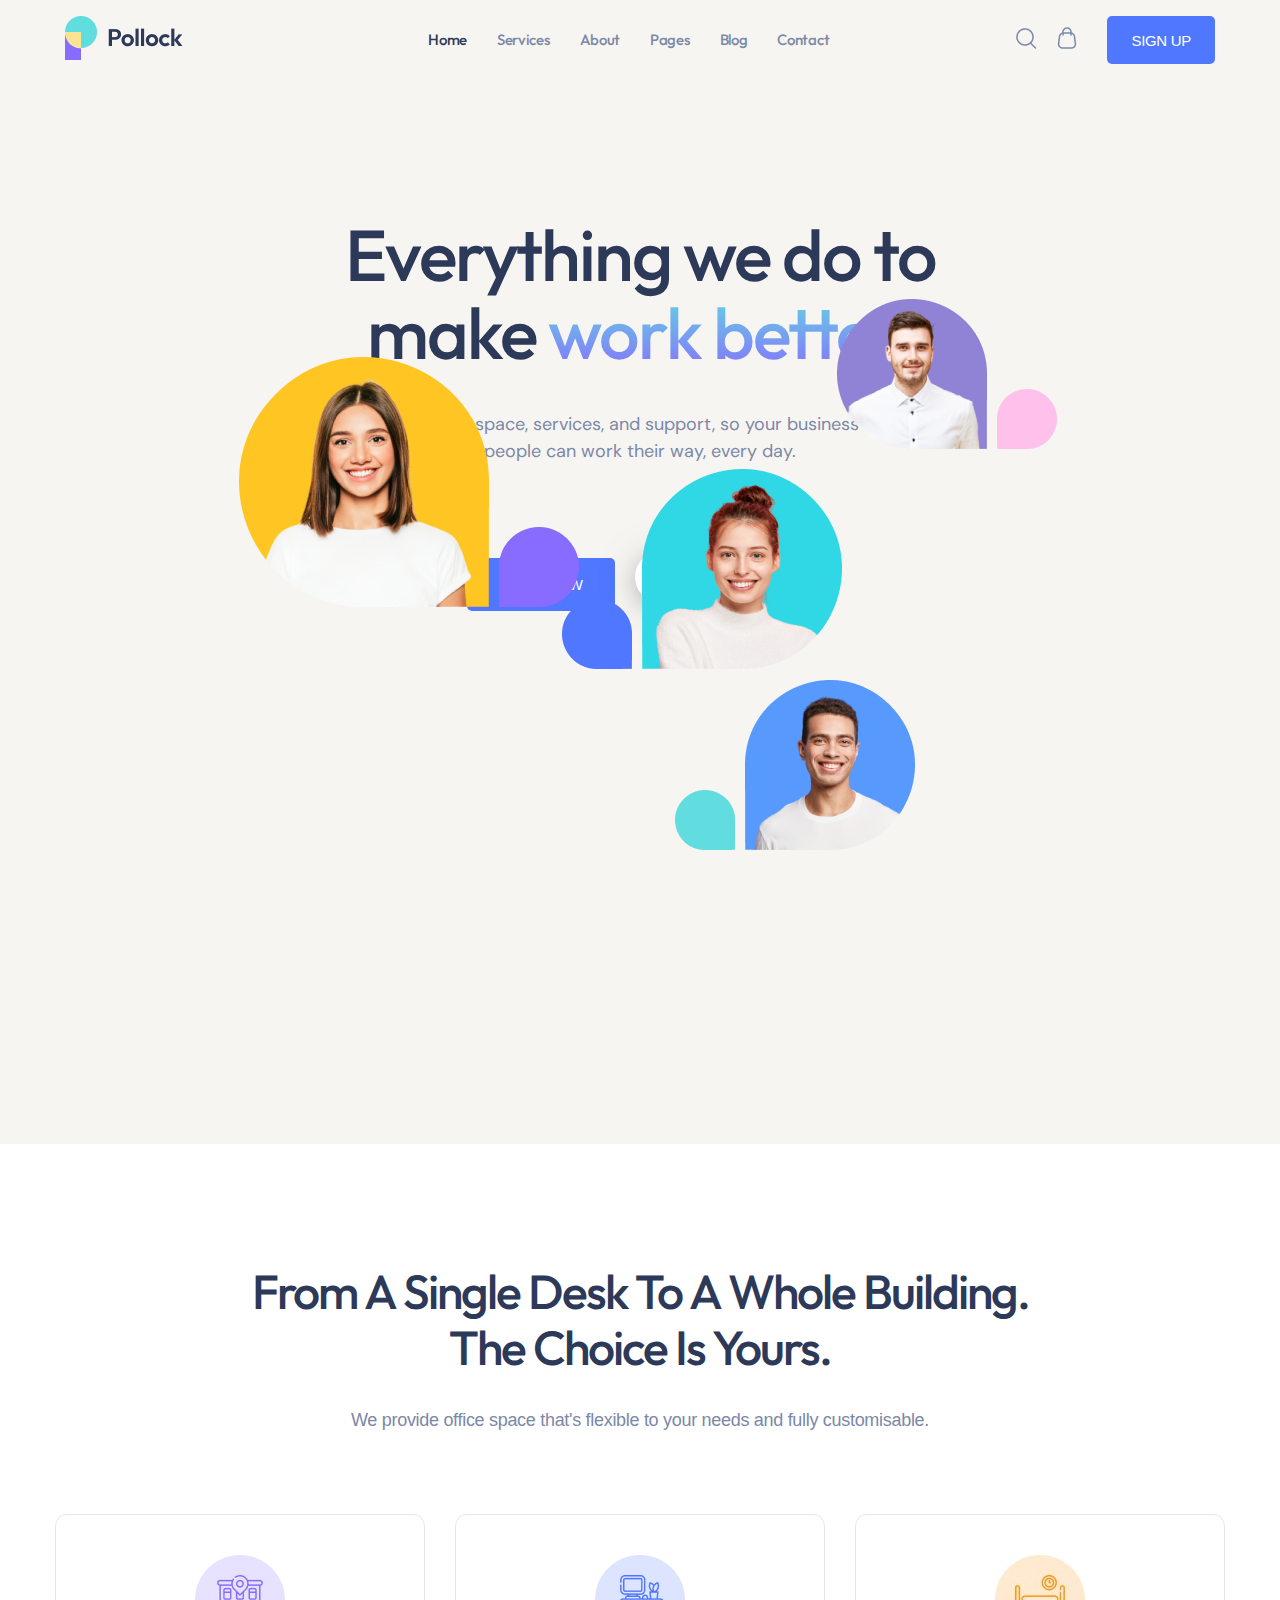
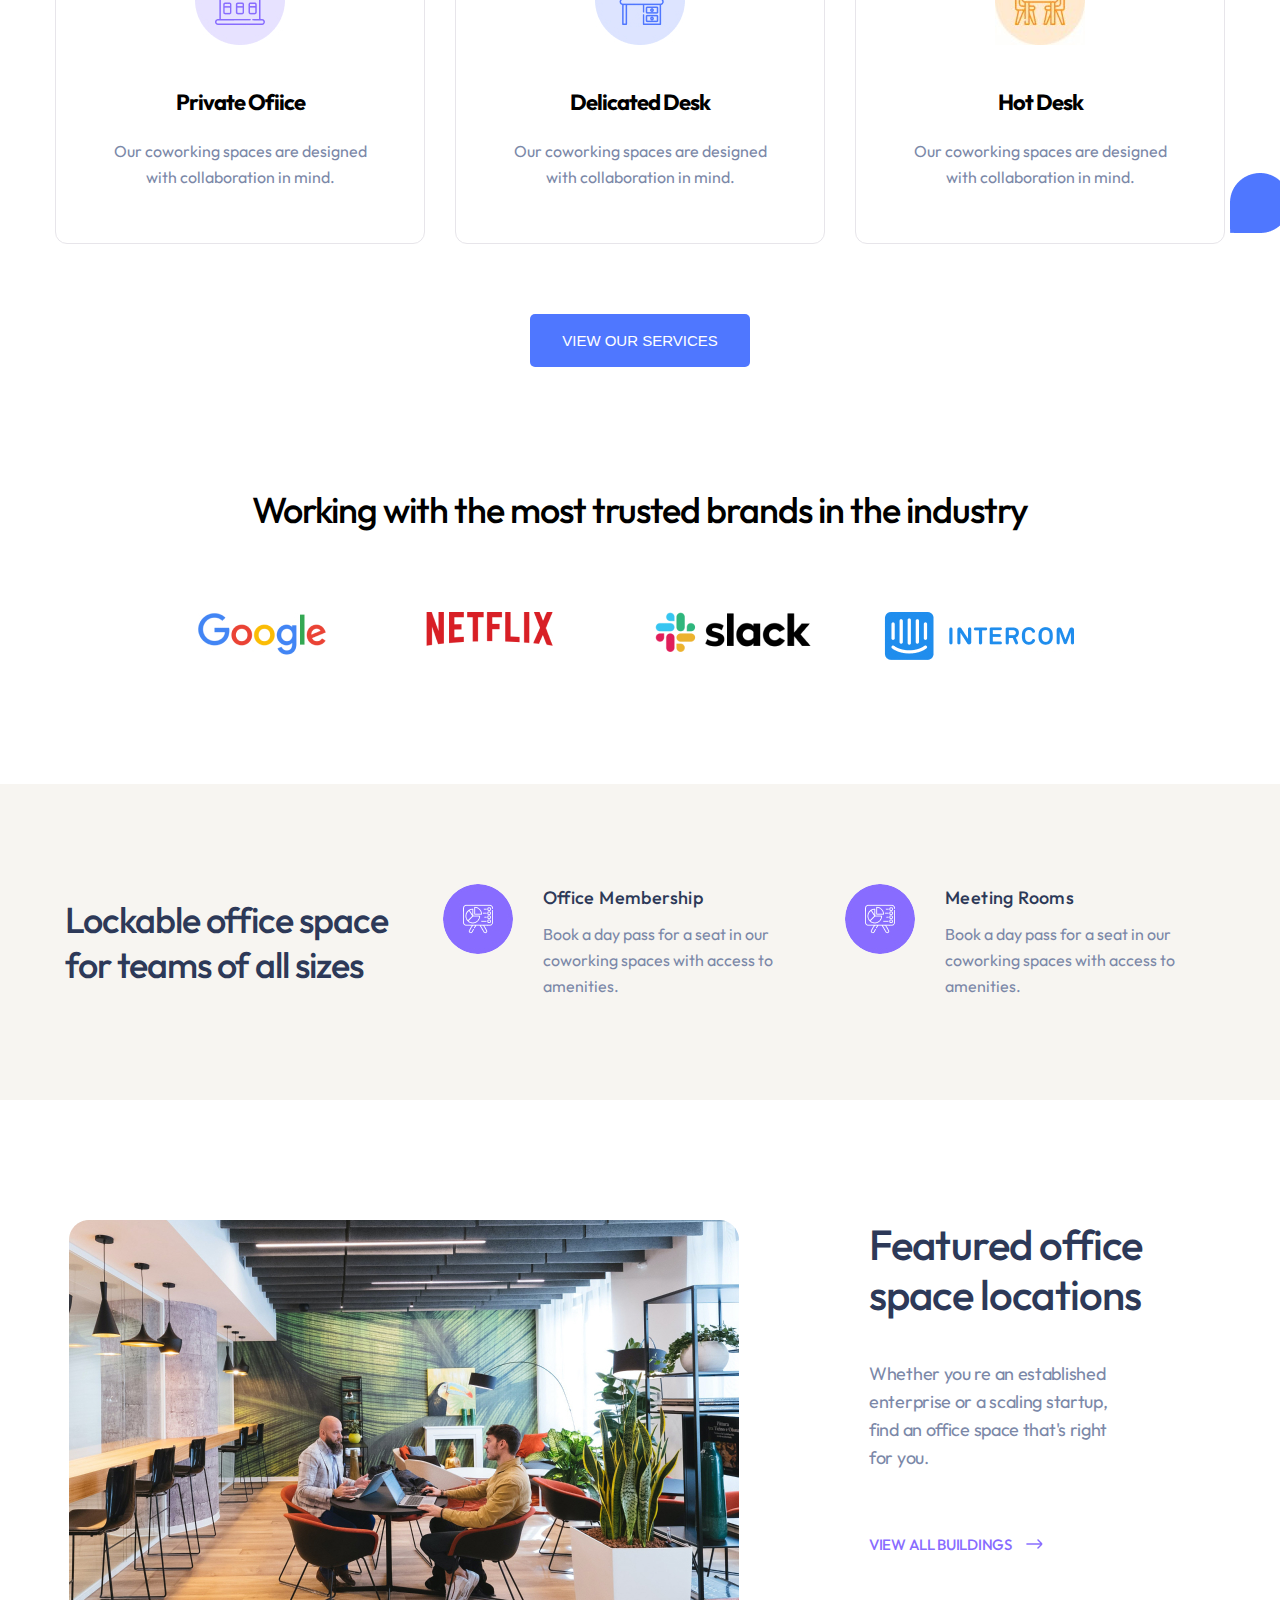
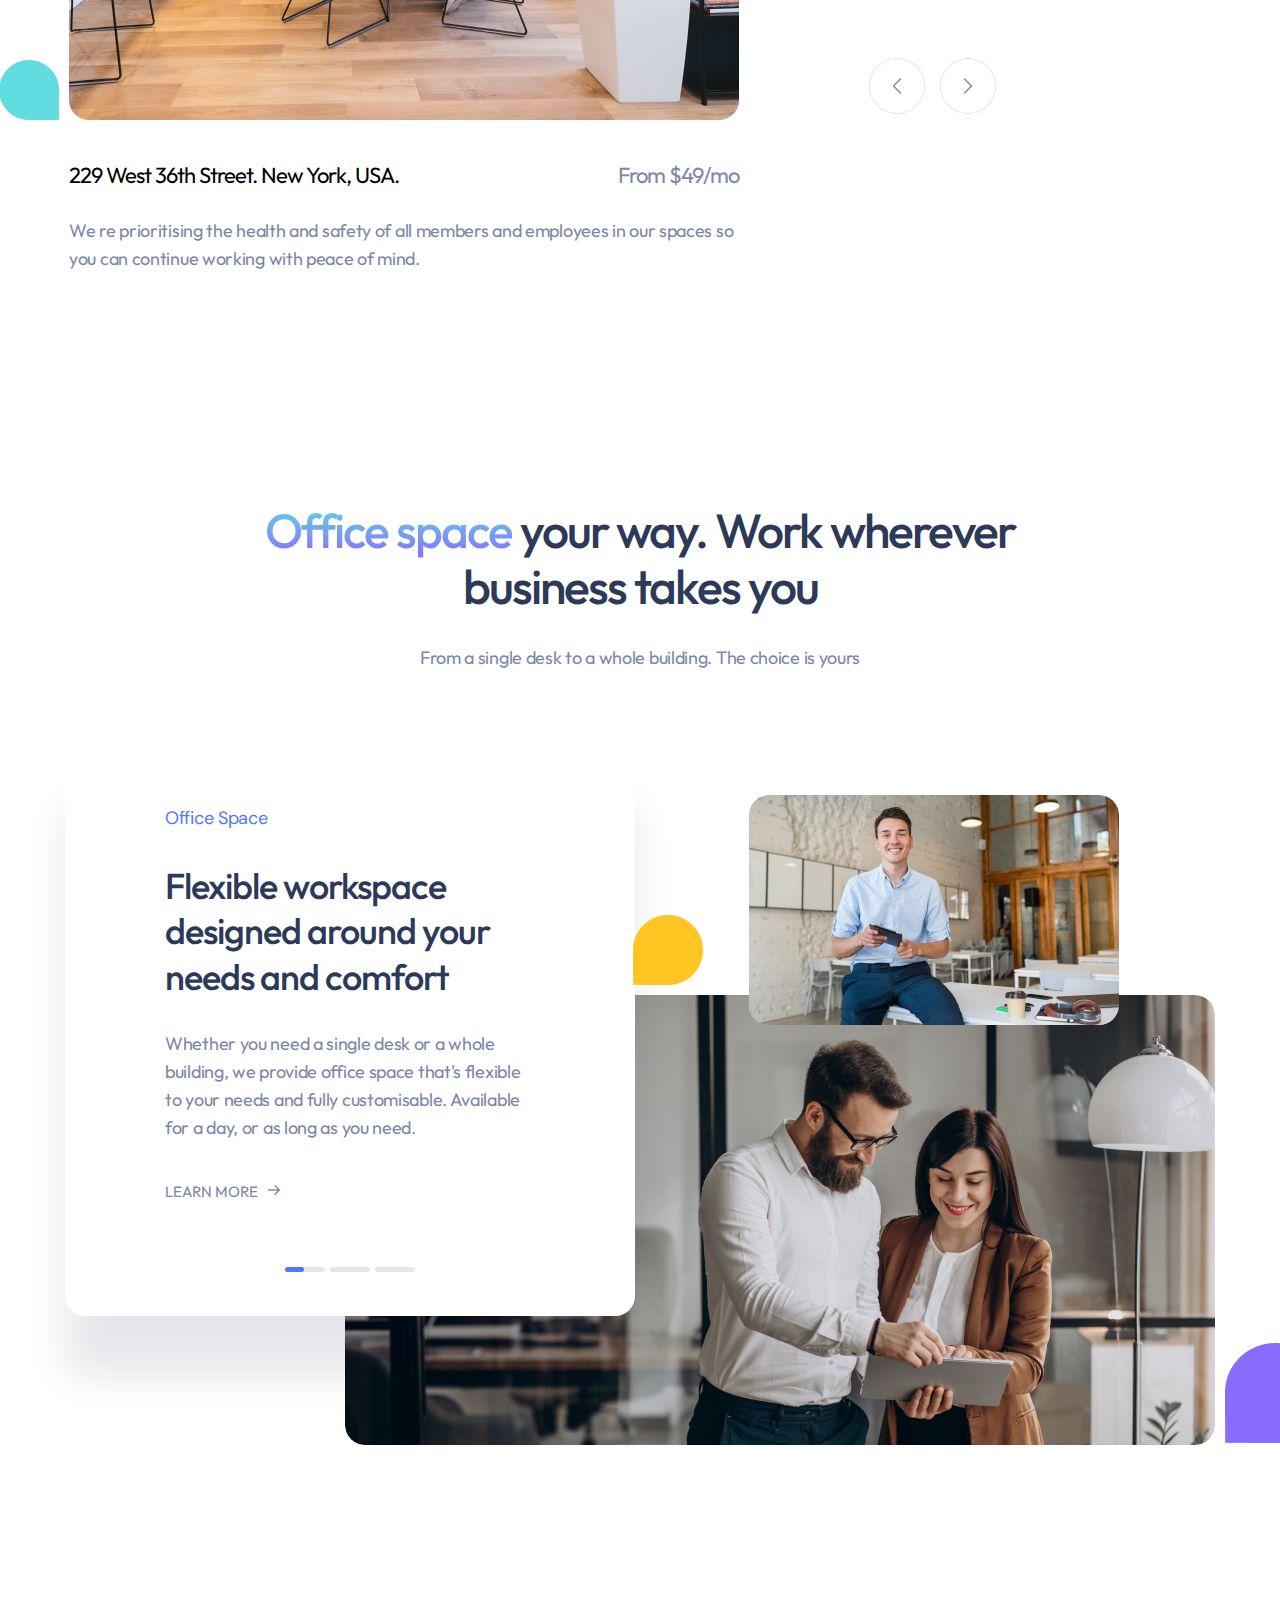
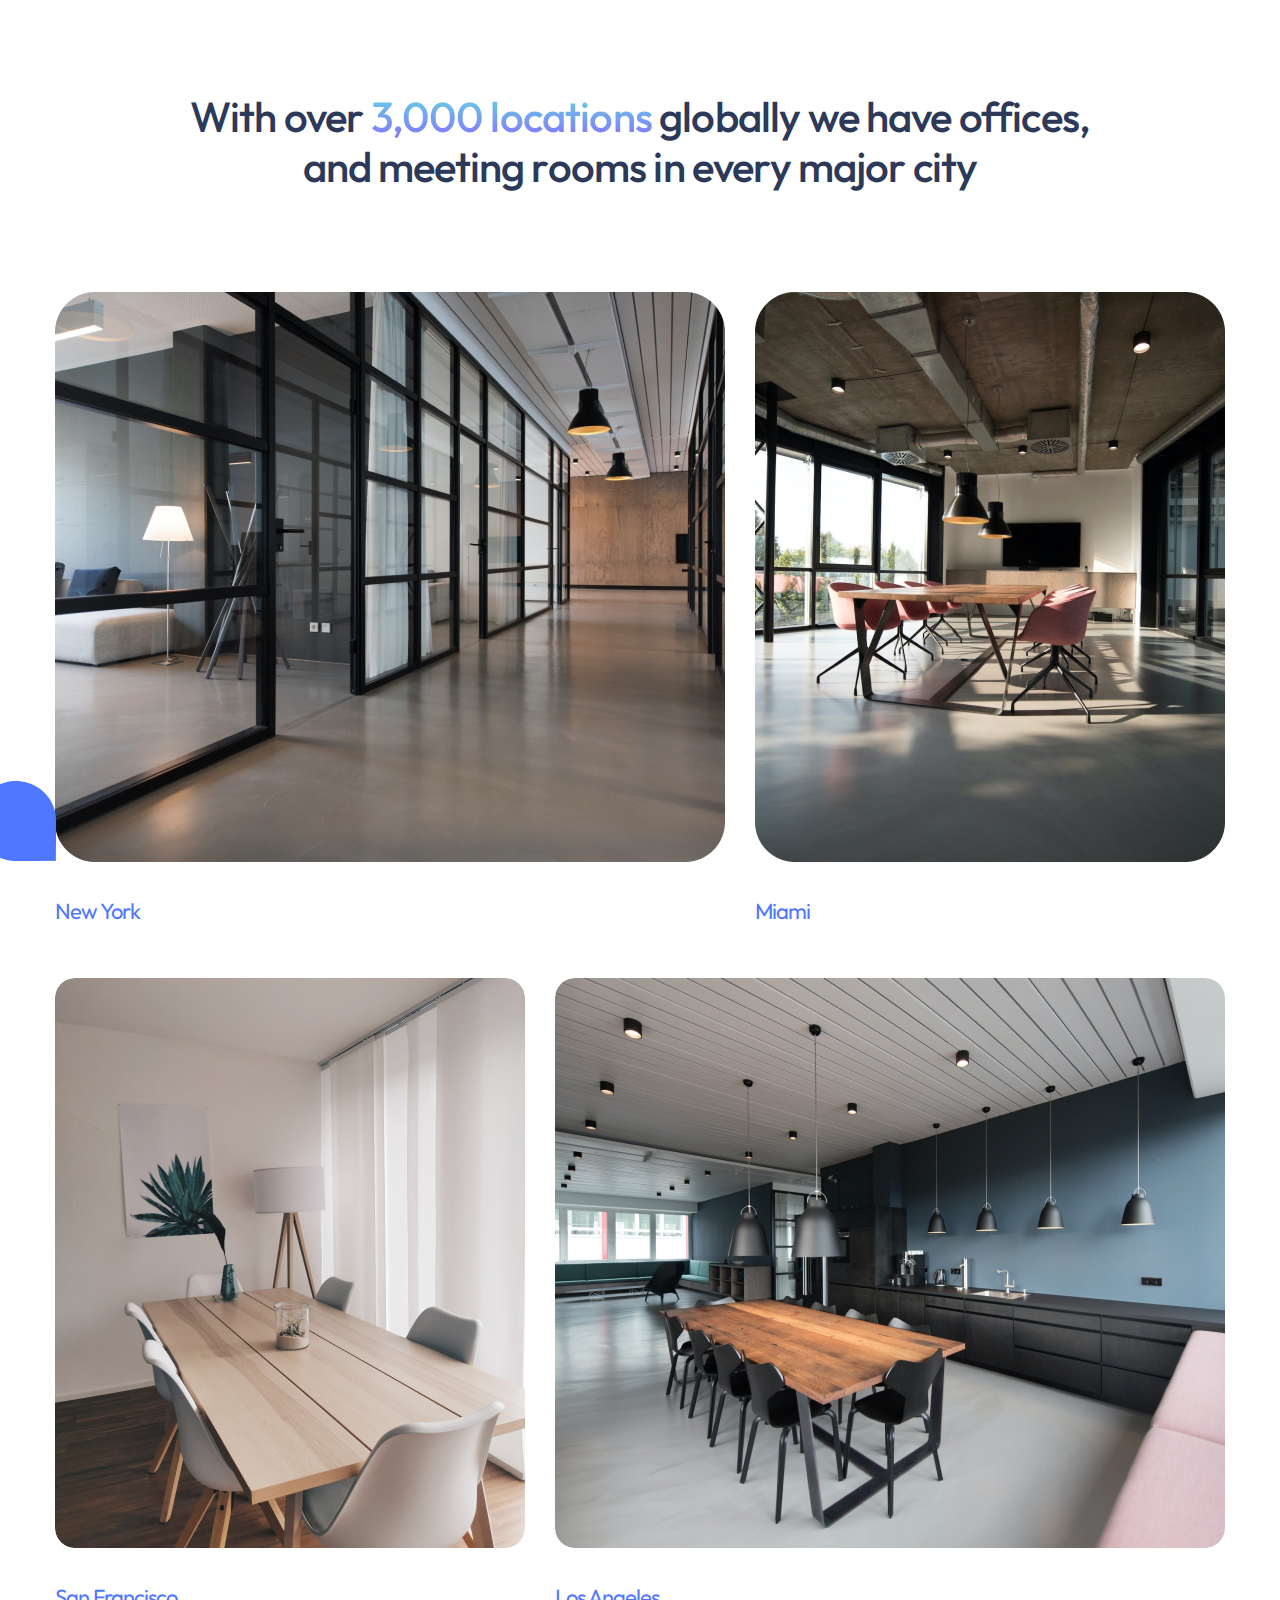
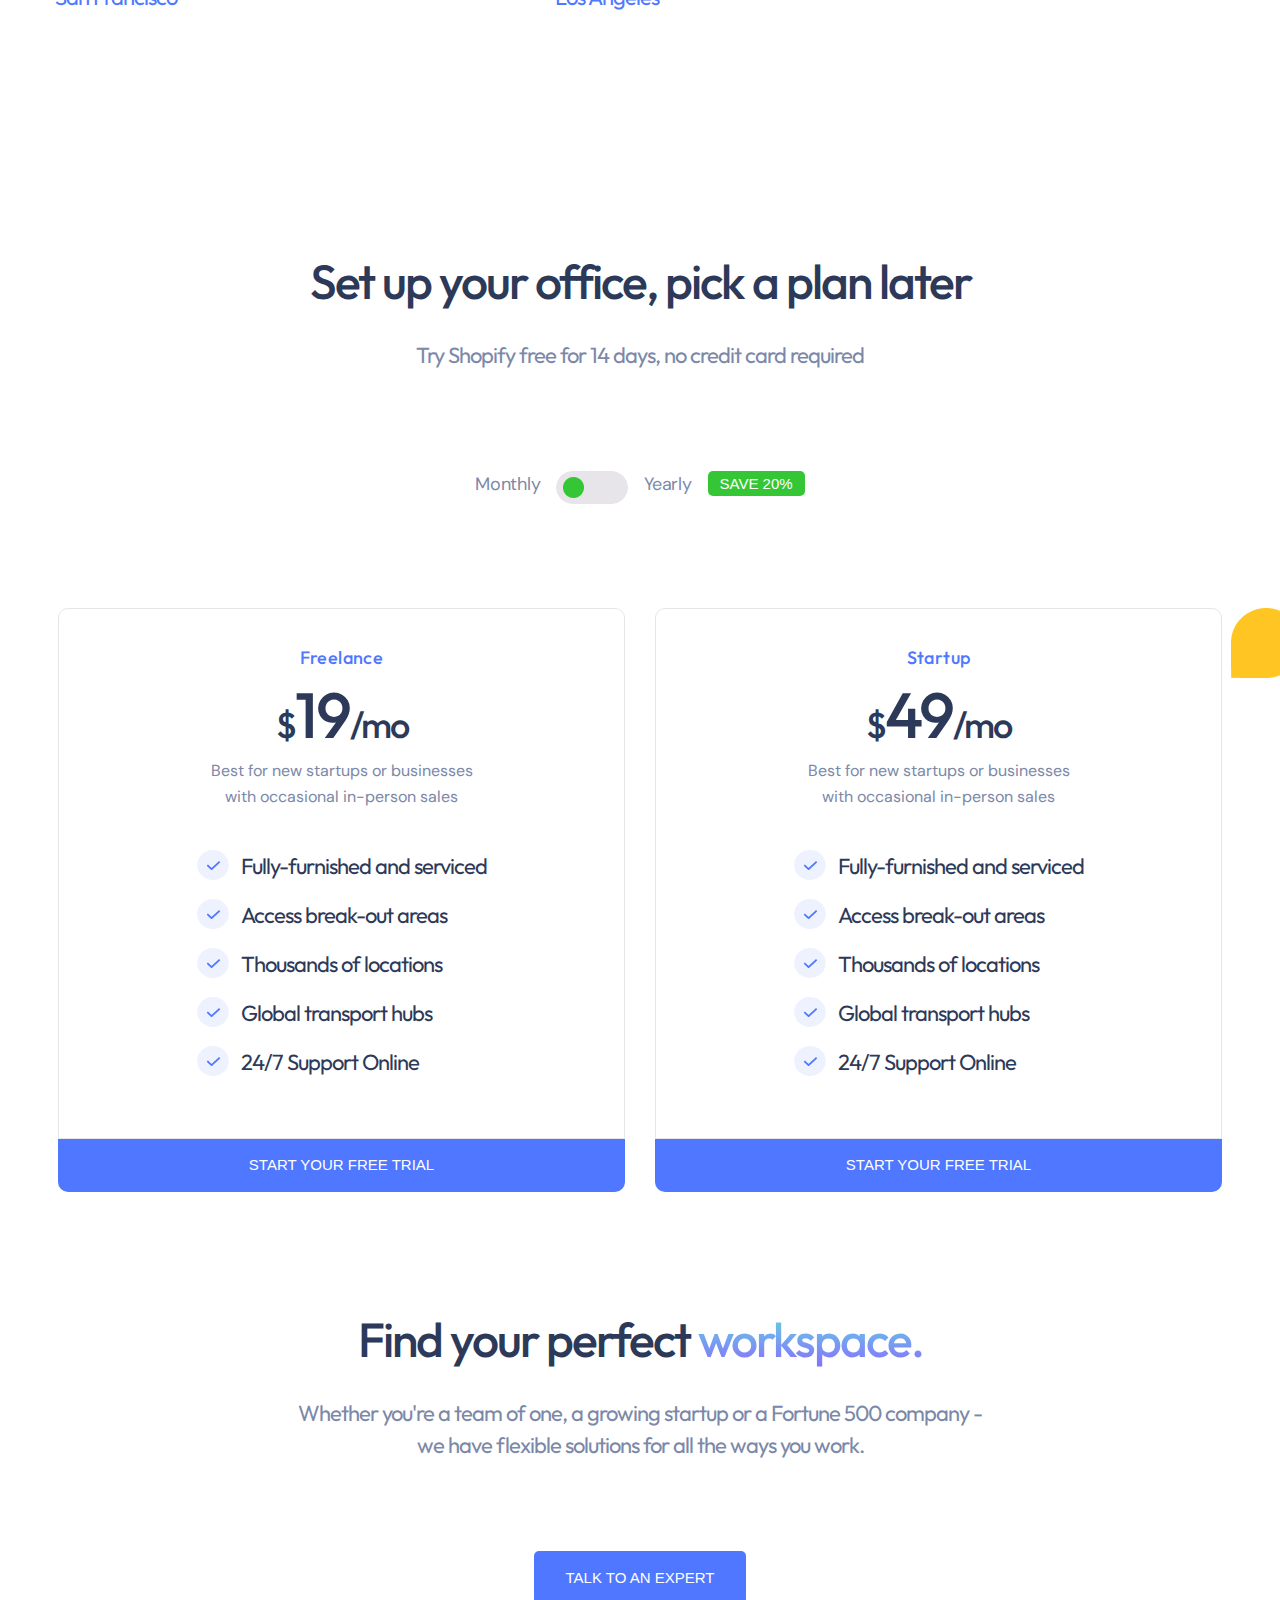
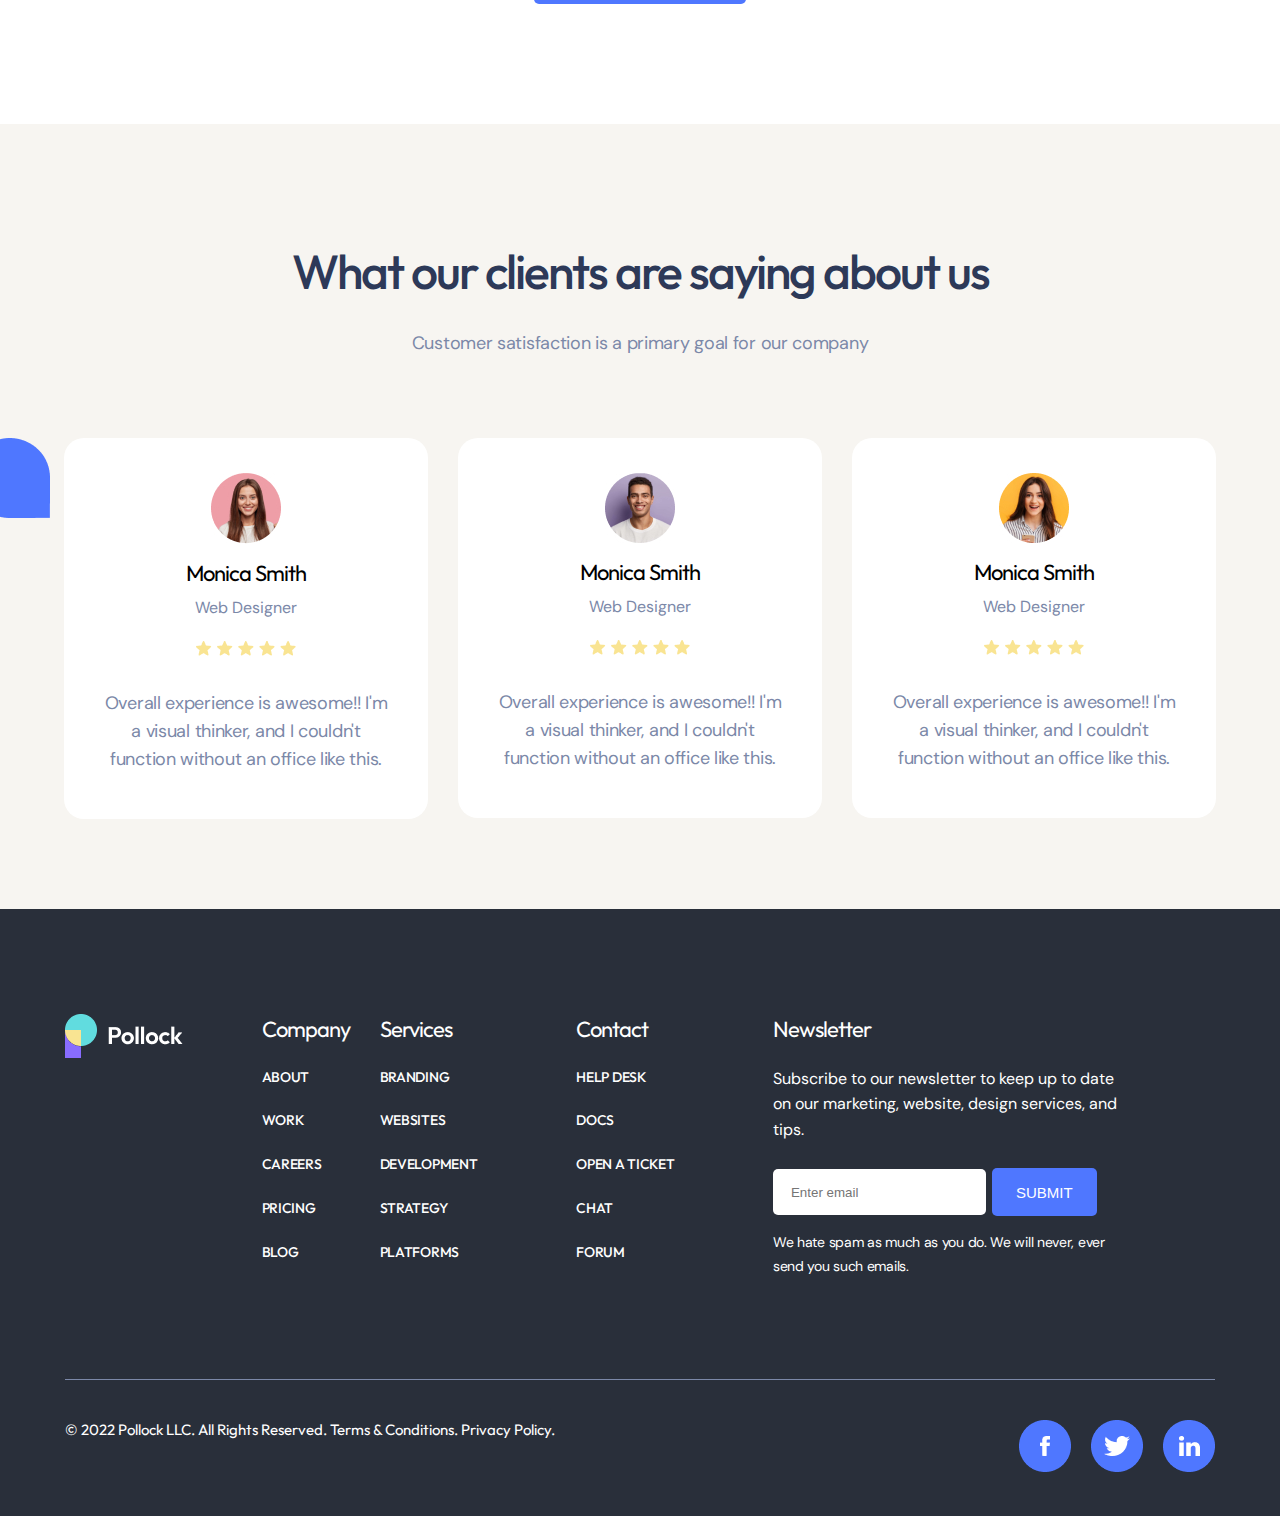
==== public/index.html @ 74d2a335 "complete page" ====
<!DOCTYPE html>
<html lang="en">
  <head>
    <meta charset="UTF-8" />
    <meta name="viewport" content="width=device-width, initial-scale=1.0" />
    <link rel="stylesheet" href="../styles.css" />
    <link rel="preconnect" href="https://fonts.googleapis.com" />
    <link rel="preconnect" href="https://fonts.gstatic.com" crossorigin />
    <link rel="preconnect" href="https://fonts.googleapis.com" />
    <link rel="preconnect" href="https://fonts.gstatic.com" crossorigin />
    <link
      href="https://fonts.googleapis.com/css2?family=DM+Sans:opsz@9..40&family=Outfit&display=swap"
      rel="stylesheet"
    />
    <title>Document</title>
  </head>
  <body>
    <div class="app">
      <div class="app-container">
        <header class="header">
          <div class="header__container container">
            <div class="header__logo">
              <div class="header__logo-img">
                <img src="../images/Logo1.png" alt="logo" />
              </div>
            </div>

            <div class="navbar">
              <ul class="navbar__list-items">
                <li class="navbar__list-item"><a href="#">Home</a></li>
                <li class="navbar__list-item"><a href="#">Services</a></li>
                <li class="navbar__list-item"><a href="#">About</a></li>
                <li class="navbar__list-item"><a href="#">Pages</a></li>
                <li class="navbar__list-item"><a href="#">Blog</a></li>
                <li class="navbar__list-item"><a href="#">Contact</a></li>
              </ul>
            </div>

            <div class="header__right">
              <div class="header__search-icon">
                <img
                  src="../images/Search.png
                "
                  alt="search-icon"
                />
              </div>
              <div class="header__bag-icon">
                <img src="../images/Bag.png" alt="bag-icon" />
              </div>
              <div class="header__sigup-btn">
                <button class="btn btn-md btn-primary">Sign up</button>
              </div>
            </div>
          </div>
        </header>

        <section class="hero">
          <div class="hero__container container">
            <div class="hero__content">
              <h1 class="hero__content-title">
                Everything we do to make
                <span class="text-gradient">work better.</span>
              </h1>
              <div class="hero__content-description">
                <p>
                  Find the right space, services, and support, so your business
                  and its people can work their way, every day.
                </p>
              </div>
              <div class="hero__booking">
                <div class="hero__booking-btn">
                  <button class="btn btn-lg btn-primary">book now</button>
                </div>
                <div class="hero__instruct">
                  <div class="hero__instruct-playicon">
                    <svg
                      width="92"
                      height="92"
                      viewBox="0 0 92 92"
                      fill="none"
                      xmlns="http://www.w3.org/2000/svg"
                    >
                      <g filter="url(#filter0_d_363_2668)">
                        <circle cx="46" cy="41" r="26" fill="white" />
                      </g>
                      <path
                        d="M40.8535 33.1301L52.5202 40.6301L40.8535 48.1301V33.1301Z"
                        fill="#4F77FF"
                      />
                      <defs>
                        <filter
                          id="filter0_d_363_2668"
                          x="0"
                          y="0"
                          width="92"
                          height="92"
                          filterUnits="userSpaceOnUse"
                          color-interpolation-filters="sRGB"
                        >
                          <feFlood
                            flood-opacity="0"
                            result="BackgroundImageFix"
                          />
                          <feColorMatrix
                            in="SourceAlpha"
                            type="matrix"
                            values="0 0 0 0 0 0 0 0 0 0 0 0 0 0 0 0 0 0 127 0"
                            result="hardAlpha"
                          />
                          <feOffset dy="5" />
                          <feGaussianBlur stdDeviation="10" />
                          <feColorMatrix
                            type="matrix"
                            values="0 0 0 0 0.0705882 0 0 0 0 0.00784314 0 0 0 0 0.184314 0 0 0 0.15 0"
                          />
                          <feBlend
                            mode="normal"
                            in2="BackgroundImageFix"
                            result="effect1_dropShadow_363_2668"
                          />
                          <feBlend
                            mode="normal"
                            in="SourceGraphic"
                            in2="effect1_dropShadow_363_2668"
                            result="shape"
                          />
                        </filter>
                      </defs>
                    </svg>
                  </div>
                  <div class="hero__instruct-description">How it Works</div>
                </div>
              </div>
            </div>

            <div class="hero__imgs">
              <div class="hero__img-1">
                <div class="hero__img-item">
                  <div class="hero__img-link">
                    <img src="../images/person1.png" alt="person-img" />
                  </div>

                  <div class="hero__img-union">
                    <img src="../images/unionpurple1.png" alt="union" />
                  </div>
                </div>
              </div>

              <div class="hero__img-2">
                <div class="hero__img-item">
                  <div class="hero__img-link">
                    <img src="../images/person2.png" alt="person-img" />
                  </div>
                  <div class="hero__img-union">
                    <img src="../images/unionpink.png" alt="union" />
                  </div>
                </div>
              </div>

              <div class="hero__img-3">
                <div class="hero__img-item">
                  <div class="hero__img-union">
                    <img src="../images/uniongreen1.png" alt="union" />
                  </div>
                  <div class="hero__img-link">
                    <img src="../images/person4.png" alt="person-img" />
                  </div>
                </div>
              </div>

              <div class="hero__img-4">
                <div class="hero__img-item">
                  <div class="hero__img-union">
                    <img src="../images/unionblue2 .png" alt="union" />
                  </div>
                  <div class="hero__img-link">
                    <img src="../images/person3.png" alt="person-img" />
                  </div>
                </div>
              </div>
            </div>
          </div>
        </section>

        <section class="services container">
          <div class="services__content">
            <h2 class="services__content-title heading heading--lg">
              From a single desk to a whole building. The choice is yours.
            </h2>

            <div class="services__content-description">
              <p>
                We provide office space that's flexible to your needs and fully
                customisable.
              </p>
            </div>
          </div>

          <div class="services__card row">
            <div
              class="services__card-item col"
              style="--col-xs: 4; --col-lg: 4"
            >
              <div class="services__card-content">
                <div class="services__card-img">
                  <img
                    src="../images/IconPrivateOffice.jpg"
                    alt="privite-office"
                  />
                </div>
                <div class="services__card-title">
                  <h4>Private Ofiice</h4>
                </div>
                <div class="services__card-description">
                  <p>
                    Our coworking spaces are designed with collaboration in
                    mind.
                  </p>
                </div>
              </div>
            </div>

            <div
              class="services__card-item col"
              style="--col-xs: 4; --col-lg: 4"
            >
              <div class="services__card-content">
                <div class="services__card-img">
                  <img
                    src="../images/IconDelicatedDesk.jpg"
                    alt="delicated-desk"
                  />
                </div>
                <div class="services__card-title">
                  <h4>Delicated Desk</h4>
                </div>
                <div class="services__card-description">
                  <p>
                    Our coworking spaces are designed with collaboration in
                    mind.
                  </p>
                </div>
              </div>
            </div>

            <div
              class="services__card-item col"
              style="--col-xs: 4; --col-lg: 4"
            >
              <div class="services__card-content">
                <div class="services__card-img">
                  <img src="../images/IconHotDesk.jpg" alt="hot-desk" />
                </div>
                <div class="services__card-title">
                  <h4>Hot Desk</h4>
                </div>
                <div class="services__card-description">
                  <p>
                    Our coworking spaces are designed with collaboration in
                    mind.
                  </p>
                </div>
              </div>
            </div>
          </div>

          <div class="services__btn-view">
            <button class="btn btn-lg btn-primary">view our services</button>
          </div>
          <div class="services__uinion">
            <img src="../images/unionblue1.png" alt="union-blue" />
          </div>
        </section>

        <section class="cooperate container">
          <h2 class="cooperate__title">
            Working with the most trusted brands in the industry
          </h2>
          <div class="cooperate__items row">
            <div class="cooperate__item col" style="--col-lg: 3">
              <div class="cooperate__item-logo">
                <img src="../images/google.jpg" alt="google" />
              </div>
            </div>
            <div class="cooperate__item col" style="--col-lg: 3">
              <div class="cooperate__item-logo">
                <img src="../images/netflix.jpg" alt="netfilx" />
              </div>
            </div>
            <div class="cooperate__item col" style="--col-lg: 3">
              <div class="cooperate__item-logo">
                <img src="../images/slack.jpg" alt="slack" />
              </div>
            </div>
            <div class="cooperate__item col" style="--col-lg: 3">
              <div class="cooperate__item-logo">
                <img src="../images/intercom.jpg" alt="intercom" />
              </div>
            </div>
          </div>
        </section>

        <section class="office-options">
          <div class="office-options__container container">
            <h2 class="office-options__title">
              Lockable office space for teams of all sizes
            </h2>
            <div class="office-options__item">
              <div class="office-options__img">
                <img
                  src="../images/IconOfficeMembership.jpg"
                  alt="office-membership"
                />
              </div>
              <div class="office-options__content">
                <h3 class="office-options__content-title">Office Membership</h3>
                <div class="office-options__content-description">
                  <p>
                    Book a day pass for a seat in our coworking spaces with
                    access to amenities.
                  </p>
                </div>
              </div>
            </div>
            <div class="office-options__item">
              <div class="office-options__img">
                <img
                  src="../images/IconOfficeMembership.jpg"
                  alt="office-membership"
                />
              </div>
              <div class="office-options__content">
                <h3 class="office-options__content-title">Meeting Rooms</h3>
                <div class="office-options__content-description">
                  <p>
                    Book a day pass for a seat in our coworking spaces with
                    access to amenities.
                  </p>
                </div>
              </div>
            </div>
          </div>
        </section>

        <section class="office-feature container">
          <div class="office-feature__container">
            <div class="office-feature__right">
              <div class="office-feature__img">
                <img src="../images/ImgBg1.jpg" alt="img-bg" />
              </div>
              <div class="office-feature__info">
                <h3 class="office-feature__address">
                  229 West 36th Street. New York, USA.
                </h3>
                <div class="office-feature__price"><p>From $49/mo</p></div>
              </div>
              <div class="office-feature__description">
                <p>
                  We re prioritising the health and safety of all members and
                  employees in our spaces so you can continue working with peace
                  of mind.
                </p>
              </div>
            </div>

            <div class="office-feature__left">
              <h2 class="office-feature__title heading heading--md">
                Featured office space locations
              </h2>
              <div class="office-feature__description-2">
                <p>
                  Whether you re an established enterprise or a scaling startup,
                  find an office space that's right for you.
                </p>
              </div>
              <div class="office-feature__view-all">
                <div class="office-feature__view-title">View All Buildings</div>
                <div class="office-feature__icon">
                  <img src="../images/arrow-right.png" alt="arrow-right" />
                </div>
              </div>
              <div class="office-feature__direct-btn">
                <div class="office-feature__btn-left">
                  <img
                    src="../images/arrow-circle-left.jpg"
                    alt="arrow-cricle-left"
                  />
                </div>
                <div class="office-feature__btn-right">
                  <img
                    src="../images/arrow-circle-right.jpg"
                    alt="arrow-cricle-right"
                  />
                </div>
              </div>
            </div>

            <div class="office-feature__union">
              <img src="../images/uniongreen1.png" alt="union" />
            </div>
          </div>
        </section>

        <section class="office-space container">
          <div class="office-space__container">
            <div class="office-space__heading">
              <h2 class="office-space__title heading heading--lg">
                <span class="text-gradient">Office space</span> your way. Work
                wherever business takes you
              </h2>

              <div class="office-space__description">
                <p>
                  From a single desk to a whole building. The choice is yours
                </p>
              </div>
            </div>

            <div class="office-space__info">
              <h4 class="office-space__info-name">Office Space</h4>
              <h2 class="office-space__info-title heading">
                Flexible workspace designed around your needs and comfort
              </h2>

              <div class="office-space__info-description">
                <p>
                  Whether you need a single desk or a whole building, we provide
                  office space that's flexible to your needs and fully
                  customisable. Available for a day, or as long as you need.
                </p>
              </div>

              <div class="office-space__info-more-info">
                <div class="office-space__info-learn">Learn more</div>
                <div class="office-space__info-arrow">
                  <img src="../images/arrow-right2.png" alt="arrow-right" />
                </div>
              </div>
              <div class="office-space__info-indicator">
                <img src="../images/Indicator.jpg" alt="Indicator" />
              </div>
            </div>

            <div class="office-space__img-1">
              <img src="../images/office-space1.jpg" alt="office-space" />
            </div>

            <div class="office-space__img-2">
              <img src="../images/office-space2.png" alt="office-space" />
            </div>

            <div class="office-space__union-1">
              <img src="../images/unionyellow1.png" alt="union" />
            </div>
            <div class="office-space__union-2">
              <img src="../images/unionpurple2.png" alt="union" />
            </div>
          </div>
        </section>

        <section class="office-sample container">
          <h2 class="office-sample__title heading heading--md">
            With over
            <span class="text-gradient">3,000 locations</span> globally we have
            offices, and meeting rooms in every major city
          </h2>
          <div class="office-sample__item">
            <div class="office-sample__item-detail">
              <div class="office-sample__item-img">
                <img src="../images/newyork.png" alt="newyork" />
              </div>
              <div class="office-sample__item-place">new york</div>
            </div>
            <div class="office-sample__item-detail">
              <div class="office-sample__item-img">
                <img src="../images/miami.jpg" alt="miami" />
              </div>
              <div class="office-sample__item-place">miami</div>
            </div>
          </div>
          <div class="office-sample__item">
            <div class="office-sample__item-detail">
              <div class="office-sample__item-img">
                <img src="../images/sanfrancisco.jpg" alt="sanfrancisco" />
              </div>
              <div class="office-sample__item-place">san francisco</div>
            </div>
            <div class="office-sample__item-detail">
              <div class="office-sample__item-img">
                <img src="../images/losangeles.jpg" alt="losangeles" />
              </div>
              <div class="office-sample__item-place">los angeles</div>
            </div>
          </div>

          <div class="office-sample__union">
            <img src="../images/unionblue3.png" alt="union" />
          </div>
        </section>

        <section class="office-price container">
          <div class="office-price__heading">
            <h2 class="office-pirce__heading-title heading heading--lg">
              Set up your office, pick a plan later
            </h2>
            <div class="office-pirce__heading-description">
              <p>Try Shopify free for 14 days, no credit card required</p>
            </div>
          </div>

          <div class="office-price__btns">
            <div class="office-price__btn-item">
              <div class="office-price__btn-tag">Monthly</div>
              <div class="office-price__btn-img">
                <img src="../images/Toggle.png" alt="toggle-btn" />
              </div>
            </div>
            <div class="office-price__btn-item">
              <div class="office-price__btn-tag">Yearly</div>
              <div class="office-price__btn">
                <button class="btn-save btn btn-secondary btn-sm">
                  Save 20%
                </button>
              </div>
            </div>
          </div>

          <div class="office-price__option row">
            <div class="office-price__option-item col" style="--col-lg: 6">
              <div class="office-price__option-detail">
                <div class="office-price__option-name">Freelance</div>
                <div class="office-price__option-price">
                  $<span>19</span>/mo
                </div>
                <div class="office-price__option-description">
                  Best for new startups or businesses with occasional in-person
                  sales
                </div>
                <div class="office-price__option-info">
                  <div class="office-price__option-info-item">
                    <div class="office-price__option-info-icon">
                      <img src="../images/tickicon.png" alt="tick-icon" />
                    </div>
                    <div class="office-price__option-info-content">
                      Fully-furnished and serviced
                    </div>
                  </div>
                  <div class="office-price__option-info-item">
                    <div class="office-price__option-info-icon">
                      <img src="../images/tickicon.png" alt="tick-icon" />
                    </div>
                    <div class="office-price__option-info-content">
                      Access break-out areas
                    </div>
                  </div>
                  <div class="office-price__option-info-item">
                    <div class="office-price__option-info-icon">
                      <img src="../images/tickicon.png" alt="tick-icon" />
                    </div>
                    <div class="office-price__option-info-content">
                      Thousands of locations
                    </div>
                  </div>
                  <div class="office-price__option-info-item">
                    <div class="office-price__option-info-icon">
                      <img src="../images/tickicon.png" alt="tick-icon" />
                    </div>
                    <div class="office-price__option-info-content">
                      Global transport hubs
                    </div>
                  </div>
                  <div class="office-price__option-info-item">
                    <div class="office-price__option-info-icon">
                      <img src="../images/tickicon.png" alt="tick-icon" />
                    </div>
                    <div class="office-price__option-info-content">
                      24/7 Support Online
                    </div>
                  </div>
                </div>
              </div>
              <div class="office-price__option-btn">
                <button class="btn btn-primary">Start your free trial</button>
              </div>
            </div>

            <div class="office-price__option-item col" style="--col-lg: 6">
              <div class="office-price__option-detail">
                <div class="office-price__option-name">Startup</div>
                <div class="office-price__option-price">
                  $<span>49</span>/mo
                </div>
                <div class="office-price__option-description">
                  Best for new startups or businesses with occasional in-person
                  sales
                </div>
                <div class="office-price__option-info">
                  <div class="office-price__option-info-item">
                    <div class="office-price__option-info-icon">
                      <img src="../images/tickicon.png" alt="tick-icon" />
                    </div>
                    <div class="office-price__option-info-content">
                      Fully-furnished and serviced
                    </div>
                  </div>
                  <div class="office-price__option-info-item">
                    <div class="office-price__option-info-icon">
                      <img src="../images/tickicon.png" alt="tick-icon" />
                    </div>
                    <div class="office-price__option-info-content">
                      Access break-out areas
                    </div>
                  </div>
                  <div class="office-price__option-info-item">
                    <div class="office-price__option-info-icon">
                      <img src="../images/tickicon.png" alt="tick-icon" />
                    </div>
                    <div class="office-price__option-info-content">
                      Thousands of locations
                    </div>
                  </div>
                  <div class="office-price__option-info-item">
                    <div class="office-price__option-info-icon">
                      <img src="../images/tickicon.png" alt="tick-icon" />
                    </div>
                    <div class="office-price__option-info-content">
                      Global transport hubs
                    </div>
                  </div>
                  <div class="office-price__option-info-item">
                    <div class="office-price__option-info-icon">
                      <img src="../images/tickicon.png" alt="tick-icon" />
                    </div>
                    <div class="office-price__option-info-content">
                      24/7 Support Online
                    </div>
                  </div>
                </div>
              </div>
              <div class="office-price__option-btn">
                <button class="btn btn-primary">Start your free trial</button>
              </div>
            </div>
            <div class="office-price__union">
              <img src="../images/unionyellow1.png" alt="union" />
            </div>
          </div>
        </section>

        <section class="office-advise container">
          <div class="office-advise__heading">
            <h2 class="office-advise__heading-title heading heading--lg">
              Find your perfect <span class="text-gradient">workspace.</span>
            </h2>
            <div class="office-advise__heading-description">
              <p>
                Whether you're a team of one, a growing startup or a Fortune 500
                company - we have flexible solutions for all the ways you work.
              </p>
            </div>
          </div>
          <div class="office-advise__btn">
            <button class="btn btn-lg btn-primary">Talk to an expert</button>
          </div>
        </section>

        <section class="client-comment">
          <div class="client-comment__container container">
            <div class="client-comment__heading">
              <h2 class="client-comment__heading-title heading heading--lg">
                What our clients are saying about us
              </h2>
              <div class="client-comment__heading-description">
                <p>Customer satisfaction is a primary goal for our company</p>
              </div>
            </div>

            <div class="client-comment__rating row">
              <div class="client-comment__rating-item col" style="--col-lg: 4">
                <div class="client-comment__rating-content">
                  <div class="client-comment__rating-img">
                    <img src="../images/Avatar1.jpg" alt="avatar" />
                  </div>
                  <div class="client-comment__rating-name">Monica Smith</div>
                  <div class="client-comment__rating-job">Web Designer</div>
                  <div class="client-comment__rating-rating">
                    <img src="../images/Stars.png" alt="star" />
                  </div>
                  <div class="client-comment__rating-description">
                    <p>
                      Overall experience is awesome!! I'm a visual thinker, and
                      I couldn't function without an office like this.
                    </p>
                  </div>
                </div>
              </div>
              <div class="client-comment__rating-item col" style="--col-lg: 4">
                <div class="client-comment__rating-content">
                  <div class="client-comment__rating-img">
                    <img src="../images/Avatar2.jpg" alt="avatar" />
                  </div>
                  <div class="client-comment__rating-name">Monica Smith</div>
                  <div class="client-comment__rating-job">Web Designer</div>
                  <div class="client-comment__rating-rating">
                    <img src="../images/Stars.png" alt="star" />
                  </div>
                  <div class="client-comment__rating-description">
                    <p>
                      Overall experience is awesome!! I'm a visual thinker, and
                      I couldn't function without an office like this.
                    </p>
                  </div>
                </div>
              </div>

              <div class="client-comment__rating-item col" style="--col-lg: 4">
                <div class="client-comment__rating-content">
                  <div class="client-comment__rating-img">
                    <img src="../images/Avatar3.jpg" alt="avatar" />
                  </div>
                  <div class="client-comment__rating-name">Monica Smith</div>
                  <div class="client-comment__rating-job">Web Designer</div>
                  <div class="client-comment__rating-rating">
                    <img src="../images/Stars.png" alt="star" />
                  </div>
                  <div class="client-comment__rating-description">
                    <p>
                      Overall experience is awesome!! I'm a visual thinker, and
                      I couldn't function without an office like this.
                    </p>
                  </div>
                </div>
              </div>
              <div class="client-comment__union">
                <img src="../images/unionblue3.png" alt="union" />
              </div>
            </div>
          </div>
        </section>

        <footer class="footer">
          <div class="footer-container container">
            <div class="footer-top row">
              <div class="footer-top__item col" style="--col-lg: 2">
                <div class="footer-top__item-logo">
                  <img src="../images/Logo.png" alt="logo" />
                </div>
              </div>

              <div class="footer-top__item col" style="-col-lg: 2">
                <div class="footer-top__detail">
                  <h4 class="footer-top__detail-title">company</h4>
                  <ul class="footer-top__detail-list">
                    <li class="footer-top__detail-item">
                      <a href="#">about</a>
                    </li>
                    <li class="footer-top__detail-item">
                      <a href="#">work</a>
                    </li>
                    <li class="footer-top__detail-item">
                      <a href="#">careers</a>
                    </li>
                    <li class="footer-top__detail-item">
                      <a href="#">pricing</a>
                    </li>
                    <li class="footer-top__detail-item">
                      <a href="#">blog</a>
                    </li>
                  </ul>
                </div>
              </div>

              <div class="footer-top__item col" style="--col-lg: 2">
                <div class="footer-top__detail">
                  <h4 class="footer-top__detail-title">Services</h4>
                  <ul class="footer-top__detail-list">
                    <li class="footer-top__detail-item">
                      <a href="#">Branding</a>
                    </li>
                    <li class="footer-top__detail-item">
                      <a href="#">Websites</a>
                    </li>
                    <li class="footer-top__detail-item">
                      <a href="#">Development</a>
                    </li>
                    <li class="footer-top__detail-item">
                      <a href="#">Strategy</a>
                    </li>
                    <li class="footer-top__detail-item">
                      <a href="#">Platforms</a>
                    </li>
                  </ul>
                </div>
              </div>

              <div class="footer-top__item col" style="--col-lg: 2">
                <div class="footer-top__detail">
                  <h4 class="footer-top__detail-title">Contact</h4>
                  <ul class="footer-top__detail-list">
                    <li class="footer-top__detail-item">
                      <a href="#">Help Desk</a>
                    </li>
                    <li class="footer-top__detail-item">
                      <a href="#">Docs</a>
                    </li>
                    <li class="footer-top__detail-item">
                      <a href="#">Open a Ticket</a>
                    </li>
                    <li class="footer-top__detail-item">
                      <a href="#">Chat</a>
                    </li>
                    <li class="footer-top__detail-item">
                      <a href="#">Forum</a>
                    </li>
                  </ul>
                </div>
              </div>

              <div class="footer-top__item col" style="--col-lg: 4">
                <div class="footer-top__detail">
                  <h4 class="footer-top__detail-title">Newsletter</h4>
                  <div class="footer-top__detail-description">
                    <p>
                      Subscribe to our newsletter to keep up to date on our
                      marketing, website, design services, and tips.
                    </p>
                  </div>
                  <div class="footer-top__detail-submit">
                    <div class="footer-top__detail-submit-input">
                      <input type="text" placeholder="Enter email" />
                    </div>
                    <div class="footer-top__detail-submit-btn">
                      <button class="btn btn-md btn-primary">Submit</button>
                    </div>
                  </div>
                  <div class="footer-top__detail-description-2">
                    <p>
                      We hate spam as much as you do. We will never, ever send
                      you such emails.
                    </p>
                  </div>
                </div>
              </div>
            </div>

            <div class="footer-bottom">
              <div class="footer-bottom__copy-right">
                <p>
                  © 2022 Pollock LLC. All Rights Reserved. Terms & Conditions.
                  Privacy Policy.
                </p>
              </div>
              <div class="footer-bottom__social">
                <div>
                  <img src="../images/Social.png" alt="social" />
                </div>
              </div>
            </div>
          </div>
        </footer>
      </div>
    </div>
  </body>
</html>
---- styles.css ----
* {
  padding: 0;
  margin: 0;
  box-sizing: border-box;
}

:root {
  --grid: 12;
  --grid-container-width: 1300px;
  --grid-container-gap: 15px;
  --grid-col-gap-vertical: 30px;
  --grid-col-gap-horizontal: 30px;
  --primary-color: #4f77ff;
  --text-color: #2d3958;
  --sub-text-color: #7b88a8;
  --lines-gray-line: #e7e5ea;
  --bgbg-light-alt: #f7f5f1;
  --text-color-purple: #886cff;
  --action-green: #34c635;
  --bgbg-gray: #292f3a;
  --line-color: #7b88a8;
}

body {
  font-size: 15px;
  font-family: "Outfit", sans-serif;
}

.container {
  max-width: var(--grid-container-width);
  margin: auto;
  padding-left: var(--grid-container-gap);
  padding-right: var(--grid-container-gap);
}

.row {
  display: flex;
  flex-wrap: wrap;
  margin-left: calc(var(--grid-col-gap-horizontal) / -2);
  margin-right: calc(var(--grid-col-gap-horizontal) / -2);
  margin-top: calc(var(--grid-col-gap-vertical) * -1);
}

.col {
  width: calc(var(--col-xs) / var(--grid) * 100%);
  padding-left: calc(var(--grid-col-gap-horizontal) / 2);
  padding-right: calc(var(--grid-col-gap-horizontal) / 2);
  padding-top: var(--grid-col-gap-vertical);
}

@media (max-width: 768px) {
  .col {
    width: calc(var(--col-sm) / var(--grid) * 100%);
  }
}
@media (min-width: 769px) and (max-width: 992px) {
  .col {
    width: calc(var(--col-md) / var(--grid) * 100%);
  }
}
@media (min-width: 1100px) {
  .col {
    width: calc(var(--col-lg) / var(--grid) * 100%);
  }
}
.header {
  background-color: var(--bgbg-light-alt);
  padding-top: 16px;
}

.header__container {
  display: flex;
  justify-content: space-between;
}

.header__logo {
  display: flex;
  align-items: center;
  gap: 10px;
  margin-left: 50px;
}

.navbar {
  display: flex;
  align-items: center;
}

.navbar__list-items {
  display: flex;
  list-style: none;
  gap: 30px;
}

.navbar__list-item a {
  color: var(--sub-text-color);
  text-decoration: none;
  font-weight: 500;
  line-height: 160%;
  letter-spacing: -0.3px;
}
.navbar__list-item:first-child a {
  color: var(--text-color);
}

.header__right {
  display: flex;
  align-items: center;
  margin-right: 50px;
}

.header__bag-icon {
  margin: 0 30px 0 20px;
}

.header__sigup-btn button {
  letter-spacing: -0.3px;
}

.hero {
  padding-top: 152px;
  padding-bottom: 512px;
  background-color: var(--bgbg-light-alt);
}

.hero__content {
  display: flex;
  flex-direction: column;
  align-items: center;
}

.hero__content-title {
  max-width: 60%;
  font-size: 72px;
  font-style: normal;
  font-weight: 500;
  line-height: 108.333%; /* 108.333% */
  letter-spacing: -2px;
  text-align: center;
  color: var(--text-color);
}

.hero__content-description {
  margin-top: 39px;
  max-width: 48%;
}
.hero__content-description p {
  font-size: 18px;
  font-weight: 400;
  line-height: 155.556%;
  letter-spacing: -0.3;
  font-family: "DM Sans", sans-serif;
  color: var(--sub-text-color);
  text-align: center;
}

.hero__booking {
  margin-top: 70px;
  display: flex;
  align-items: center;
}

.hero__instruct {
  display: flex;
  align-items: center;
}

.hero__instruct-playicon {
  fill: var(--bgbg-white, #fff);
  filter: drop-shadow(0px 5px 20px rgba(18, 2, 47, 0.15));
}

.hero__instruct-description {
  text-transform: uppercase;
  font-size: 15px;
  font-style: normal;
  font-weight: 500;
  line-height: 160%;
  letter-spacing: -0.3px;
}

.hero__imgs .hero__img-1 {
  position: absolute;
  top: 357px;
  left: 239px;
}
.hero__imgs .hero__img-2 {
  position: absolute;
  top: 299px;
  right: 223px;
}
.hero__imgs .hero__img-3 {
  position: absolute;
  top: 680px;
  left: 675px;
}
.hero__imgs .hero__img-4 {
  position: absolute;
  top: 469px;
  right: 438px;
}
.hero__imgs .hero__img-item {
  position: relative;
  display: flex;
  align-items: flex-end;
  gap: 10px;
}
.services {
  padding-top: 120px;
  position: relative;
}

.services__content {
  display: flex;
  flex-direction: column;
  align-items: center;
  justify-content: center;
  text-align: center;
  gap: 30px;
}

.services__content-title {
  max-width: 66%;
  text-transform: capitalize;
}

.services__content-description {
  color: var(--sub-text-color);
  font-family: " DM Sans", sans-serif;
  font-size: 18px;
  font-style: normal;
  font-weight: 400;
  line-height: 28px; /* 155.556% */
  letter-spacing: -0.3px;
}

.services__card {
  margin-top: 80px;
  justify-content: center;
  gap: 30px;
}

.services__card-item {
  border: 1px solid var(--lines-gray-line);
  width: 370px;
  height: 330px;
  border-radius: 12px;
}
.services__card-item:hover {
  box-shadow: 0px 20px 50px 0px rgba(79, 119, 255, 0.2);
  cursor: pointer;
}
.services__card-item .services__card-content {
  display: flex;
  flex-direction: column;
  justify-content: center;
  align-items: center;
  text-align: center;
}
.services__card-item .services__card-content .services__card-img {
  padding-top: 10px;
}
.services__card-item .services__card-content .services__card-title {
  margin: 38px 0 20px;
  font-size: 22px;
  font-style: normal;
  font-weight: 400;
  line-height: 145.455%; /* 145.455% */
  letter-spacing: -1px;
}
.services__card-item .services__card-content .services__card-description {
  font-size: 16px;
  font-style: normal;
  font-weight: 400;
  line-height: 162.5%; /* 162.5% */
  color: var(--sub-text-color);
  width: 270px;
  margin-bottom: 64px;
}

.services__btn-view {
  display: flex;
  justify-content: center;
  align-items: center;
  margin-top: 70px;
}

.services__uinion {
  position: absolute;
  top: 629px;
  right: -10px;
}

.cooperate {
  margin-top: 120px;
  display: flex;
  flex-direction: column;
  align-items: center;
}

.cooperate__title {
  margin-bottom: 80px;
  letter-spacing: -1px;
  text-align: center;
  color: #000 !important;
  font-size: 36px;
  line-height: 127.778%;
  font-style: normal;
  color: var(--text-color);
  font-weight: 500;
}

.cooperate__items {
  width: 915px;
}

.btn {
  font-size: 15px;
  text-transform: uppercase;
  color: #fff;
  border: none;
  border-radius: 5px;
  font-weight: 500;
}

.btn-primary {
  background-color: var(--primary-color);
}

.btn-secondary {
  display: flex;
  justify-content: center;
  align-items: center;
  gap: 10px;
  background-color: var(--action-green);
}

.btn-sm {
  padding: 4px 12px;
}

.btn-md {
  padding: 16px 24px 15px;
}

.btn-lg {
  padding: 18px 32px;
}

.office-options {
  margin-top: 120px;
}

.office-options__container {
  padding: 100px 65px;
  background-color: var(--bgbg-light-alt);
  display: flex;
  justify-content: space-between;
  align-items: center;
}

.office-options__title {
  width: 30%;
  font-size: 36px;
  font-style: normal;
  font-weight: 500;
  line-height: 127.778%; /* 127.778% */
  letter-spacing: -1px;
  color: var(--text-color);
}

.office-options__item {
  display: flex;
  gap: 30px;
}

.office-options__img img {
  border-radius: 50%;
}

.office-options__content {
  display: flex;
  flex-direction: column;
  gap: 10px;
}

.office-options__content-title {
  letter-spacing: 0.4px;
  font-size: 18px;
  font-style: normal;
  font-weight: 500;
  line-height: 155.556%; /* 155.556% */
  color: var(--text-color);
}

.office-options__content-description {
  font-size: 16px;
  font-style: normal;
  font-weight: 400;
  line-height: 162.5%; /* 162.5% */
  color: var(--sub-text-color);
  width: 270px;
}

.office-feature {
  padding-top: 120px;
}

.office-feature__container {
  display: flex;
  gap: 130px;
  padding: 0 54px;
  position: relative;
}

.office-feature__img {
  width: 670px;
  height: 500px;
  border-radius: 20px;
}

.office-feature__info {
  display: flex;
  justify-content: space-between;
  margin: 40px 0 25px;
}

.office-feature__address {
  letter-spacing: -1px;
  font-size: 22px;
  font-style: normal;
  font-weight: 400;
  line-height: 145.455%; /* 145.455% */
  letter-spacing: -1px;
}

.office-feature__price p {
  font-size: 22px;
  font-style: normal;
  font-weight: 400;
  line-height: 145.455%; /* 145.455% */
  letter-spacing: -1px;
  color: var(--sub-text-color);
}

.office-feature__description p {
  font-size: 18px;
  font-style: normal;
  font-weight: 400;
  line-height: 155.556%; /* 155.556% */
  letter-spacing: -0.3px;
  color: var(--sub-text-color);
}

.office-feature__title {
  width: 80%;
  letter-spacing: -0.84px;
}

.office-feature__description-2 {
  margin: 40px 0 60px;
  width: 70%;
}
.office-feature__description-2 p {
  color: var(--sub-text-color);
  font-size: 18px;
  font-style: normal;
  font-weight: 400;
  line-height: 155.556%; /* 155.556% */
  letter-spacing: -0.3px;
}

.office-feature__view-all {
  display: flex;
  gap: 10px;
}

.office-feature__view-title {
  font-size: 15px;
  font-style: normal;
  font-weight: 500;
  line-height: 171.429%; /* 160% */
  letter-spacing: -0.3px;
  text-transform: uppercase;
  color: var(--text-color-purple);
}

.office-feature__direct-btn {
  display: flex;
  gap: 15px;
  margin-top: 98px;
}
.office-feature__direct-btn .office-feature__btn-right img:hover {
  cursor: pointer;
  fill: var(#fff);
  filter: drop-shadow(0px 20px 50px rgba(79, 119, 255, 0.2));
  border-radius: 50%;
  border: 1px solid #fff;
}

.office-feature__union {
  position: absolute;
  top: 440px;
  left: -16px;
}

.office-space {
  padding-top: 120px;
}

.office-space__container {
  position: relative;
}

.office-space__heading {
  padding: 110px 0 900px;
  display: flex;
  flex-direction: column;
  gap: 30px;
  justify-content: center;
  align-items: center;
  text-align: center;
}

.office-space__title {
  color: var(--text-color);
  max-width: 70%;
}

.office-space__description {
  color: var(--sub-text-color);
  font-size: 18px;
  font-style: normal;
  font-weight: 400;
  line-height: 155.556%; /* 155.556% */
  letter-spacing: -0.3px;
}

.office-space__info {
  width: 570px;
  border-radius: 20px;
  padding: 60px 100px 40px;
  box-shadow: 0px 60px 40px 0px rgba(18, 2, 47, 0.1);
  position: absolute;
  top: 352px;
  left: 50px;
  background-color: #fff;
  z-index: 10;
}

.office-space__info-name {
  font-family: "DM Sans", sans-serif;
  font-size: 18px;
  font-style: normal;
  font-weight: 400;
  line-height: 155.556%; /* 155.556% */
  letter-spacing: -0.3px;
  color: var(--primary-color);
}

.office-space__info-title {
  font-size: 36px;
  font-style: normal;
  font-weight: 500;
  line-height: 127.778%; /* 127.778% */
  letter-spacing: -1px;
  padding: 30px 0;
}

.office-space__info-description p {
  font-size: 18px;
  font-style: normal;
  font-weight: 400;
  line-height: 155.556%; /* 155.556% */
  letter-spacing: -0.3px;
  color: var(--sub-text-color);
}

.office-space__info-more-info {
  padding-top: 40px;
  display: flex;
  align-items: center;
  gap: 10px;
}
.office-space__info-more-info .office-space__info-learn {
  color: var(--sub-text-color);
  text-transform: uppercase;
}
.office-space__info-indicator {
  padding-top: 55px;
  text-align: center;
}

.office-space__img-1 {
  position: absolute;
  top: 402px;
  right: 146px;
  z-index: 10;
}
.office-space__img-1 img {
  border-radius: 20px;
}

.office-space__img-2 {
  position: absolute;
  top: 602px;
  right: 50px;
}
.office-space__img-2 img {
  border-radius: 20px;
}

.office-space__union-1 {
  position: absolute;
  top: 522px;
  left: 50%;
  transform: translateX(-10%);
  z-index: 100;
}

.office-space__union-2 {
  position: absolute;
  top: 950px;
  right: -60px;
}

.office-sample {
  margin-top: 120px;
  margin-bottom: 120px;
  display: flex;
  flex-direction: column;
  justify-content: center;
  align-items: center;
  text-align: center;
  gap: 50px;
  position: relative;
}

.office-sample__title {
  width: 76%;
  padding-bottom: 50px;
  font-size: 42px;
  font-style: normal;
  font-weight: 500;
  line-height: 119.048%; /* 119.048% */
  letter-spacing: -0.84px;
}

.office-sample__item {
  display: flex;
  gap: 30px;
}

.office-sample__item-detail {
  display: flex;
  flex-direction: column;
  align-items: flex-start;
  gap: 30px;
}

.office-sample__item-img img {
  border-radius: 20px;
}

.office-sample__item-place {
  font-size: 22px;
  font-style: normal;
  font-weight: 400;
  line-height: 145.455%; /* 145.455% */
  letter-spacing: -1px;
  color: var(--primary-color);
  text-transform: capitalize;
}

.office-sample__union {
  position: absolute;
  top: 48%;
  transform: translateY(-50%);
  left: -24px;
}

.office-price {
  padding-top: 120px;
  display: flex;
  flex-direction: column;
  justify-content: center;
  align-items: center;
  gap: 100px;
}

.office-price__heading {
  display: flex;
  flex-direction: column;
  justify-content: center;
  align-items: center;
  text-align: center;
  gap: 30px;
}

.office-pirce__heading-title {
  color: var(--text-color);
}

.office-pirce__heading-description {
  font-size: 22px;
  font-style: normal;
  font-weight: 400;
  line-height: 145.455%; /* 145.455% */
  letter-spacing: -1px;
  color: var(--sub-text-color);
}

.office-price__btns {
  display: flex;
  gap: 16px;
}

.office-price__btn-item {
  display: flex;
  gap: 16px;
}

.office-price__btn-tag {
  font-family: "DM Sans", sans-serif;
  font-size: 18px;
  font-style: normal;
  font-weight: 400;
  line-height: 155.556%; /* 155.556% */
  letter-spacing: -0.3px;
  color: var(--sub-text-color);
}

.office-price__btn-img img {
  border-radius: 20px;
}

.office-price__option {
  position: relative;
}

.office-price__option-detail {
  padding: 0 33px;
  display: flex;
  flex-direction: column;
  justify-content: center;
  align-items: center;
  text-align: center;
  background-color: #fff;
  border: 1px solid #e7e5ea;
  border-radius: 10px 10px 0 0;
  padding-bottom: 58px;
}

.office-price__option-name {
  font-size: 18px;
  font-style: normal;
  font-weight: 500;
  line-height: 155.556%; /* 155.556% */
  letter-spacing: 0.4px;
  padding-top: 35px;
  color: var(--primary-color);
}

.office-price__option-price {
  padding: 20px 0 10px;
  font-style: normal;
  font-weight: 500;
  line-height: 127.778%;
  letter-spacing: -2px;
  color: var(--text-color);
  font-size: 36px;
}
.office-price__option-price span {
  font-size: 64px;
}

.office-price__option-description {
  font-family: "DM Sans", sans-serif;
  font-size: 16px;
  font-style: normal;
  font-weight: 400;
  line-height: 162.5%; /* 162.5% */
  color: var(--sub-text-color);
  width: 58%;
  padding-bottom: 40px;
}

.office-price__option-info {
  display: flex;
  flex-direction: column;
  gap: 15px;
}

.office-price__option-info-item {
  display: flex;
  gap: 12px;
  align-items: center;
}

.office-price__option-info-content {
  font-size: 22px;
  font-style: normal;
  font-weight: 400;
  line-height: 145.455%; /* 145.455% */
  letter-spacing: -1px;
  color: var(--text-color);
}

.office-price__option-btn {
  width: 100%;
}
.office-price__option-btn button {
  width: 100%;
  border-radius: 0px 0px 10px 10px;
  padding: 17px 0 19px;
}

.office-price__union {
  position: absolute;
  top: 30px;
  right: -64px;
}

.office-advise {
  margin-top: 120px;
  margin-bottom: 120px;
  display: flex;
  flex-direction: column;
  justify-content: center;
  align-items: center;
  gap: 90px;
}

.office-advise__heading {
  display: flex;
  flex-direction: column;
  justify-content: center;
  align-items: center;
  text-align: center;
  gap: 30px;
}

.office-advise__heading-title {
  color: var(--text-color);
}

.office-advise__heading-description {
  font-size: 22px;
  font-style: normal;
  font-weight: 400;
  line-height: 145.455%; /* 145.455% */
  letter-spacing: -1px;
  color: var(--sub-text-color);
  width: 62%;
}

.client-comment {
  padding-top: 120px;
  padding-bottom: 120px;
  background-color: var(--bgbg-light-alt);
}

.client-comment__container {
  display: flex;
  flex-direction: column;
  align-items: center;
  justify-content: center;
  gap: 80px;
}

.client-comment__heading {
  display: flex;
  flex-direction: column;
  align-items: center;
  justify-content: center;
  text-align: center;
  gap: 30px;
}

.client-comment__heading-title {
  color: var(--text-color);
}

.client-comment__heading-description {
  font-family: "DM Sans", sans-serif;
  font-size: 18px;
  font-style: normal;
  font-weight: 400;
  line-height: 155.556%; /* 155.556% */
  letter-spacing: -0.3px;
  color: var(--sub-text-color);
}

.client-comment__rating {
  padding: 0 49px;
  position: relative;
}

.client-comment__rating-content {
  background-color: #fff;
  border-radius: 20px;
  display: flex;
  flex-direction: column;
  justify-content: center;
  align-items: center;
}

.client-comment__rating-img {
  padding-top: 35px;
}

.client-comment__rating-name {
  padding: 10px 0 5px;
  font-size: 22px;
  font-style: normal;
  font-weight: 400;
  line-height: 145.455%; /* 145.455% */
  letter-spacing: -1px;
}

.client-comment__rating-job {
  font-family: "DM Sans", sans-serif;
  font-size: 16px;
  font-style: normal;
  font-weight: 400;
  line-height: 162.5%; /* 162.5% */
  color: var(--sub-text-color);
}

.client-comment__rating-rating {
  padding: 20px 0 30px;
}

.client-comment__rating-description {
  font-family: "DM Sans", sans-serif;
  font-size: 18px;
  font-style: normal;
  font-weight: 400;
  line-height: 155.556%; /* 155.556% */
  text-align: center;
  letter-spacing: -0.3px;
  color: var(--sub-text-color);
  padding: 0px 36px;
  padding-bottom: 45px;
}

.client-comment__union {
  position: absolute;
  top: 30px;
  left: -30px;
}

.heading {
  font-style: normal;
  color: var(--text-color);
  font-weight: 500;
}

.heading--md {
  font-size: 42px;
  line-height: 119.048%;
}

.heading--lg {
  font-size: 48px;
  line-height: 116.667%;
  letter-spacing: -2px;
}

.text-gradient {
  background: linear-gradient(to bottom, #61dcdf 0%, #886cff 100%);
  -webkit-background-clip: text;
  color: transparent;
  font-weight: 500;
}

.footer {
  background-color: var(--bgbg-gray);
  color: #fff;
}

.footer-container {
  justify-content: center;
  align-items: center;
  padding: 0 65px;
}

.footer-top {
  padding: 75px 0 100px;
}

.footer-top__detail-title {
  color: #fff;
  text-transform: capitalize;
  font-size: 22px;
  font-style: normal;
  font-weight: 400;
  line-height: 145.455%; /* 145.455% */
  letter-spacing: -1px;
}

.footer-top__detail-description {
  font-family: "DM Sans", sans-serif;
  font-size: 16px;
  font-style: normal;
  font-weight: 400;
  line-height: 162.5%; /* 162.5% */
  width: 98%;
  padding: 20px 0 25px;
}

.footer-top__detail-list {
  list-style: none;
}

.footer-top__detail-item {
  padding-top: 20px;
  text-transform: uppercase;
  display: flex;
  flex-direction: column;
  gap: 10px;
}
.footer-top__detail-item a {
  text-decoration: none;
  color: #fff;
  font-size: 14px;
  font-style: normal;
  font-weight: 500;
  line-height: 171.429%; /* 171.429% */
  letter-spacing: -0.3px;
}

.footer-top__detail-submit {
  display: flex;
  gap: 6px;
  align-items: center;
}

.footer-top__detail-submit-input input {
  outline: none;
  border: none;
  padding: 16px 18px 15px;
  border-radius: 5px;
}

.footer-top__detail-description-2 {
  margin-top: 15px;
  font-family: "DM Sans", sans-serif;
  font-size: 14px;
  font-style: normal;
  font-weight: 400;
  line-height: 171.429%; /* 171.429% */
  letter-spacing: -0.3px;
}

.footer-bottom {
  display: flex;
  justify-content: space-between;
  padding: 40px 0;
  border-top: 1px solid var(--line-color);
}

/*# sourceMappingURL=styles.css.map */
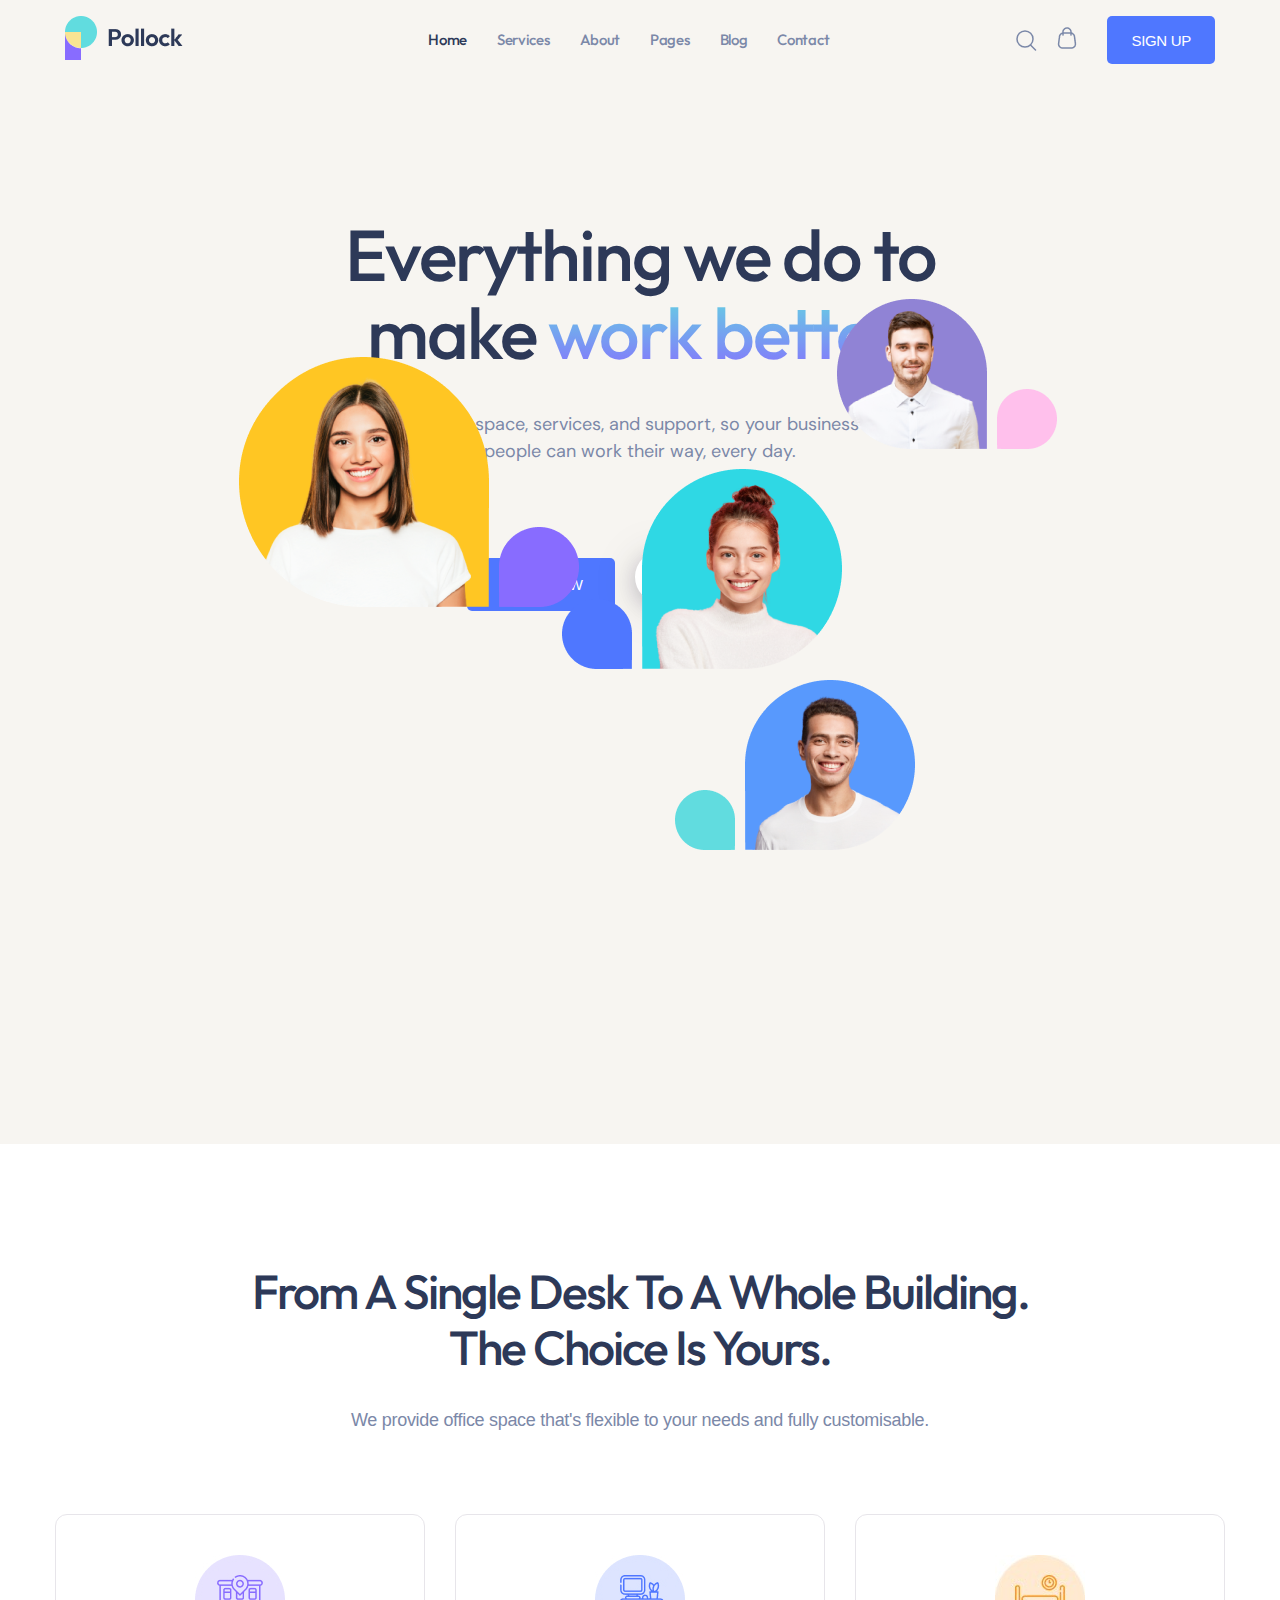
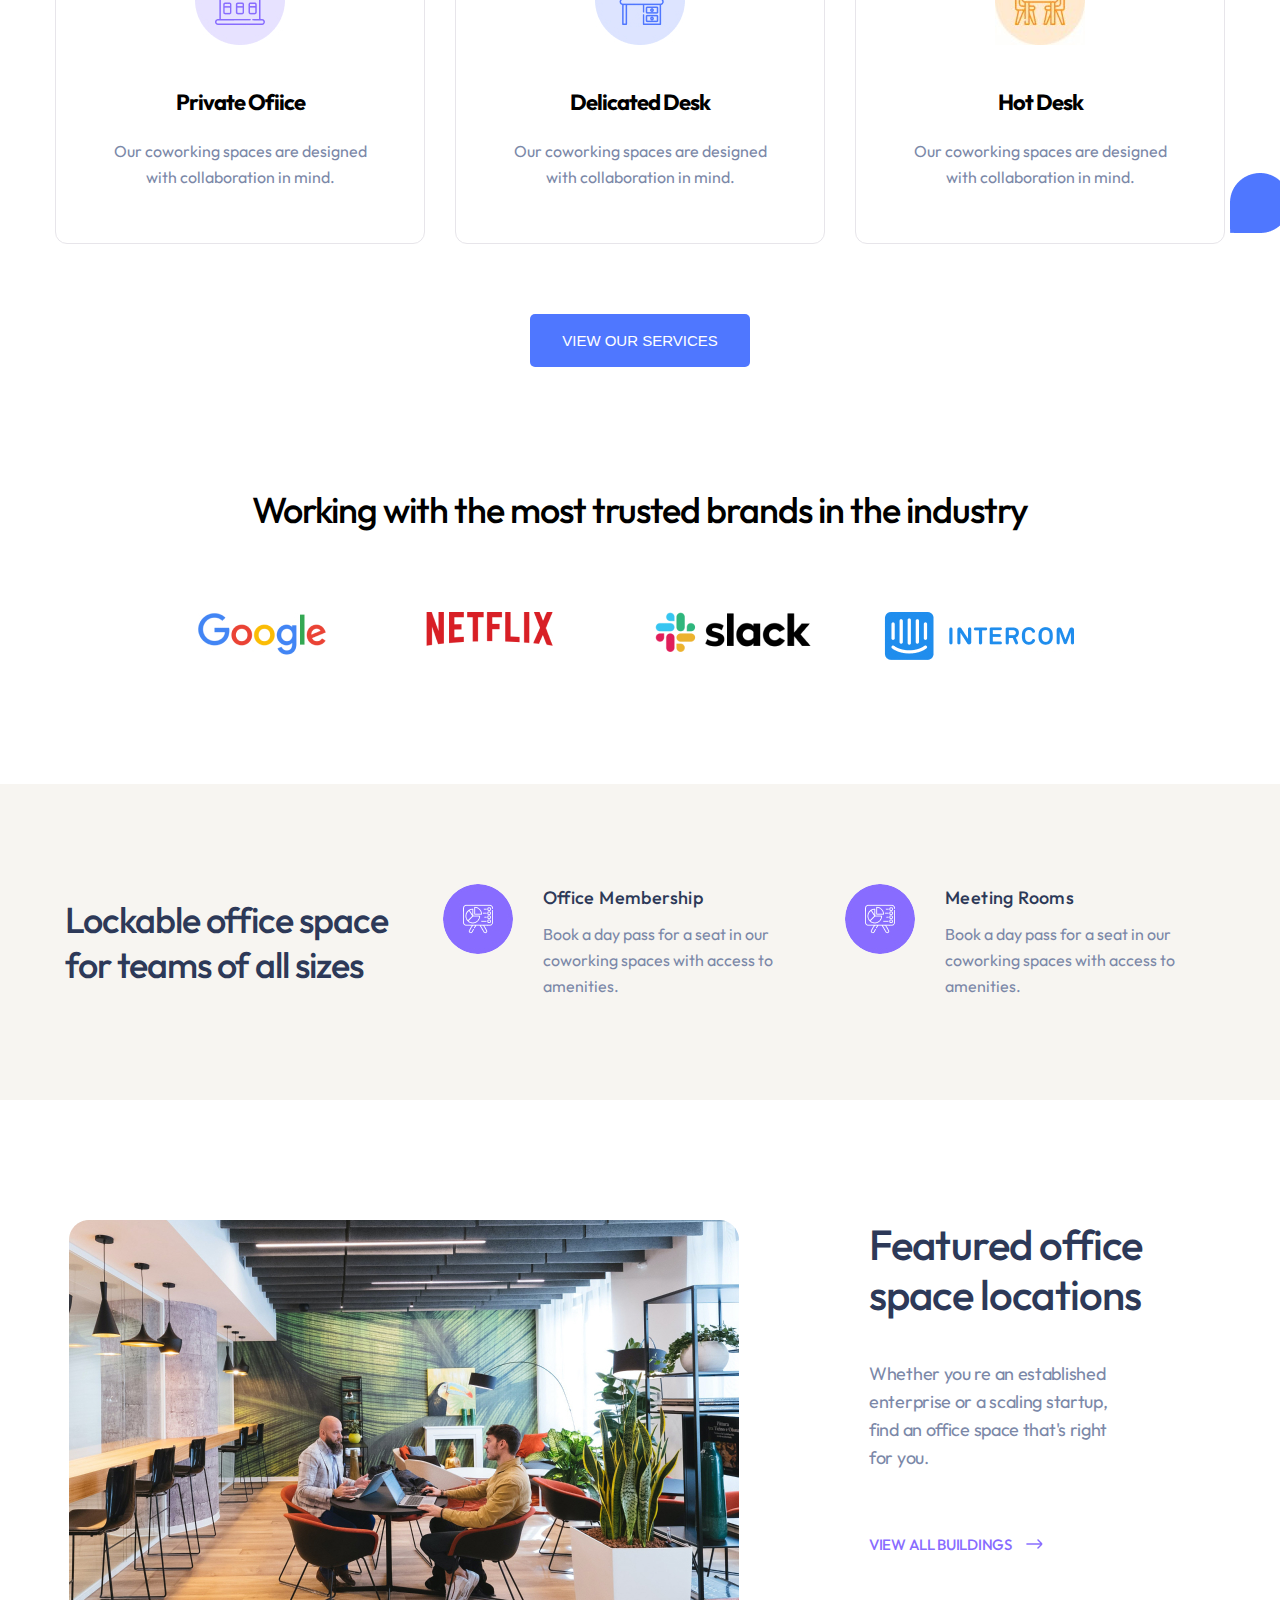
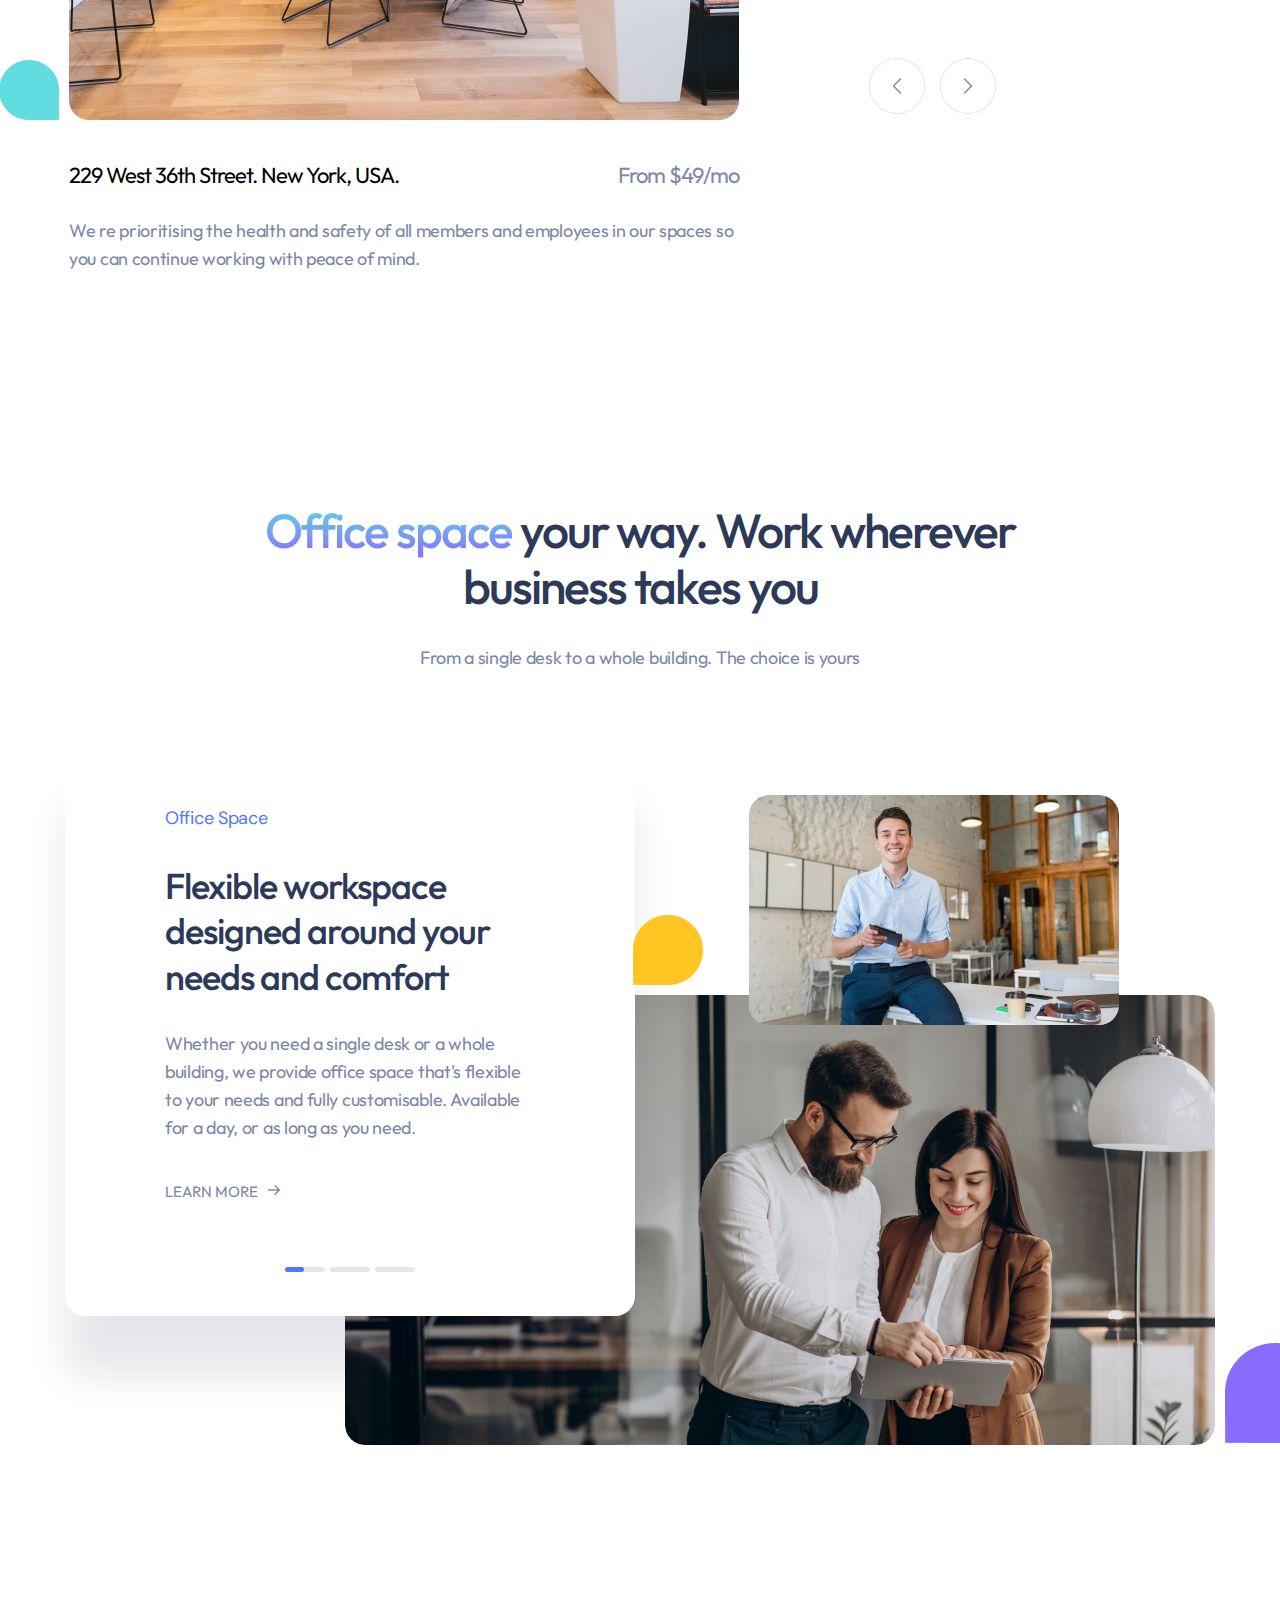
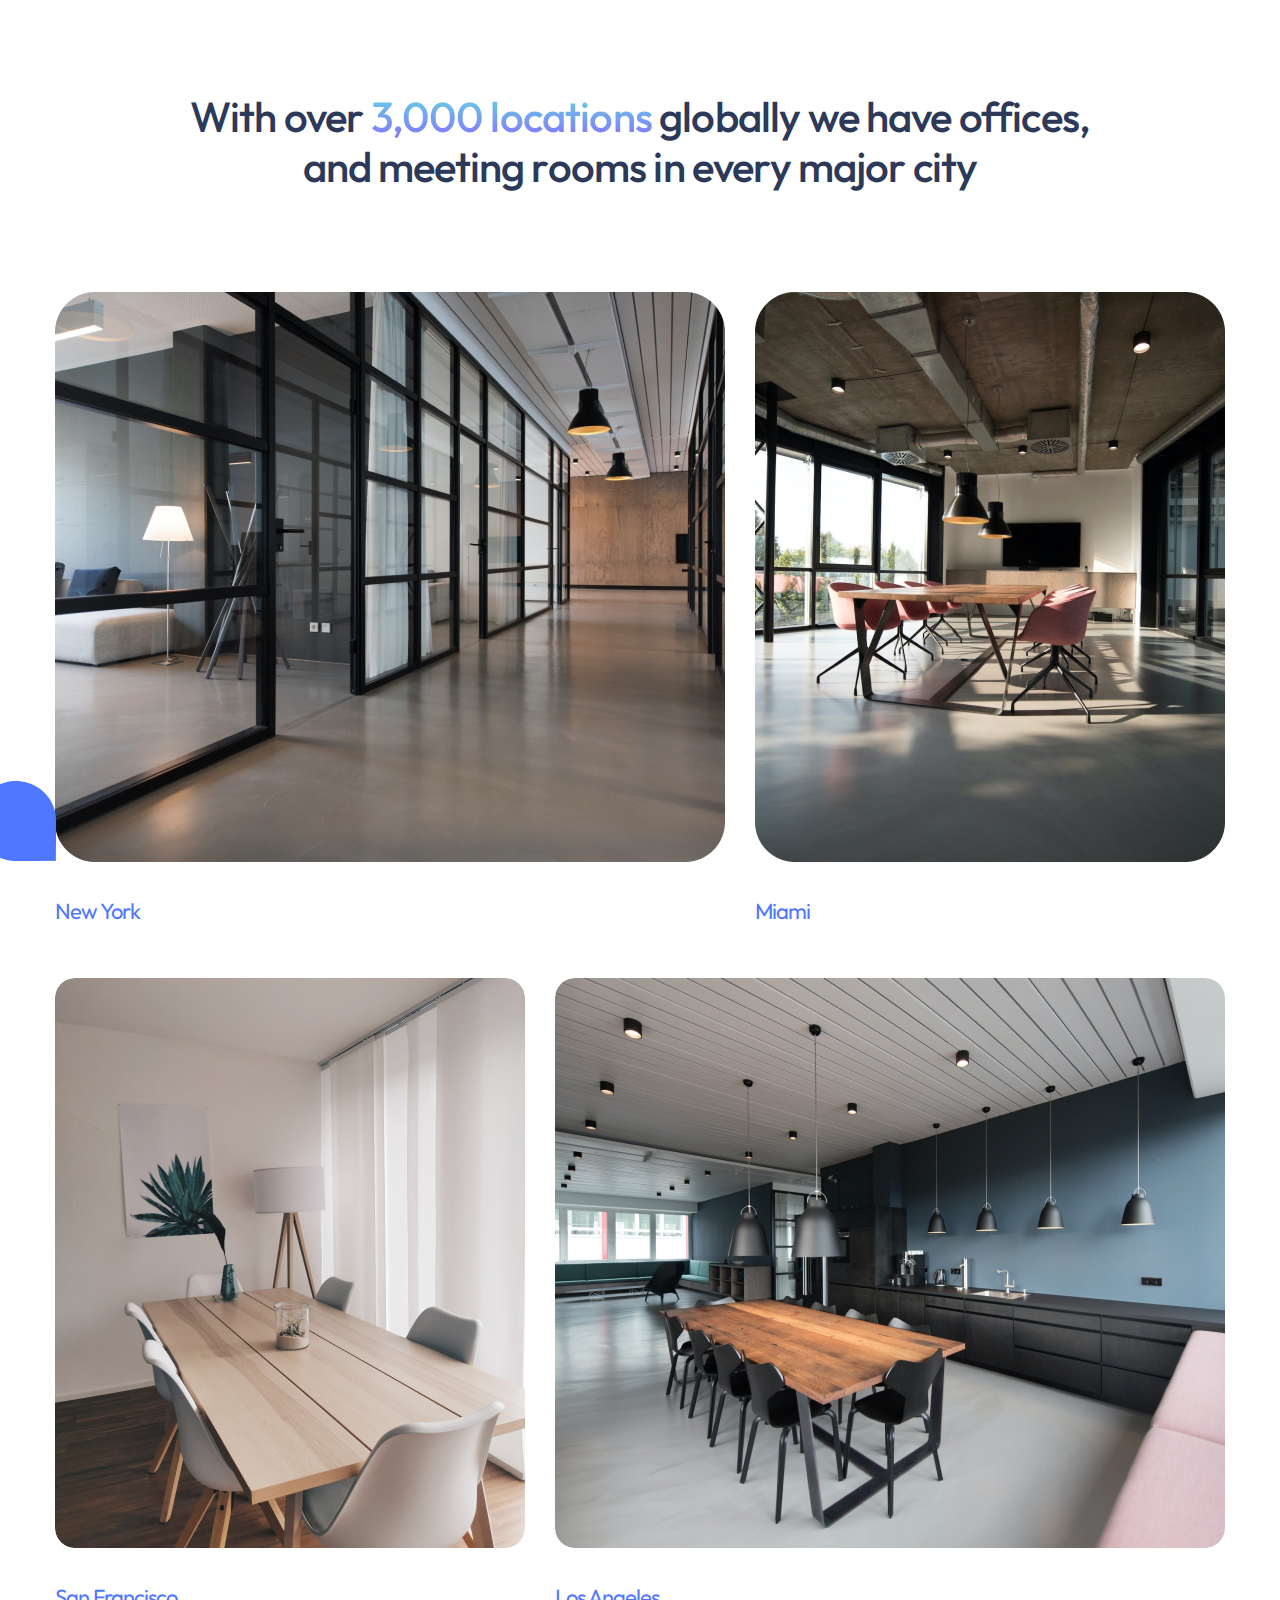
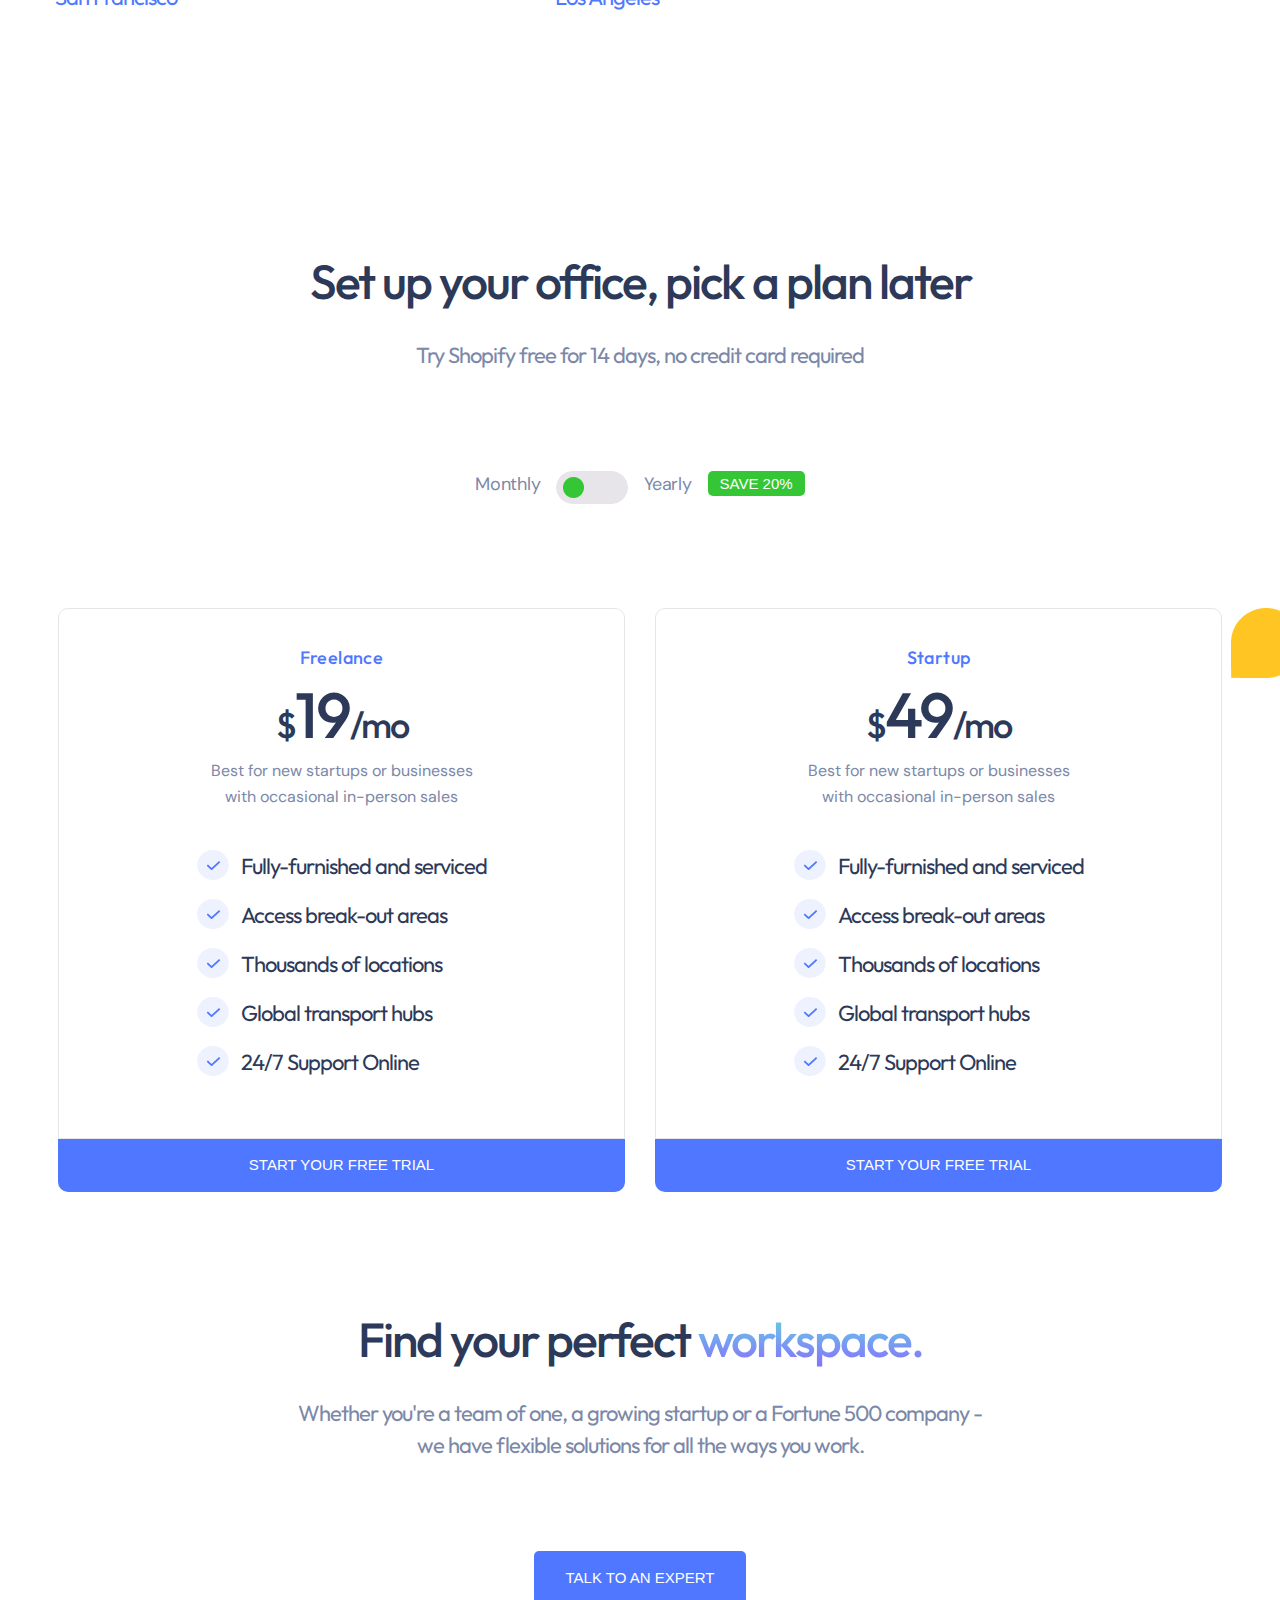
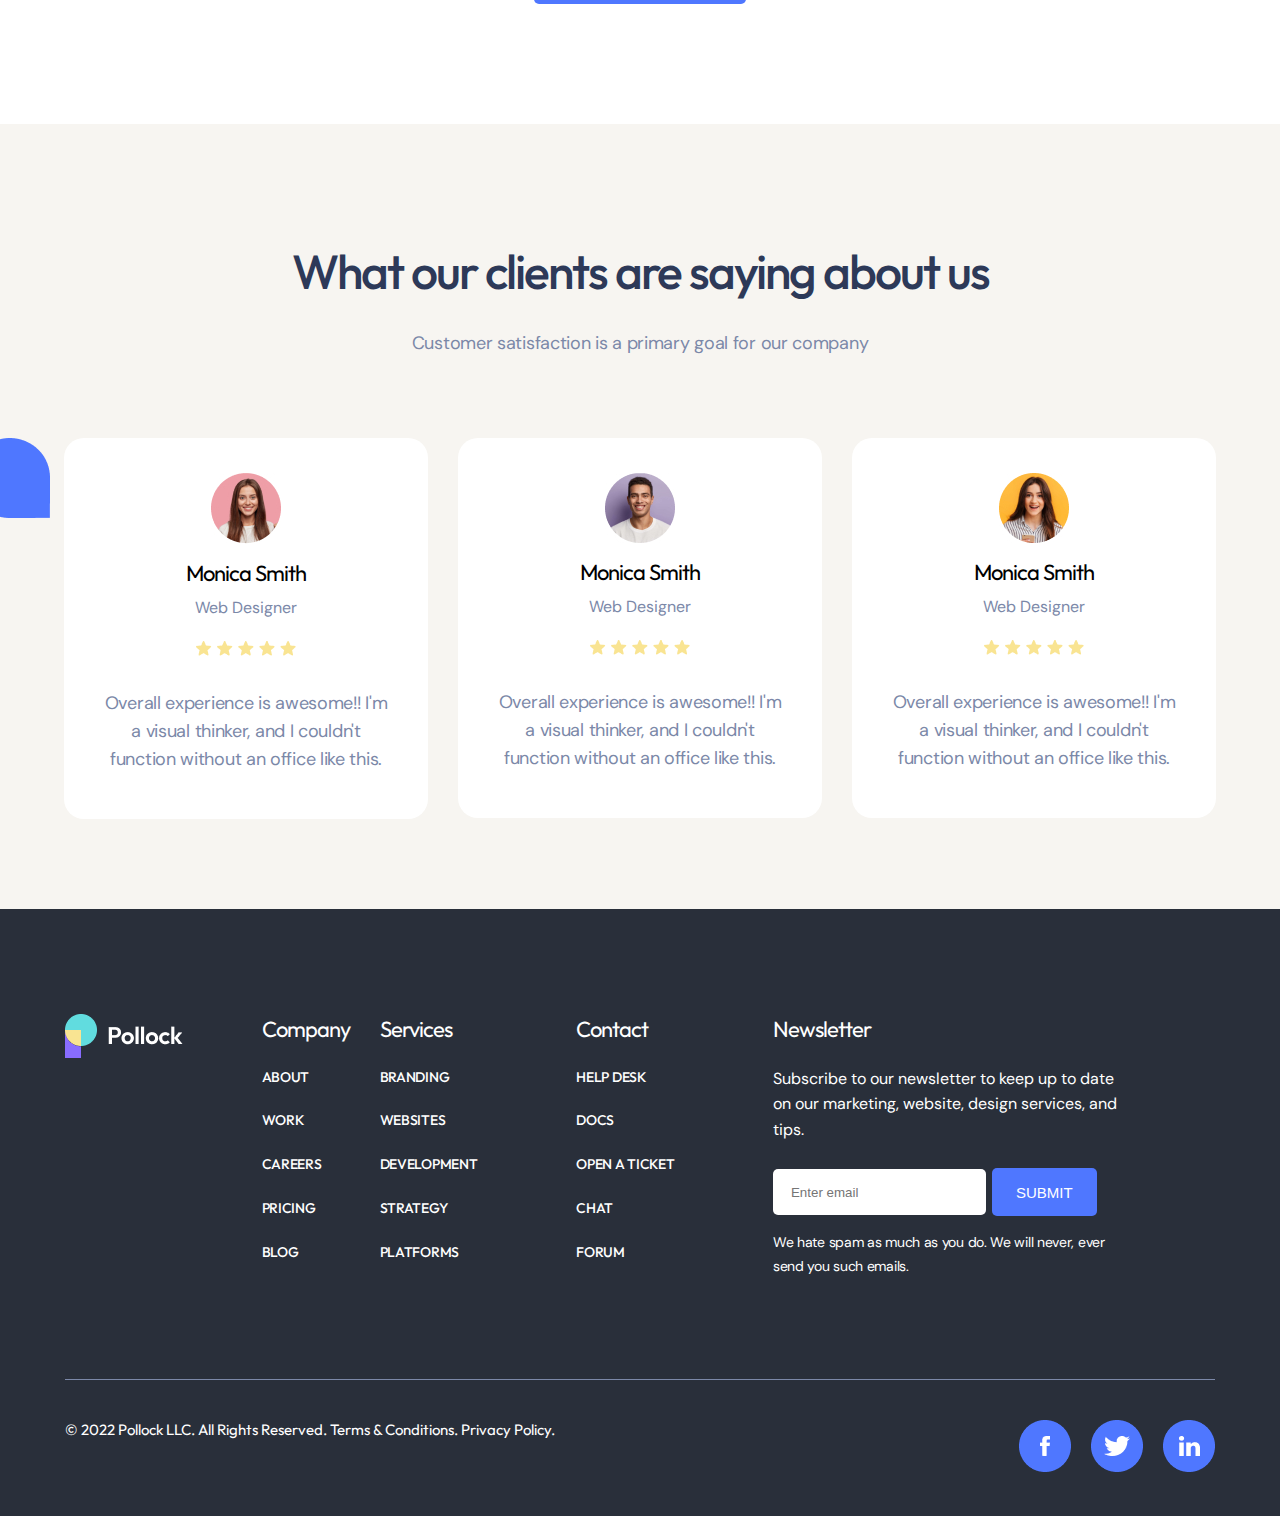
==== commit 9e3e0d71: "update home-coworker page" ====
--- a/public/index.html
+++ b/public/index.html
@@ -12,7 +12,7 @@
       href="https://fonts.googleapis.com/css2?family=DM+Sans:opsz@9..40&family=Outfit&display=swap"
       rel="stylesheet"
     />
-    <title>Document</title>
+    <title>Home Coworker</title>
   </head>
   <body>
     <div class="app">
@@ -37,13 +37,30 @@
             </div>
 
             <div class="header__right">
-              <div class="header__search-icon">
-                <img
-                  src="../images/Search.png
-                "
-                  alt="search-icon"
+              <svg
+                xmlns="http://www.w3.org/2000/svg"
+                width="21"
+                height="21"
+                viewBox="0 0 21 21"
+                fill="none"
+              >
+                <circle
+                  cx="9"
+                  cy="9"
+                  r="8"
+                  stroke="#7B88A8"
+                  stroke-width="1.5"
+                  stroke-linecap="round"
+                  stroke-linejoin="round"
                 />
-              </div>
+                <path
+                  d="M14.5 14.958L19.5 19.958"
+                  stroke="#7B88A8"
+                  stroke-width="1.5"
+                  stroke-linecap="round"
+                  stroke-linejoin="round"
+                />
+              </svg>
               <div class="header__bag-icon">
                 <img src="../images/Bag.png" alt="bag-icon" />
               </div>
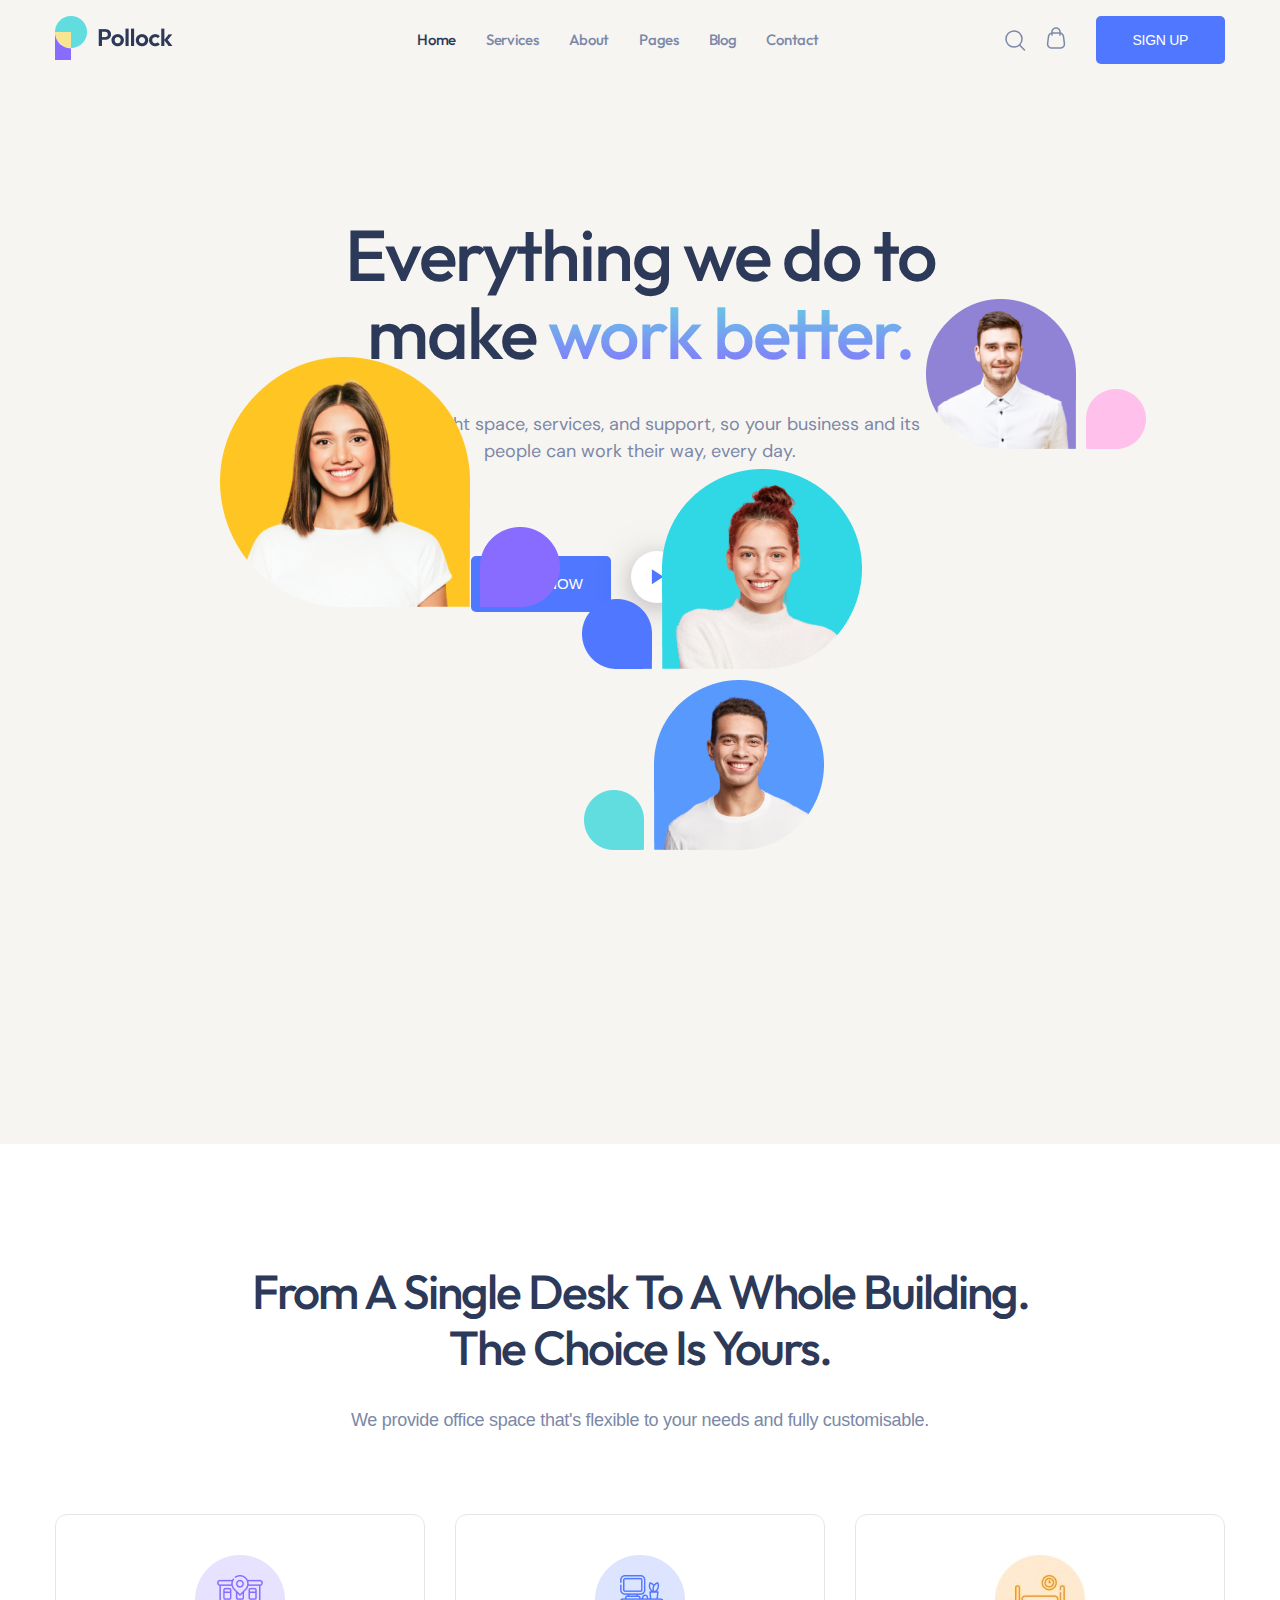
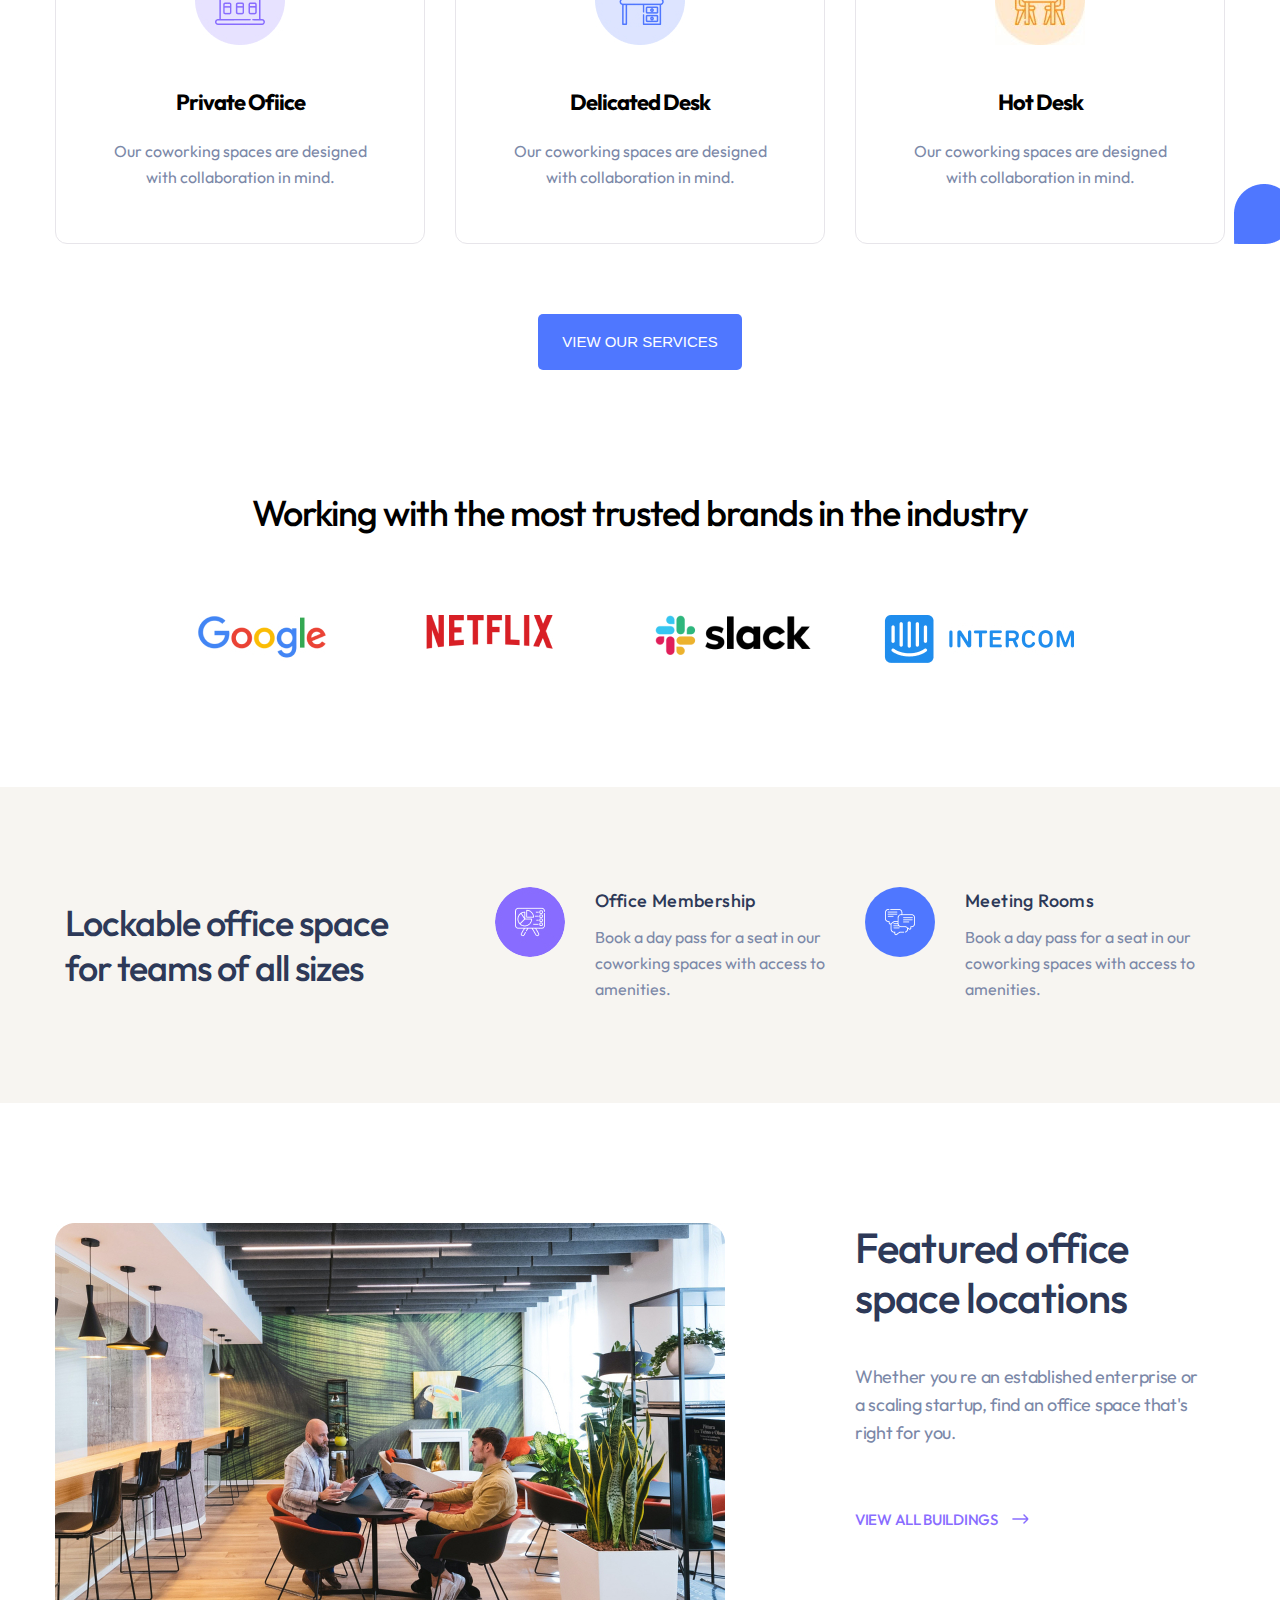
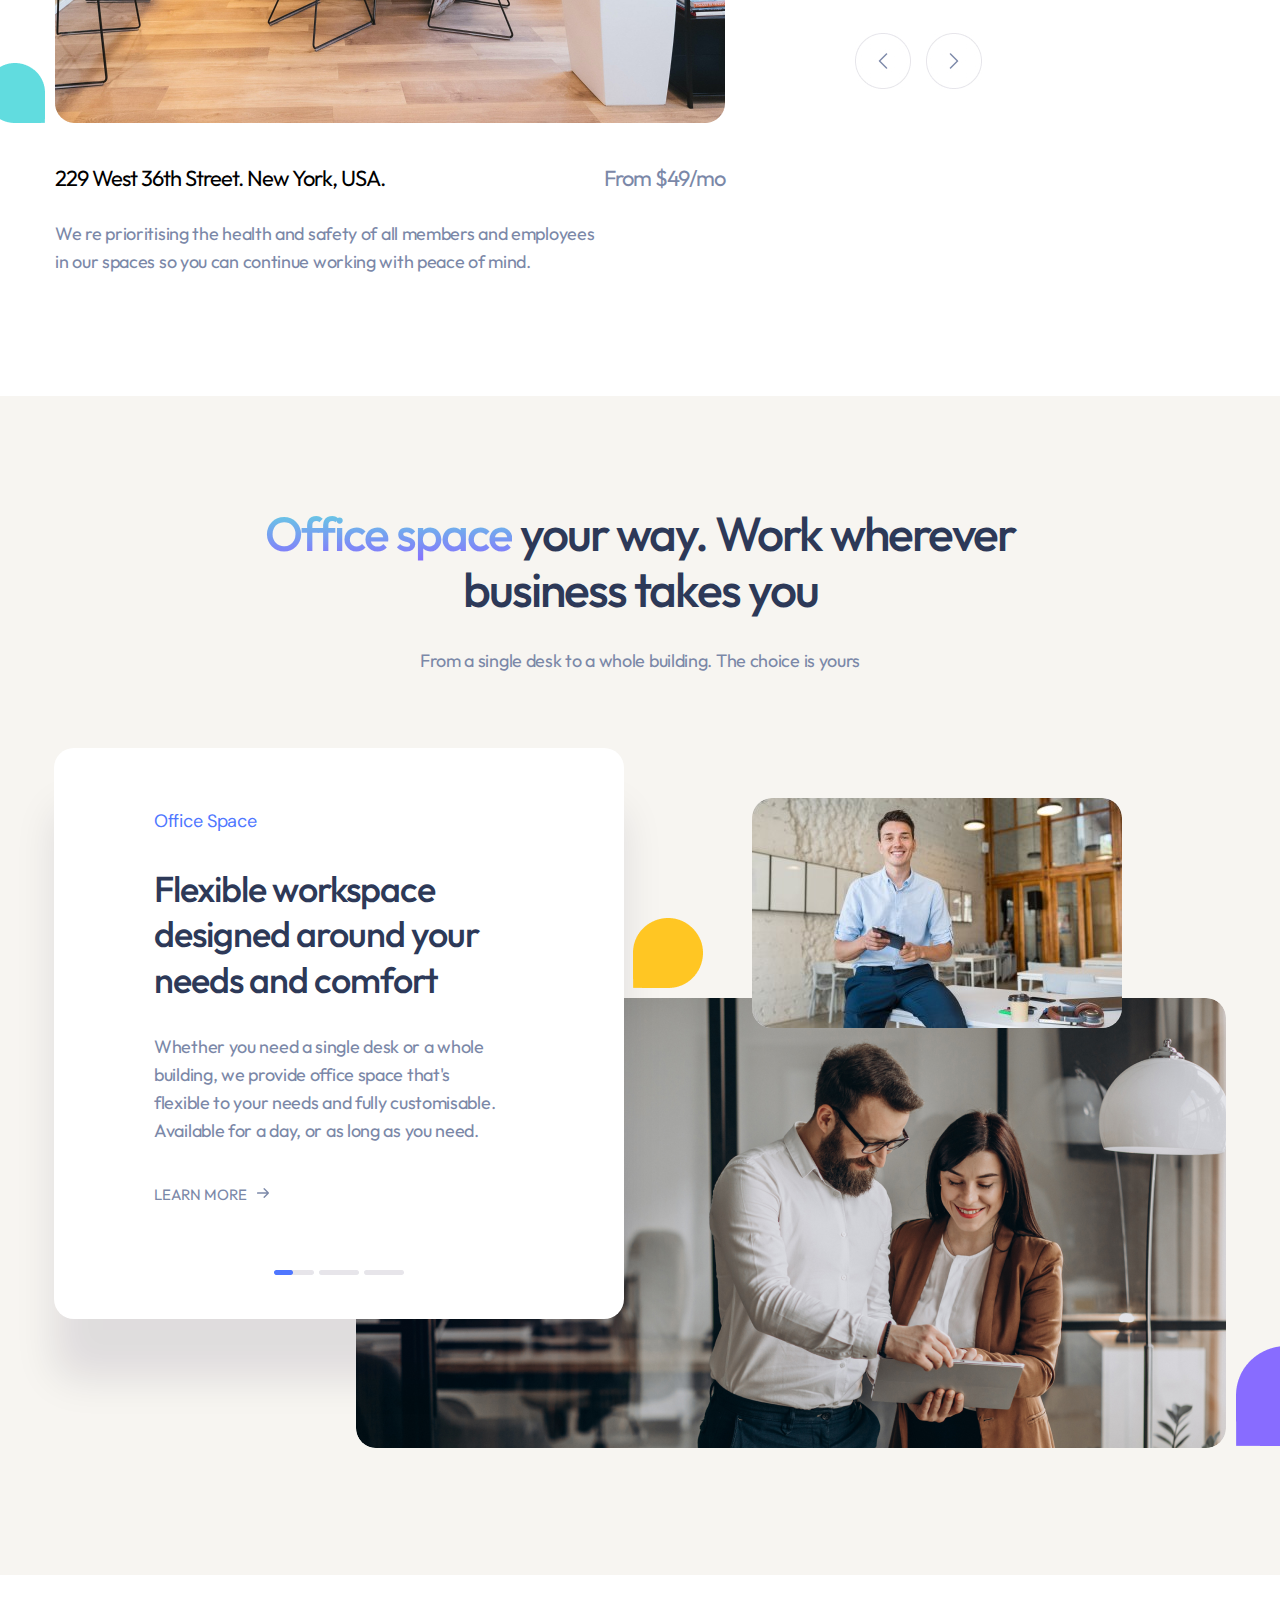
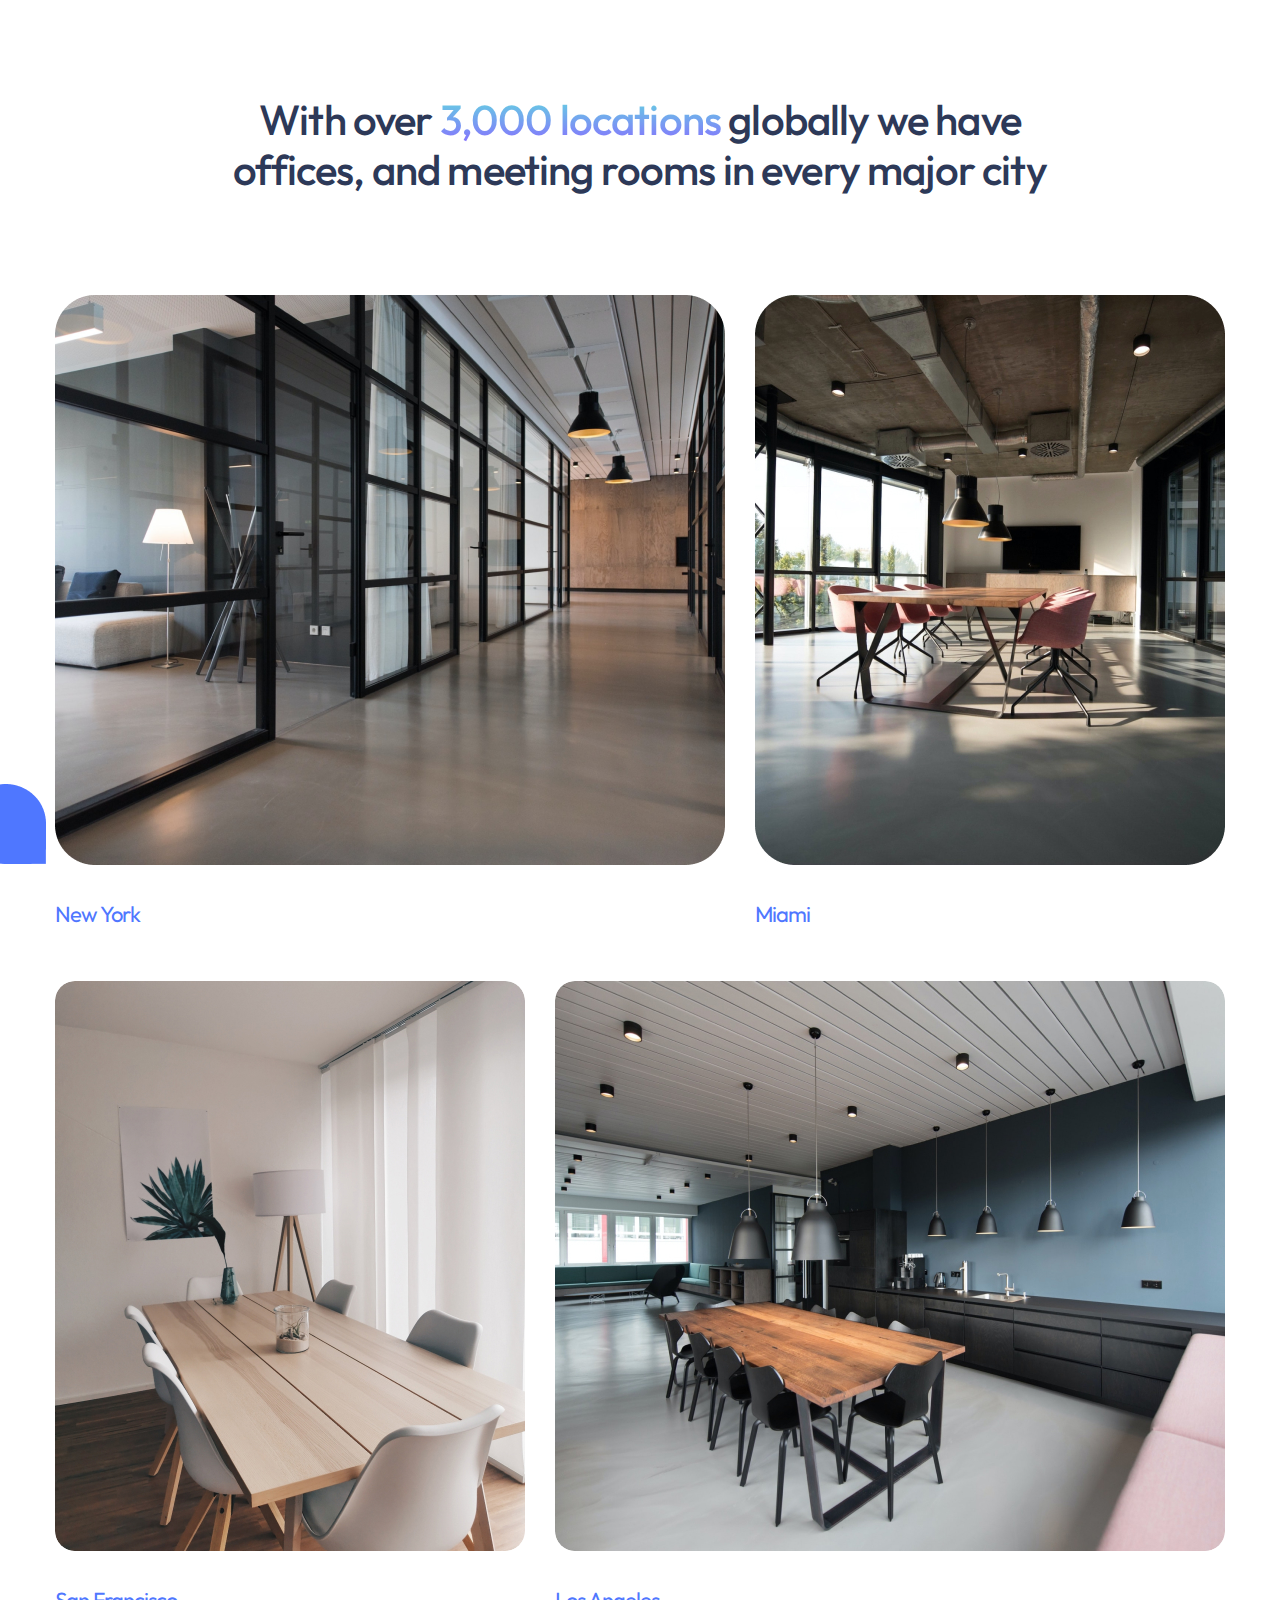
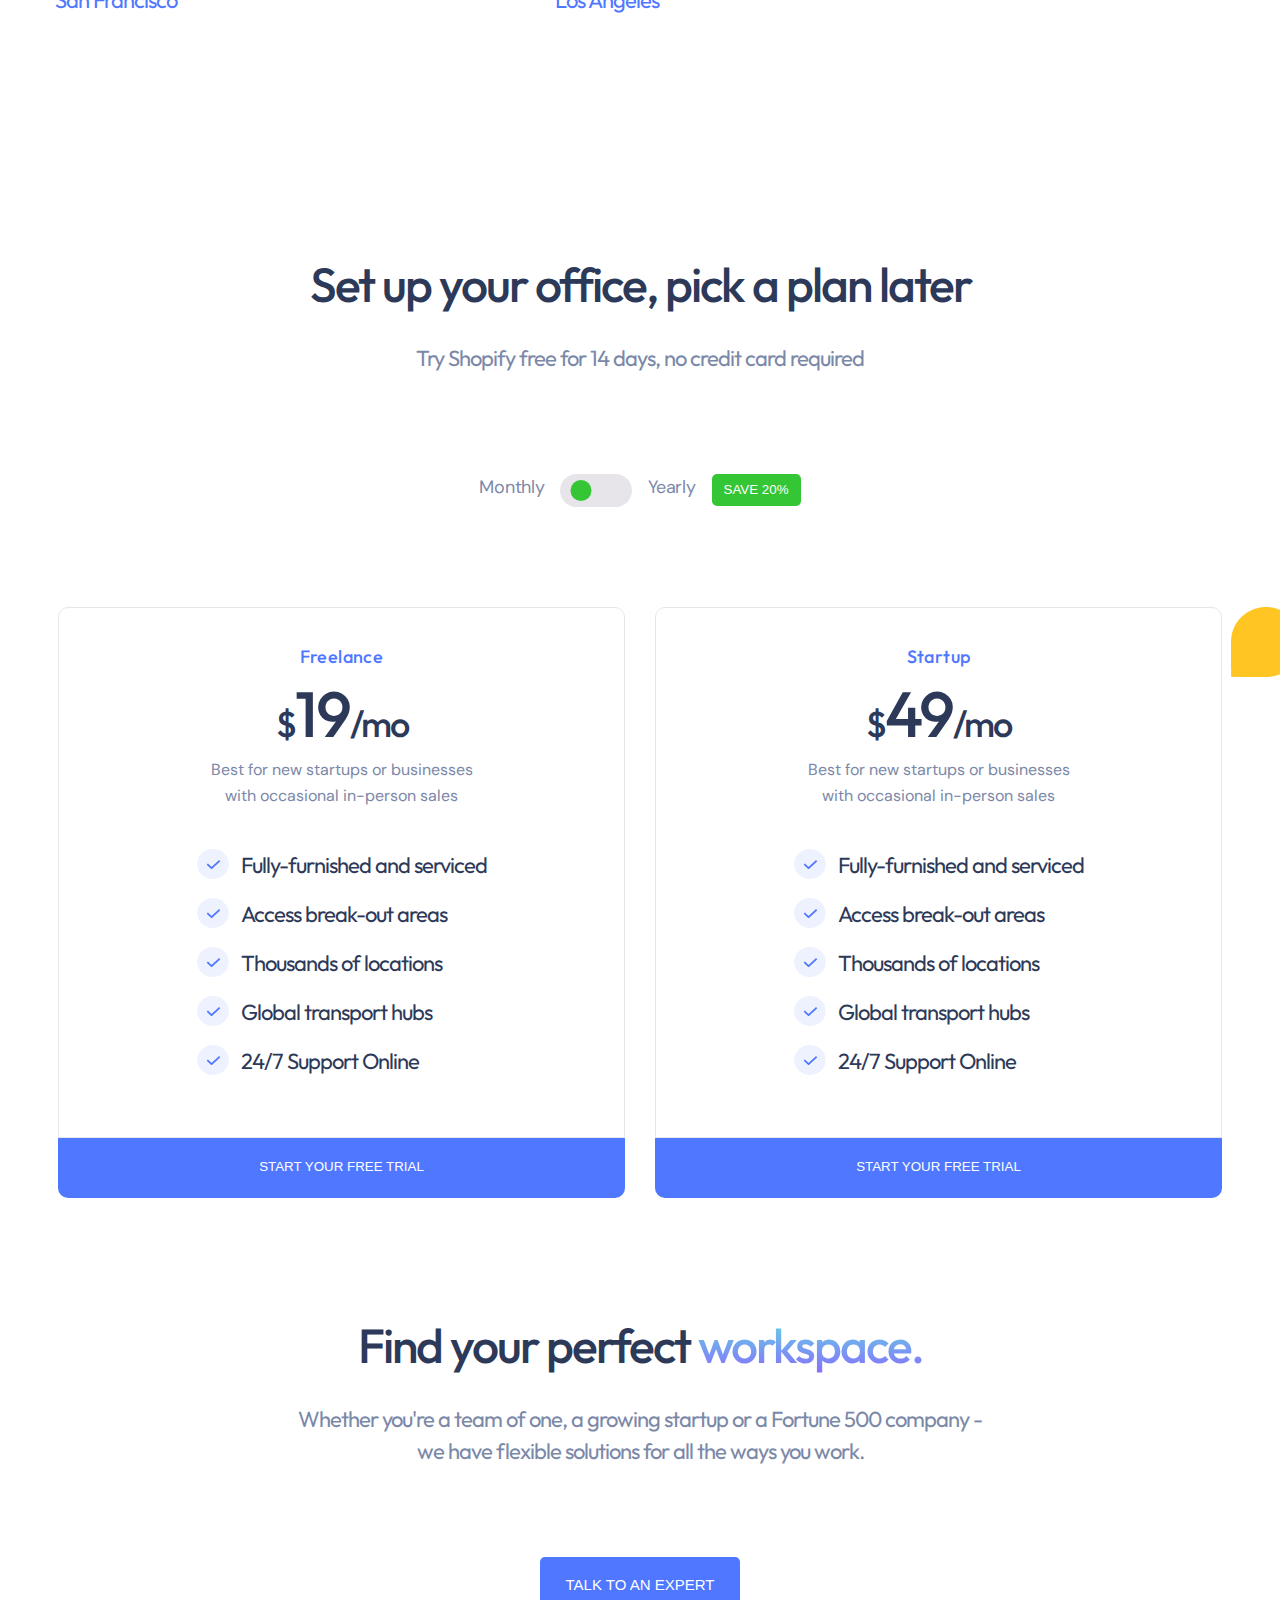
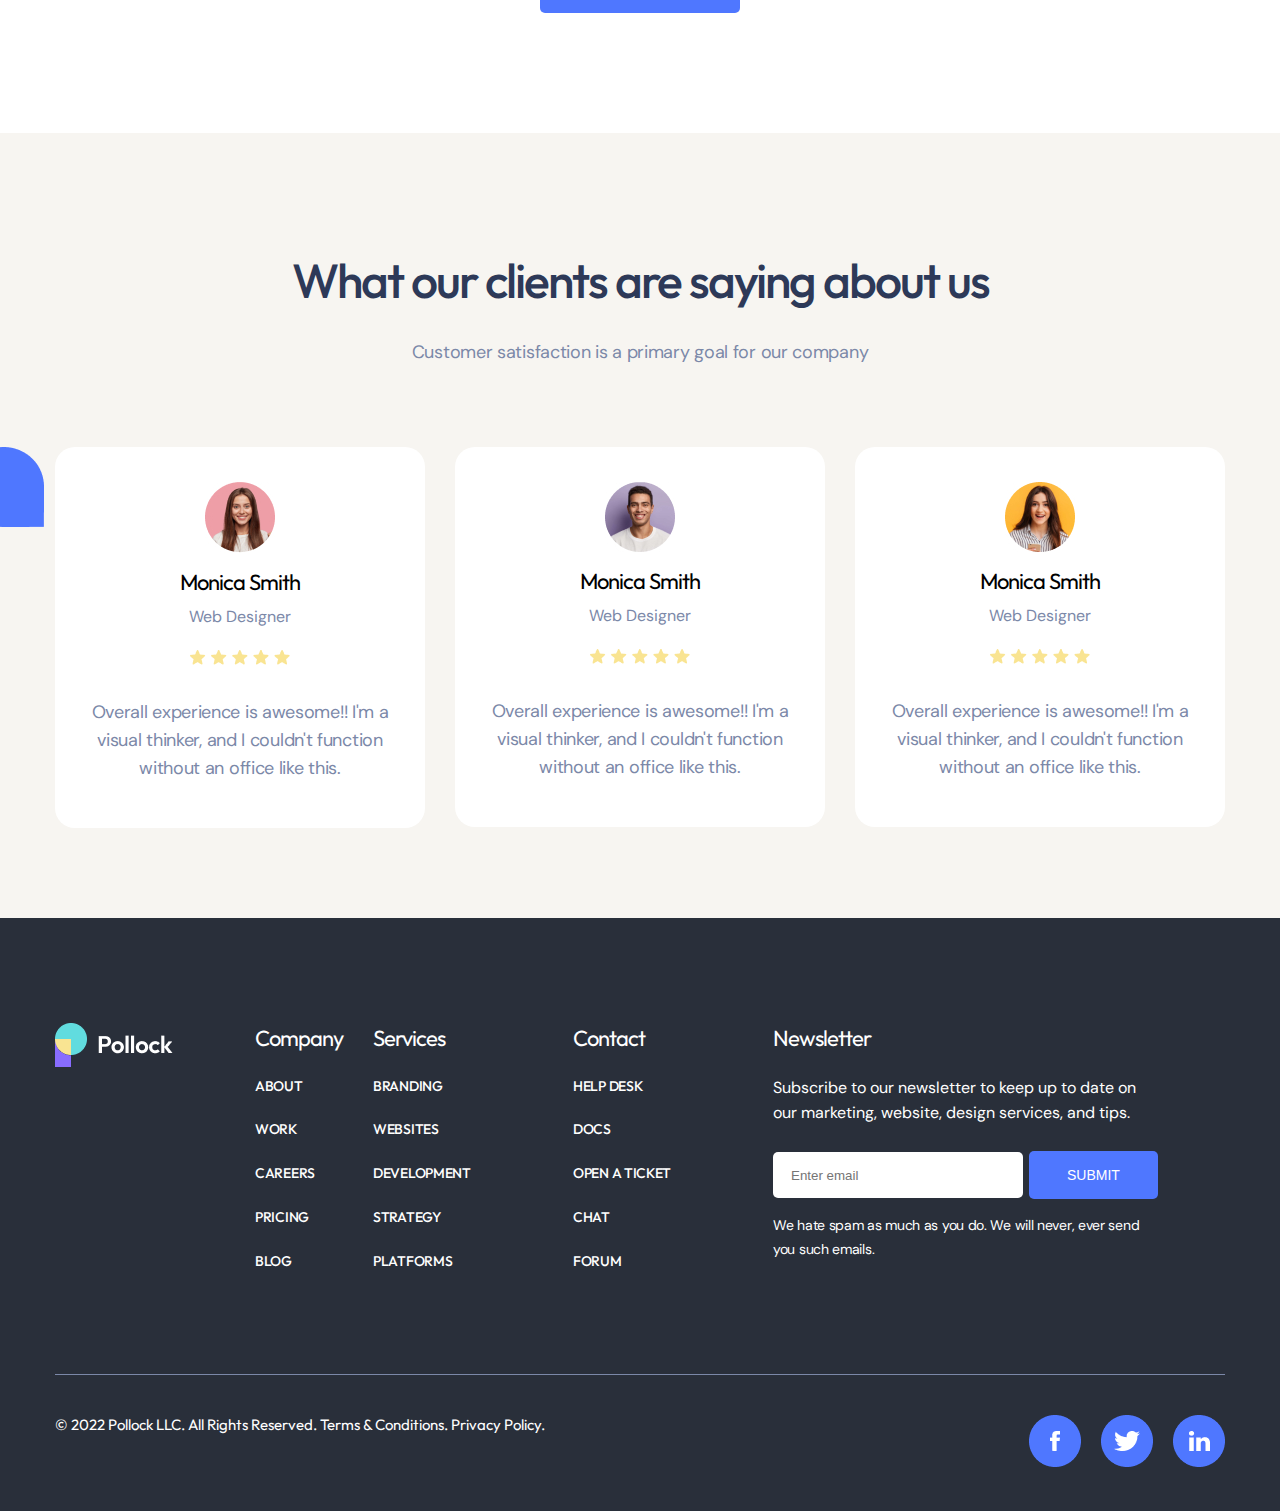
==== commit 0c89d036: "add page shopePage and blogPage" ====
--- a/public/index.html
+++ b/public/index.html
@@ -6,10 +6,8 @@
     <link rel="stylesheet" href="../styles.css" />
     <link rel="preconnect" href="https://fonts.googleapis.com" />
     <link rel="preconnect" href="https://fonts.gstatic.com" crossorigin />
-    <link rel="preconnect" href="https://fonts.googleapis.com" />
-    <link rel="preconnect" href="https://fonts.gstatic.com" crossorigin />
     <link
-      href="https://fonts.googleapis.com/css2?family=DM+Sans:opsz@9..40&family=Outfit&display=swap"
+      href="https://fonts.googleapis.com/css2?family=DM+Sans:opsz@9..40&family=Outfit:wght@400;500&display=swap"
       rel="stylesheet"
     />
     <title>Home Coworker</title>
@@ -17,187 +15,199 @@
   <body>
     <div class="app">
       <div class="app-container">
-        <header class="header">
-          <div class="header__container container">
-            <div class="header__logo">
-              <div class="header__logo-img">
-                <img src="../images/Logo1.png" alt="logo" />
-              </div>
-            </div>
-
-            <div class="navbar">
-              <ul class="navbar__list-items">
-                <li class="navbar__list-item"><a href="#">Home</a></li>
-                <li class="navbar__list-item"><a href="#">Services</a></li>
-                <li class="navbar__list-item"><a href="#">About</a></li>
-                <li class="navbar__list-item"><a href="#">Pages</a></li>
-                <li class="navbar__list-item"><a href="#">Blog</a></li>
-                <li class="navbar__list-item"><a href="#">Contact</a></li>
-              </ul>
-            </div>
-
-            <div class="header__right">
-              <svg
-                xmlns="http://www.w3.org/2000/svg"
-                width="21"
-                height="21"
-                viewBox="0 0 21 21"
-                fill="none"
-              >
-                <circle
-                  cx="9"
-                  cy="9"
-                  r="8"
-                  stroke="#7B88A8"
-                  stroke-width="1.5"
-                  stroke-linecap="round"
-                  stroke-linejoin="round"
-                />
-                <path
-                  d="M14.5 14.958L19.5 19.958"
-                  stroke="#7B88A8"
-                  stroke-width="1.5"
-                  stroke-linecap="round"
-                  stroke-linejoin="round"
-                />
-              </svg>
-              <div class="header__bag-icon">
-                <img src="../images/Bag.png" alt="bag-icon" />
-              </div>
-              <div class="header__sigup-btn">
-                <button class="btn btn-md btn-primary">Sign up</button>
-              </div>
-            </div>
-          </div>
-        </header>
-
-        <section class="hero">
-          <div class="hero__container container">
-            <div class="hero__content">
-              <h1 class="hero__content-title">
-                Everything we do to make
-                <span class="text-gradient">work better.</span>
-              </h1>
-              <div class="hero__content-description">
-                <p>
-                  Find the right space, services, and support, so your business
-                  and its people can work their way, every day.
-                </p>
-              </div>
-              <div class="hero__booking">
-                <div class="hero__booking-btn">
-                  <button class="btn btn-lg btn-primary">book now</button>
-                </div>
-                <div class="hero__instruct">
-                  <div class="hero__instruct-playicon">
-                    <svg
-                      width="92"
-                      height="92"
-                      viewBox="0 0 92 92"
-                      fill="none"
-                      xmlns="http://www.w3.org/2000/svg"
-                    >
-                      <g filter="url(#filter0_d_363_2668)">
-                        <circle cx="46" cy="41" r="26" fill="white" />
-                      </g>
-                      <path
-                        d="M40.8535 33.1301L52.5202 40.6301L40.8535 48.1301V33.1301Z"
-                        fill="#4F77FF"
-                      />
-                      <defs>
-                        <filter
-                          id="filter0_d_363_2668"
-                          x="0"
-                          y="0"
-                          width="92"
-                          height="92"
-                          filterUnits="userSpaceOnUse"
-                          color-interpolation-filters="sRGB"
-                        >
-                          <feFlood
-                            flood-opacity="0"
-                            result="BackgroundImageFix"
-                          />
-                          <feColorMatrix
-                            in="SourceAlpha"
-                            type="matrix"
-                            values="0 0 0 0 0 0 0 0 0 0 0 0 0 0 0 0 0 0 127 0"
-                            result="hardAlpha"
-                          />
-                          <feOffset dy="5" />
-                          <feGaussianBlur stdDeviation="10" />
-                          <feColorMatrix
-                            type="matrix"
-                            values="0 0 0 0 0.0705882 0 0 0 0 0.00784314 0 0 0 0 0.184314 0 0 0 0.15 0"
-                          />
-                          <feBlend
-                            mode="normal"
-                            in2="BackgroundImageFix"
-                            result="effect1_dropShadow_363_2668"
-                          />
-                          <feBlend
-                            mode="normal"
-                            in="SourceGraphic"
-                            in2="effect1_dropShadow_363_2668"
-                            result="shape"
-                          />
-                        </filter>
-                      </defs>
-                    </svg>
-                  </div>
-                  <div class="hero__instruct-description">How it Works</div>
-                </div>
-              </div>
-            </div>
-
-            <div class="hero__imgs">
-              <div class="hero__img-1">
-                <div class="hero__img-item">
-                  <div class="hero__img-link">
-                    <img src="../images/person1.png" alt="person-img" />
-                  </div>
-
-                  <div class="hero__img-union">
-                    <img src="../images/unionpurple1.png" alt="union" />
-                  </div>
-                </div>
-              </div>
-
-              <div class="hero__img-2">
-                <div class="hero__img-item">
-                  <div class="hero__img-link">
-                    <img src="../images/person2.png" alt="person-img" />
-                  </div>
-                  <div class="hero__img-union">
-                    <img src="../images/unionpink.png" alt="union" />
-                  </div>
-                </div>
-              </div>
-
-              <div class="hero__img-3">
-                <div class="hero__img-item">
-                  <div class="hero__img-union">
-                    <img src="../images/uniongreen1.png" alt="union" />
-                  </div>
-                  <div class="hero__img-link">
-                    <img src="../images/person4.png" alt="person-img" />
-                  </div>
-                </div>
-              </div>
-
-              <div class="hero__img-4">
-                <div class="hero__img-item">
-                  <div class="hero__img-union">
-                    <img src="../images/unionblue2 .png" alt="union" />
-                  </div>
-                  <div class="hero__img-link">
-                    <img src="../images/person3.png" alt="person-img" />
-                  </div>
-                </div>
-              </div>
-            </div>
-          </div>
-        </section>
+        <div style="background-color: var(--bgbg-light-alt)">
+          <header class="header">
+            <div class="header__container container">
+              <div class="header__logo">
+                <div class="header__logo-img">
+                  <img src="../images/Logo1.png" alt="logo" />
+                </div>
+              </div>
+
+              <div class="navbar">
+                <ul class="navbar__list-items">
+                  <li class="navbar__list-item navbar__list-active">
+                    <a href="#">Home</a>
+                  </li>
+                  <li class="navbar__list-item"><a href="#">Services</a></li>
+                  <li class="navbar__list-item"><a href="#">About</a></li>
+                  <li class="navbar__list-item">
+                    <a href="./shopPage.html">Pages</a>
+                  </li>
+                  <li class="navbar__list-item">
+                    <a href="./blogPage.html">Blog</a>
+                  </li>
+                  <li class="navbar__list-item"><a href="#">Contact</a></li>
+                </ul>
+              </div>
+
+              <div class="header__right">
+                <svg
+                  xmlns="http://www.w3.org/2000/svg"
+                  width="21"
+                  height="21"
+                  viewBox="0 0 21 21"
+                  fill="none"
+                >
+                  <circle
+                    cx="9"
+                    cy="9"
+                    r="8"
+                    stroke="#7B88A8"
+                    stroke-width="1.5"
+                    stroke-linecap="round"
+                    stroke-linejoin="round"
+                  />
+                  <path
+                    d="M14.5 14.958L19.5 19.958"
+                    stroke="#7B88A8"
+                    stroke-width="1.5"
+                    stroke-linecap="round"
+                    stroke-linejoin="round"
+                  />
+                </svg>
+                <div class="header__bag-icon">
+                  <img src="../images/Bag.png" alt="bag-icon" />
+                </div>
+                <div class="header__sigup-btn">
+                  <button class="btn btn-md btn-primary">
+                    <span>Sign up</span>
+                  </button>
+                </div>
+              </div>
+            </div>
+          </header>
+
+          <section class="hero">
+            <div class="hero__container container">
+              <div class="hero__content">
+                <h1 class="hero__content-title">
+                  Everything we do to make
+                  <span class="text-gradient">work better.</span>
+                </h1>
+                <div class="hero__content-description">
+                  <p>
+                    Find the right space, services, and support, so your
+                    business and its people can work their way, every day.
+                  </p>
+                </div>
+                <div class="hero__booking">
+                  <div class="hero__booking-btn">
+                    <button class="btn btn-lg btn-primary">
+                      <span>book now</span>
+                    </button>
+                  </div>
+                  <div class="hero__instruct">
+                    <div class="hero__instruct-playicon">
+                      <svg
+                        width="92"
+                        height="92"
+                        viewBox="0 0 92 92"
+                        fill="none"
+                        xmlns="http://www.w3.org/2000/svg"
+                      >
+                        <g filter="url(#filter0_d_363_2668)">
+                          <circle cx="46" cy="41" r="26" fill="white" />
+                        </g>
+                        <path
+                          d="M40.8535 33.1301L52.5202 40.6301L40.8535 48.1301V33.1301Z"
+                          fill="#4F77FF"
+                        />
+                        <defs>
+                          <filter
+                            id="filter0_d_363_2668"
+                            x="0"
+                            y="0"
+                            width="92"
+                            height="92"
+                            filterUnits="userSpaceOnUse"
+                            color-interpolation-filters="sRGB"
+                          >
+                            <feFlood
+                              flood-opacity="0"
+                              result="BackgroundImageFix"
+                            />
+                            <feColorMatrix
+                              in="SourceAlpha"
+                              type="matrix"
+                              values="0 0 0 0 0 0 0 0 0 0 0 0 0 0 0 0 0 0 127 0"
+                              result="hardAlpha"
+                            />
+                            <feOffset dy="5" />
+                            <feGaussianBlur stdDeviation="10" />
+                            <feColorMatrix
+                              type="matrix"
+                              values="0 0 0 0 0.0705882 0 0 0 0 0.00784314 0 0 0 0 0.184314 0 0 0 0.15 0"
+                            />
+                            <feBlend
+                              mode="normal"
+                              in2="BackgroundImageFix"
+                              result="effect1_dropShadow_363_2668"
+                            />
+                            <feBlend
+                              mode="normal"
+                              in="SourceGraphic"
+                              in2="effect1_dropShadow_363_2668"
+                              result="shape"
+                            />
+                          </filter>
+                        </defs>
+                      </svg>
+                    </div>
+                    <div class="hero__instruct-description">How it Works</div>
+                  </div>
+                </div>
+              </div>
+
+              <div class="hero__imgs">
+                <div class="hero__img-1">
+                  <div class="hero__img-item">
+                    <div class="hero__img-link">
+                      <img src="../images/person1.png" alt="person-img" />
+                    </div>
+
+                    <div class="hero__img-union">
+                      <img src="../images/unionpurple1.png" alt="union" />
+                    </div>
+                  </div>
+                </div>
+
+                <div class="hero__img-2">
+                  <div class="hero__img-item">
+                    <div class="hero__img-link">
+                      <img src="../images/person2.png" alt="person-img" />
+                    </div>
+                    <div class="hero__img-union">
+                      <img src="../images/unionpink.png" alt="union" />
+                    </div>
+                  </div>
+                </div>
+
+                <div class="hero__img-3">
+                  <div class="hero__img-item">
+                    <div class="hero__img-union">
+                      <img src="../images/uniongreen1.png" alt="union" />
+                    </div>
+                    <div class="hero__img-link">
+                      <img src="../images/person4.png" alt="person-img" />
+                    </div>
+                  </div>
+                </div>
+
+                <div class="hero__img-4">
+                  <div class="hero__img-item">
+                    <div class="hero__img-union">
+                      <img src="../images/unionblue2 .png" alt="union" />
+                    </div>
+                    <div class="hero__img-link">
+                      <img src="../images/person3.png" alt="person-img" />
+                    </div>
+                  </div>
+                </div>
+              </div>
+            </div>
+          </section>
+        </div>
 
         <section class="services container">
           <div class="services__content">
@@ -318,7 +328,7 @@
         </section>
 
         <section class="office-options">
-          <div class="office-options__container container">
+          <div class="office-options__container">
             <h2 class="office-options__title">
               Lockable office space for teams of all sizes
             </h2>
@@ -340,11 +350,8 @@
               </div>
             </div>
             <div class="office-options__item">
-              <div class="office-options__img">
-                <img
-                  src="../images/IconOfficeMembership.jpg"
-                  alt="office-membership"
-                />
+              <div class="office-options__item-img-meeting">
+                <img src="../images/Frame.png" alt="frame" />
               </div>
               <div class="office-options__content">
                 <h3 class="office-options__content-title">Meeting Rooms</h3>
@@ -361,7 +368,7 @@
 
         <section class="office-feature container">
           <div class="office-feature__container">
-            <div class="office-feature__right">
+            <div class="office-feature__left">
               <div class="office-feature__img">
                 <img src="../images/ImgBg1.jpg" alt="img-bg" />
               </div>
@@ -380,7 +387,7 @@
               </div>
             </div>
 
-            <div class="office-feature__left">
+            <div class="office-feature__right">
               <h2 class="office-feature__title heading heading--md">
                 Featured office space locations
               </h2>
@@ -418,8 +425,8 @@
           </div>
         </section>
 
-        <section class="office-space container">
-          <div class="office-space__container">
+        <section class="office-space">
+          <div class="office-space__container container">
             <div class="office-space__heading">
               <h2 class="office-space__title heading heading--lg">
                 <span class="text-gradient">Office space</span> your way. Work
@@ -529,7 +536,9 @@
             <div class="office-price__btn-item">
               <div class="office-price__btn-tag">Monthly</div>
               <div class="office-price__btn-img">
-                <img src="../images/Toggle.png" alt="toggle-btn" />
+                <div class="btn-toggled">
+                  <span class="status"></span>
+                </div>
               </div>
             </div>
             <div class="office-price__btn-item">
@@ -677,7 +686,9 @@
             </div>
           </div>
           <div class="office-advise__btn">
-            <button class="btn btn-lg btn-primary">Talk to an expert</button>
+            <button class="btn btn-lg btn-primary">
+              <span>Talk to an expert</span>
+            </button>
           </div>
         </section>
 
@@ -847,7 +858,9 @@
                       <input type="text" placeholder="Enter email" />
                     </div>
                     <div class="footer-top__detail-submit-btn">
-                      <button class="btn btn-md btn-primary">Submit</button>
+                      <button class="btn btn-md btn-primary">
+                        <span>Submit</span>
+                      </button>
                     </div>
                   </div>
                   <div class="footer-top__detail-description-2">
@@ -869,7 +882,19 @@
               </div>
               <div class="footer-bottom__social">
                 <div>
-                  <img src="../images/Social.png" alt="social" />
+                  <a href="#"
+                    ><img src="../images/Facebook.png" alt="facebook"
+                  /></a>
+                </div>
+                <div>
+                  <a href="#"
+                    ><img src="../images/Twitter.png" alt="twitter"
+                  /></a>
+                </div>
+                <div>
+                  <a href="#"
+                    ><img src="../images/LinkedIn.png" alt="linkedin"
+                  /></a>
                 </div>
               </div>
             </div>
@@ -878,4 +903,19 @@
       </div>
     </div>
   </body>
+  <script>
+    const btnToggled = document.querySelector(".btn-toggled");
+    const btnStatus = document.querySelector(".status");
+    let active = false;
+
+    btnToggled.addEventListener("click", () => {
+      if (active === false) {
+        btnStatus.classList.add("actived");
+      } else {
+        btnStatus.classList.remove("actived");
+      }
+
+      active = !active;
+    });
+  </script>
 </html>
--- a/styles.css
+++ b/styles.css
@@ -6,7 +6,7 @@
 
 :root {
   --grid: 12;
-  --grid-container-width: 1300px;
+  --grid-container-width: 1200px;
   --grid-container-gap: 15px;
   --grid-col-gap-vertical: 30px;
   --grid-col-gap-horizontal: 30px;
@@ -15,10 +15,12 @@
   --sub-text-color: #7b88a8;
   --lines-gray-line: #e7e5ea;
   --bgbg-light-alt: #f7f5f1;
+  --bgbg-light: #f8fafc;
   --text-color-purple: #886cff;
   --action-green: #34c635;
   --bgbg-gray: #292f3a;
   --line-color: #7b88a8;
+  --text-text: #888682;
 }
 
 body {
@@ -64,7 +66,6 @@
   }
 }
 .header {
-  background-color: var(--bgbg-light-alt);
   padding-top: 16px;
 }
 
@@ -77,7 +78,6 @@
   display: flex;
   align-items: center;
   gap: 10px;
-  margin-left: 50px;
 }
 
 .navbar {
@@ -98,14 +98,14 @@
   line-height: 160%;
   letter-spacing: -0.3px;
 }
-.navbar__list-item:first-child a {
+
+.navbar__list-active a {
   color: var(--text-color);
 }
 
 .header__right {
   display: flex;
   align-items: center;
-  margin-right: 50px;
 }
 
 .header__bag-icon {
@@ -114,12 +114,14 @@
 
 .header__sigup-btn button {
   letter-spacing: -0.3px;
+}
+.header__sigup-btn button span {
+  padding: 0 13px;
 }
 
 .hero {
   padding-top: 152px;
   padding-bottom: 512px;
-  background-color: var(--bgbg-light-alt);
 }
 
 .hero__content {
@@ -129,7 +131,7 @@
 }
 
 .hero__content-title {
-  max-width: 60%;
+  padding: 0 250px;
   font-size: 72px;
   font-style: normal;
   font-weight: 500;
@@ -159,6 +161,10 @@
   align-items: center;
 }
 
+.hero__booking-btn span {
+  padding: 0 4px;
+}
+
 .hero__instruct {
   display: flex;
   align-items: center;
@@ -181,22 +187,22 @@
 .hero__imgs .hero__img-1 {
   position: absolute;
   top: 357px;
-  left: 239px;
+  left: 220px;
 }
 .hero__imgs .hero__img-2 {
   position: absolute;
   top: 299px;
-  right: 223px;
+  right: 134px;
 }
 .hero__imgs .hero__img-3 {
   position: absolute;
   top: 680px;
-  left: 675px;
+  left: 584px;
 }
 .hero__imgs .hero__img-4 {
   position: absolute;
   top: 469px;
-  right: 438px;
+  right: 418px;
 }
 .hero__imgs .hero__img-item {
   position: relative;
@@ -219,7 +225,7 @@
 }
 
 .services__content-title {
-  max-width: 66%;
+  padding: 0 180px;
   text-transform: capitalize;
 }
 
@@ -286,8 +292,8 @@
 
 .services__uinion {
   position: absolute;
-  top: 629px;
-  right: -10px;
+  top: 640px;
+  right: -54px;
 }
 
 .cooperate {
@@ -314,12 +320,15 @@
 }
 
 .btn {
-  font-size: 15px;
   text-transform: uppercase;
   color: #fff;
   border: none;
   border-radius: 5px;
   font-weight: 500;
+  line-height: 24px;
+}
+.btn:hover {
+  cursor: pointer;
 }
 
 .btn-primary {
@@ -327,10 +336,6 @@
 }
 
 .btn-secondary {
-  display: flex;
-  justify-content: center;
-  align-items: center;
-  gap: 10px;
   background-color: var(--action-green);
 }
 
@@ -339,11 +344,41 @@
 }
 
 .btn-md {
-  padding: 16px 24px 15px;
+  font-size: 14px;
+  padding: 12px 24px;
 }
 
 .btn-lg {
-  padding: 18px 32px;
+  font-size: 15px;
+  padding: 16px 24px 16px 24px;
+}
+
+.btn-toggled {
+  height: 33px;
+  width: 72px;
+  border-radius: 20px;
+  background-color: #e7e5ea;
+  position: relative;
+  transition: all 0.3s ease;
+}
+.btn-toggled:hover {
+  cursor: pointer;
+}
+.btn-toggled .status {
+  height: 21px;
+  width: 21px;
+  border-radius: 50%;
+  background-color: var(--action-green);
+  position: absolute;
+  top: 6px;
+  right: 30px;
+  transition: transform 0.8s ease;
+  transform: translateX(-50%);
+}
+.btn-toggled .actived {
+  left: unset;
+  left: 30px;
+  transform: translateX(50%);
 }
 
 .office-options {
@@ -351,6 +386,8 @@
 }
 
 .office-options__container {
+  width: 1300px;
+  margin: 0 auto;
   padding: 100px 65px;
   background-color: var(--bgbg-light-alt);
   display: flex;
@@ -359,13 +396,13 @@
 }
 
 .office-options__title {
-  width: 30%;
   font-size: 36px;
   font-style: normal;
   font-weight: 500;
   line-height: 127.778%; /* 127.778% */
   letter-spacing: -1px;
   color: var(--text-color);
+  padding-right: 70px;
 }
 
 .office-options__item {
@@ -377,6 +414,16 @@
   border-radius: 50%;
 }
 
+.office-options__item-img-meeting {
+  height: 70px;
+  width: 70px;
+  border-radius: 50%;
+  background-color: var(--primary-color);
+  display: flex;
+  justify-content: center;
+  align-items: center;
+}
+
 .office-options__content {
   display: flex;
   flex-direction: column;
@@ -408,8 +455,11 @@
 .office-feature__container {
   display: flex;
   gap: 130px;
-  padding: 0 54px;
   position: relative;
+}
+
+.office-feature__left {
+  padding-bottom: 120px;
 }
 
 .office-feature__img {
@@ -433,7 +483,7 @@
   letter-spacing: -1px;
 }
 
-.office-feature__price p {
+.office-feature__price {
   font-size: 22px;
   font-style: normal;
   font-weight: 400;
@@ -442,23 +492,23 @@
   color: var(--sub-text-color);
 }
 
-.office-feature__description p {
+.office-feature__description {
   font-size: 18px;
   font-style: normal;
   font-weight: 400;
   line-height: 155.556%; /* 155.556% */
   letter-spacing: -0.3px;
   color: var(--sub-text-color);
+  padding-right: 130px;
 }
 
 .office-feature__title {
-  width: 80%;
   letter-spacing: -0.84px;
 }
 
 .office-feature__description-2 {
   margin: 40px 0 60px;
-  width: 70%;
+  padding-right: 20px;
 }
 .office-feature__description-2 p {
   color: var(--sub-text-color);
@@ -500,11 +550,11 @@
 .office-feature__union {
   position: absolute;
   top: 440px;
-  left: -16px;
+  left: -70px;
 }
 
 .office-space {
-  padding-top: 120px;
+  background-color: var(--bgbg-light-alt);
 }
 
 .office-space__container {
@@ -523,7 +573,7 @@
 
 .office-space__title {
   color: var(--text-color);
-  max-width: 70%;
+  padding: 0 130px;
 }
 
 .office-space__description {
@@ -542,7 +592,7 @@
   box-shadow: 0px 60px 40px 0px rgba(18, 2, 47, 0.1);
   position: absolute;
   top: 352px;
-  left: 50px;
+  left: 14px;
   background-color: #fff;
   z-index: 10;
 }
@@ -566,13 +616,14 @@
   padding: 30px 0;
 }
 
-.office-space__info-description p {
+.office-space__info-description {
   font-size: 18px;
   font-style: normal;
   font-weight: 400;
   line-height: 155.556%; /* 155.556% */
   letter-spacing: -0.3px;
   color: var(--sub-text-color);
+  padding-right: 20px;
 }
 
 .office-space__info-more-info {
@@ -593,7 +644,7 @@
 .office-space__img-1 {
   position: absolute;
   top: 402px;
-  right: 146px;
+  right: 118px;
   z-index: 10;
 }
 .office-space__img-1 img {
@@ -603,7 +654,7 @@
 .office-space__img-2 {
   position: absolute;
   top: 602px;
-  right: 50px;
+  right: 14px;
 }
 .office-space__img-2 img {
   border-radius: 20px;
@@ -620,7 +671,7 @@
 .office-space__union-2 {
   position: absolute;
   top: 950px;
-  right: -60px;
+  right: -96px;
 }
 
 .office-sample {
@@ -636,7 +687,7 @@
 }
 
 .office-sample__title {
-  width: 76%;
+  padding: 0 140px;
   padding-bottom: 50px;
   font-size: 42px;
   font-style: normal;
@@ -675,7 +726,7 @@
   position: absolute;
   top: 48%;
   transform: translateY(-50%);
-  left: -24px;
+  left: -74px;
 }
 
 .office-price {
@@ -850,7 +901,11 @@
   line-height: 145.455%; /* 145.455% */
   letter-spacing: -1px;
   color: var(--sub-text-color);
-  width: 62%;
+  padding: 0 240px;
+}
+
+.office-advise__btn button span {
+  padding: 0 2px;
 }
 
 .client-comment {
@@ -891,7 +946,6 @@
 }
 
 .client-comment__rating {
-  padding: 0 49px;
   position: relative;
 }
 
@@ -946,7 +1000,7 @@
 .client-comment__union {
   position: absolute;
   top: 30px;
-  left: -30px;
+  left: -76px;
 }
 
 .heading {
@@ -981,7 +1035,6 @@
 .footer-container {
   justify-content: center;
   align-items: center;
-  padding: 0 65px;
 }
 
 .footer-top {
@@ -1004,7 +1057,6 @@
   font-style: normal;
   font-weight: 400;
   line-height: 162.5%; /* 162.5% */
-  width: 98%;
   padding: 20px 0 25px;
 }
 
@@ -1035,11 +1087,18 @@
   align-items: center;
 }
 
+.footer-top__detail-submit-input {
+  border-radius: 5px;
+}
 .footer-top__detail-submit-input input {
   outline: none;
   border: none;
-  padding: 16px 18px 15px;
+  padding: 16px 55px 15px 18px;
   border-radius: 5px;
+}
+
+.footer-top__detail-submit-btn button span {
+  padding: 0 14px;
 }
 
 .footer-top__detail-description-2 {
@@ -1059,4 +1118,651 @@
   border-top: 1px solid var(--line-color);
 }
 
+.footer-bottom__social {
+  display: flex;
+  gap: 20px;
+}
+
+.banner {
+  padding: 140px 0 186px;
+}
+
+.banner__content {
+  display: flex;
+  flex-direction: column;
+  justify-content: center;
+  align-items: center;
+  gap: 30px;
+}
+
+.banner__content-title {
+  letter-spacing: -2px;
+}
+
+.banner__content-page {
+  color: var(--sub-text-color);
+}
+.banner__content-page p {
+  font-size: 15px;
+  font-style: normal;
+  font-weight: 500;
+  line-height: 160%; /* 160% */
+  letter-spacing: -0.3px;
+  text-transform: uppercase;
+}
+.banner__content-page p span {
+  color: var(--text-color);
+}
+
+.post-container {
+  display: flex;
+  flex-direction: column;
+  gap: 50px;
+  margin-right: 34px;
+}
+
+.post-item {
+  border-radius: 5px;
+  display: flex;
+  flex-direction: column;
+  align-items: center;
+  border: 1px solid var(--lines-gray-line);
+}
+
+.post-item__content {
+  background-color: #fff;
+  display: grid;
+  gap: 30px;
+  padding: 28px 40px 0;
+}
+
+.post-item__info {
+  display: flex;
+  justify-content: space-between;
+}
+
+.post-item__info-author {
+  display: flex;
+  align-items: center;
+  gap: 10px;
+  color: var(--sub-text-color);
+}
+
+.post-info__author-name {
+  font-size: 15px;
+  font-style: normal;
+  font-weight: 500;
+  line-height: 160%; /* 160% */
+  letter-spacing: -0.3px;
+  text-transform: uppercase;
+}
+
+.post-title {
+  font-size: 36px;
+  font-style: normal;
+  font-weight: 500;
+  line-height: 127.778%; /* 127.778% */
+  letter-spacing: -1px;
+  color: var(--text-color);
+}
+
+.post-description {
+  font-family: "DM Sans", sans-serif;
+  font-size: 16px;
+  font-style: normal;
+  font-weight: 400;
+  line-height: 162.5%; /* 162.5% */
+  color: var(--sub-text-color);
+}
+
+.post-btn {
+  padding: 10px 0 43px;
+}
+
+.pagination {
+  color: var(--sub-text-color);
+  background-color: #fff;
+  display: flex;
+  justify-content: center;
+  align-items: center;
+  gap: 5px;
+}
+
+.pagination-arrow__right {
+  padding-left: 10px;
+}
+
+.pagination-arrow__left {
+  padding-right: 10px;
+}
+
+.pagination-item {
+  font-size: 14px;
+  font-style: normal;
+  font-weight: 500;
+  line-height: 171.429%; /* 171.429% */
+  letter-spacing: -0.3px;
+  text-transform: uppercase;
+  padding: 13px 23px;
+}
+.pagination-item:hover {
+  color: #fff;
+  background-color: var(--primary-color);
+  border-radius: 5px;
+  cursor: pointer;
+}
+
+.pagination-active {
+  color: #fff;
+  background-color: var(--primary-color);
+  border-radius: 5px;
+}
+
+.blogsidebar {
+  display: flex;
+  flex-direction: column;
+  gap: 30px;
+}
+
+.blogsidebar-container {
+  display: flex;
+  flex-direction: column;
+  gap: 30px;
+}
+
+.blogsidebar-item {
+  border-radius: 5px;
+  background: var(--bgbg-light);
+}
+
+.blogsidebar-item__search {
+  padding: 20px 30px 30px;
+}
+
+.blogsidebar-item__search-title {
+  font-size: 18px;
+  font-style: normal;
+  font-weight: 500;
+  line-height: 155.556%; /* 155.556% */
+  letter-spacing: 0.4px;
+  color: var(--text-color);
+  padding-bottom: 28px;
+}
+
+.blogsidebar-item__search-box {
+  border-radius: 5px;
+  border: 1px solid var(--lines-gray-line);
+  background-color: #fff;
+  position: relative;
+}
+
+.blogsidebar-item__search-input {
+  padding: 11px 18px;
+}
+.blogsidebar-item__search-input input {
+  border: none;
+  outline: none;
+  font-family: "DM Sans", sans-serif;
+  font-size: 16px;
+  font-style: normal;
+  font-weight: 400;
+  line-height: 26px;
+  color: var(--sub-text-color);
+}
+
+.blogsidebar-item__search-icon {
+  position: absolute;
+  top: 0;
+  right: 0;
+  transform: translate(-50%, 50%);
+}
+
+.blogsidebar-news {
+  padding: 20px 30px 30px;
+}
+
+.blogsidebar-news__title {
+  font-size: 18px;
+  font-style: normal;
+  font-weight: 500;
+  line-height: 155.556%; /* 155.556% */
+  letter-spacing: 0.4px;
+  color: var(--text-color);
+  padding-bottom: 28px;
+}
+
+.blogsidebar-news__item {
+  display: flex;
+  gap: 20px;
+  padding-bottom: 20px;
+}
+.blogsidebar-news__item:last-child {
+  padding-bottom: 0;
+}
+
+.blogsidebar-news__item-img-active img {
+  border: 1px solid var(--primary-color);
+}
+
+.blogsidebar-news__item-title {
+  font-family: "DM Sans", sans-serif;
+  font-size: 14px;
+  font-style: normal;
+  font-weight: 400;
+  line-height: 171.429%; /* 171.429% */
+  letter-spacing: -0.3px;
+  color: var(--sub-text-color);
+  padding-right: 40px;
+}
+
+.blogsidebar-category {
+  padding: 20px 30px 30px;
+}
+
+.blogsidebar-category__title {
+  font-size: 18px;
+  font-style: normal;
+  font-weight: 500;
+  line-height: 155.556%; /* 155.556% */
+  letter-spacing: 0.4px;
+  color: var(--text-color);
+  padding-bottom: 28px;
+}
+
+.blogsidebar-select {
+  border: 1px solid var(--lines-gray-line);
+  border-radius: 5px;
+  background-color: #fff;
+  padding: 11px 18px;
+}
+.blogsidebar-select select {
+  height: 24px;
+  padding-right: 100px;
+  outline: none;
+  border: none;
+  font-family: "DM Sans", sans-serif;
+  font-size: 16px;
+  font-style: normal;
+  font-weight: 400;
+  line-height: 162.5%; /* 162.5% */
+  color: var(--sub-text-color);
+}
+
+.blogsidebar-tags {
+  padding: 20px 30px 30px;
+}
+
+.blogsidebar-tags__title {
+  font-size: 18px;
+  font-style: normal;
+  font-weight: 500;
+  line-height: 155.556%; /* 155.556% */
+  letter-spacing: 0.4px;
+  color: var(--text-color);
+  margin-bottom: 28px;
+}
+
+.blogsidebar-tags__list {
+  display: flex;
+  gap: 5px;
+  max-width: 90%;
+  flex-wrap: wrap;
+}
+
+.blogsidebar-tags__item {
+  color: #fff;
+  padding: 0 5px;
+  font-family: "DM Sans", sans-serif;
+  font-size: 12px;
+  font-style: normal;
+  font-weight: 400;
+  line-height: 200%; /* 200% */
+  letter-spacing: -0.3px;
+  background-color: var(--primary-color);
+  border-radius: 5px;
+}
+
+.blogsidebar-archive {
+  padding: 20px 30px 30px;
+}
+
+.blogsidebar-subscribe {
+  background: url("../../images/bgsubcribe.jpg") no-repeat center;
+  background-size: cover;
+  width: 100%;
+  padding-top: 128px;
+  padding-bottom: 128px;
+  display: flex;
+  flex-direction: column;
+  justify-content: center;
+  align-items: center;
+  text-align: center;
+  border-radius: 5px;
+}
+
+.blogsidebar-subscribe__title {
+  color: #fff;
+  font-size: 22px;
+  font-style: normal;
+  font-weight: 400;
+  line-height: 145.455%; /* 145.455% */
+  letter-spacing: -1px;
+  opacity: 0.9;
+  padding-bottom: 40px;
+}
+
+.blogsidebar-subscribe__btn button {
+  background-color: #886cff;
+}
+
+.blog-subscribe {
+  padding: 108px 0;
+  display: flex;
+  flex-direction: column;
+  justify-content: center;
+  text-align: center;
+  align-items: center;
+}
+
+.blog-subscribe__description {
+  font-size: 22px;
+  font-style: normal;
+  font-weight: 400;
+  line-height: 145.455%; /* 145.455% */
+  letter-spacing: -1px;
+  color: var(--sub-text-color);
+}
+
+.blog-subscribe__title {
+  font-size: 48px;
+  font-style: normal;
+  font-weight: 500;
+  line-height: 56px;
+  letter-spacing: -2px;
+  color: var(--text-color);
+  padding: 0 190px;
+  padding-top: 30px;
+}
+.blog-subscribe__title span {
+  color: var(--action-green);
+}
+
+.blog-subscribe__box {
+  display: flex;
+  gap: 6px;
+  padding: 70px 0 30px;
+}
+
+.blog-subscribe__input {
+  border-radius: 5px;
+  border: 1px solid var(--lines-gray-line);
+  background: #fff;
+}
+.blog-subscribe__input input {
+  border: none;
+  outline: none;
+  padding: 11px 18px;
+  font-family: "DM Sans";
+  font-size: 16px;
+  font-style: normal;
+  font-weight: 400;
+  line-height: 162.5%; /* 162.5% */
+}
+
+.chat {
+  display: flex;
+  flex-direction: column;
+  justify-content: center;
+  text-align: center;
+  align-items: center;
+}
+
+.chat__description {
+  font-size: 22px;
+  font-style: normal;
+  font-weight: 400;
+  line-height: 145.455%; /* 145.455% */
+  letter-spacing: -1px;
+  color: var(--sub-text-color);
+  padding-top: 30px;
+}
+
+.chat__title {
+  padding: 100px 0;
+  font-size: 48px;
+  font-style: normal;
+  font-weight: 500;
+  line-height: 56px;
+  letter-spacing: -2px;
+  color: var(--text-color);
+  padding: 0 190px;
+}
+
+.chat__box {
+  display: flex;
+  gap: 6px;
+}
+
+.chat__btn {
+  padding: 77px 0 100px;
+}
+
+.blog-container {
+  padding: 100px 0;
+}
+
+.shopsidebar-container {
+  margin: 0 1px;
+  padding-left: 15px;
+  display: flex;
+  flex-direction: column;
+  gap: 50px;
+}
+
+.shopsidebar-item__heading {
+  display: flex;
+  justify-content: space-between;
+  padding-bottom: 18px;
+  margin-right: 2px;
+}
+
+.shopsidebar-item__heading-title {
+  font-size: 18px;
+  font-style: normal;
+  font-weight: 500;
+  line-height: 155.556%; /* 155.556% */
+  letter-spacing: 0.4px;
+  color: var(--text-color);
+}
+
+.shopsidebar-item__topic {
+  padding: 10px 0;
+  display: flex;
+  align-items: center;
+  gap: 10px;
+}
+
+.shopsidebar-item__topic-content {
+  display: flex;
+  justify-content: space-between;
+  flex: 1;
+}
+
+.shopsidebar-item__topic-title {
+  font-family: "DM Sans", sans-serif;
+  font-size: 14px;
+  font-style: normal;
+  font-weight: 400;
+  line-height: 24px; /* 171.429% */
+  letter-spacing: -0.3px;
+}
+
+.shopsidebar-item__topic-item {
+  padding-left: 25px;
+  margin-top: 12px;
+}
+
+.topic-item__content {
+  display: flex;
+  align-items: center;
+  gap: 10px;
+  padding: 8px 0;
+}
+
+.topic-item__content-title {
+  font-size: 14px;
+  font-style: normal;
+  font-weight: 400;
+  line-height: 24px; /* 171.429% */
+  letter-spacing: -0.3px;
+  color: var(--sub-text-color);
+}
+
+.price-line {
+  display: flex;
+  align-items: center;
+}
+
+.price-line__circle {
+  height: 10px;
+  width: 10px;
+  border-radius: 50%;
+  background-color: var(--primary-color);
+}
+
+.price-line__cross {
+  height: 2px;
+  background-color: var(--primary-color);
+  flex: 1;
+}
+
+.price-value {
+  font-size: 14px;
+  font-style: normal;
+  font-weight: 400;
+  line-height: 171.429%; /* 171.429% */
+  letter-spacing: -0.3px;
+  display: flex;
+  justify-content: space-between;
+}
+
+.shopsidebar-item__price-filter {
+  font-size: 14px;
+  font-style: normal;
+  font-weight: 500;
+  line-height: 171.429%; /* 171.429% */
+  letter-spacing: -0.3px;
+  text-transform: uppercase;
+  color: var(--text-text);
+  display: flex;
+  justify-content: space-between;
+}
+.shopsidebar-item__price-filter h4 {
+  font-size: 14px;
+  font-style: normal;
+  font-weight: 500;
+  line-height: 171.429%; /* 171.429% */
+  letter-spacing: -0.3px;
+  text-transform: uppercase;
+  color: var(--primary-color);
+}
+
+.product {
+  padding-top: 10px;
+}
+
+.product-container {
+  margin-right: 14px;
+  padding-top: 10px;
+}
+
+.product-heading {
+  display: flex;
+  justify-content: space-between;
+  align-items: center;
+  padding-bottom: 10px;
+}
+
+.product-heading__title {
+  font-size: 18px;
+  font-style: normal;
+  font-weight: 500;
+  line-height: 155.556%; /* 155.556% */
+  letter-spacing: 0.4px;
+  color: var(--text-color);
+}
+
+.product-heading__sortby {
+  border-radius: 5px;
+  border: 1px solid var(--lines-gray-line);
+  background: #fff;
+}
+.product-heading__sortby select {
+  padding: 11px 99px 11px 18px;
+  border: none;
+  outline: none;
+  font-family: "DM Sans", sans-serif;
+  font-size: 16px;
+  font-style: normal;
+  font-weight: 400;
+  line-height: 162.5%; /* 162.5% */
+  color: var(--sub-text-color);
+}
+
+.product-item {
+  display: flex;
+  flex-direction: column;
+  gap: 15px;
+  justify-content: center;
+  align-items: center;
+  margin-bottom: 10px;
+}
+
+.product-item__img img {
+  border-radius: 5px;
+}
+
+.product-item__name {
+  font-size: 18px;
+  font-style: normal;
+  font-weight: 500;
+  line-height: 155.556%; /* 155.556% */
+  letter-spacing: 0.4px;
+  color: var(--text-color);
+}
+
+.product-item__price {
+  font-family: "DM Sans", sans-serif;
+  font-size: 16px;
+  font-style: normal;
+  font-weight: 400;
+  line-height: 162.5%; /* 162.5% */
+  color: var(--sub-text-color);
+}
+
+.checkbox {
+  width: 15px;
+  height: 15px;
+}
+
+.unchecked {
+  background: var(--lines-gray-line);
+}
+
+.checked {
+  background-color: black;
+  background-image: url("../../images/checked.png");
+  background-repeat: no-repeat;
+  background-position: center;
+}
+
+.divide {
+  border: 1px solid var(--lines-gray-line);
+  margin-bottom: 10px;
+}
+
+.color-gray {
+  color: var(--sub-text-color);
+}
+
 /*# sourceMappingURL=styles.css.map */
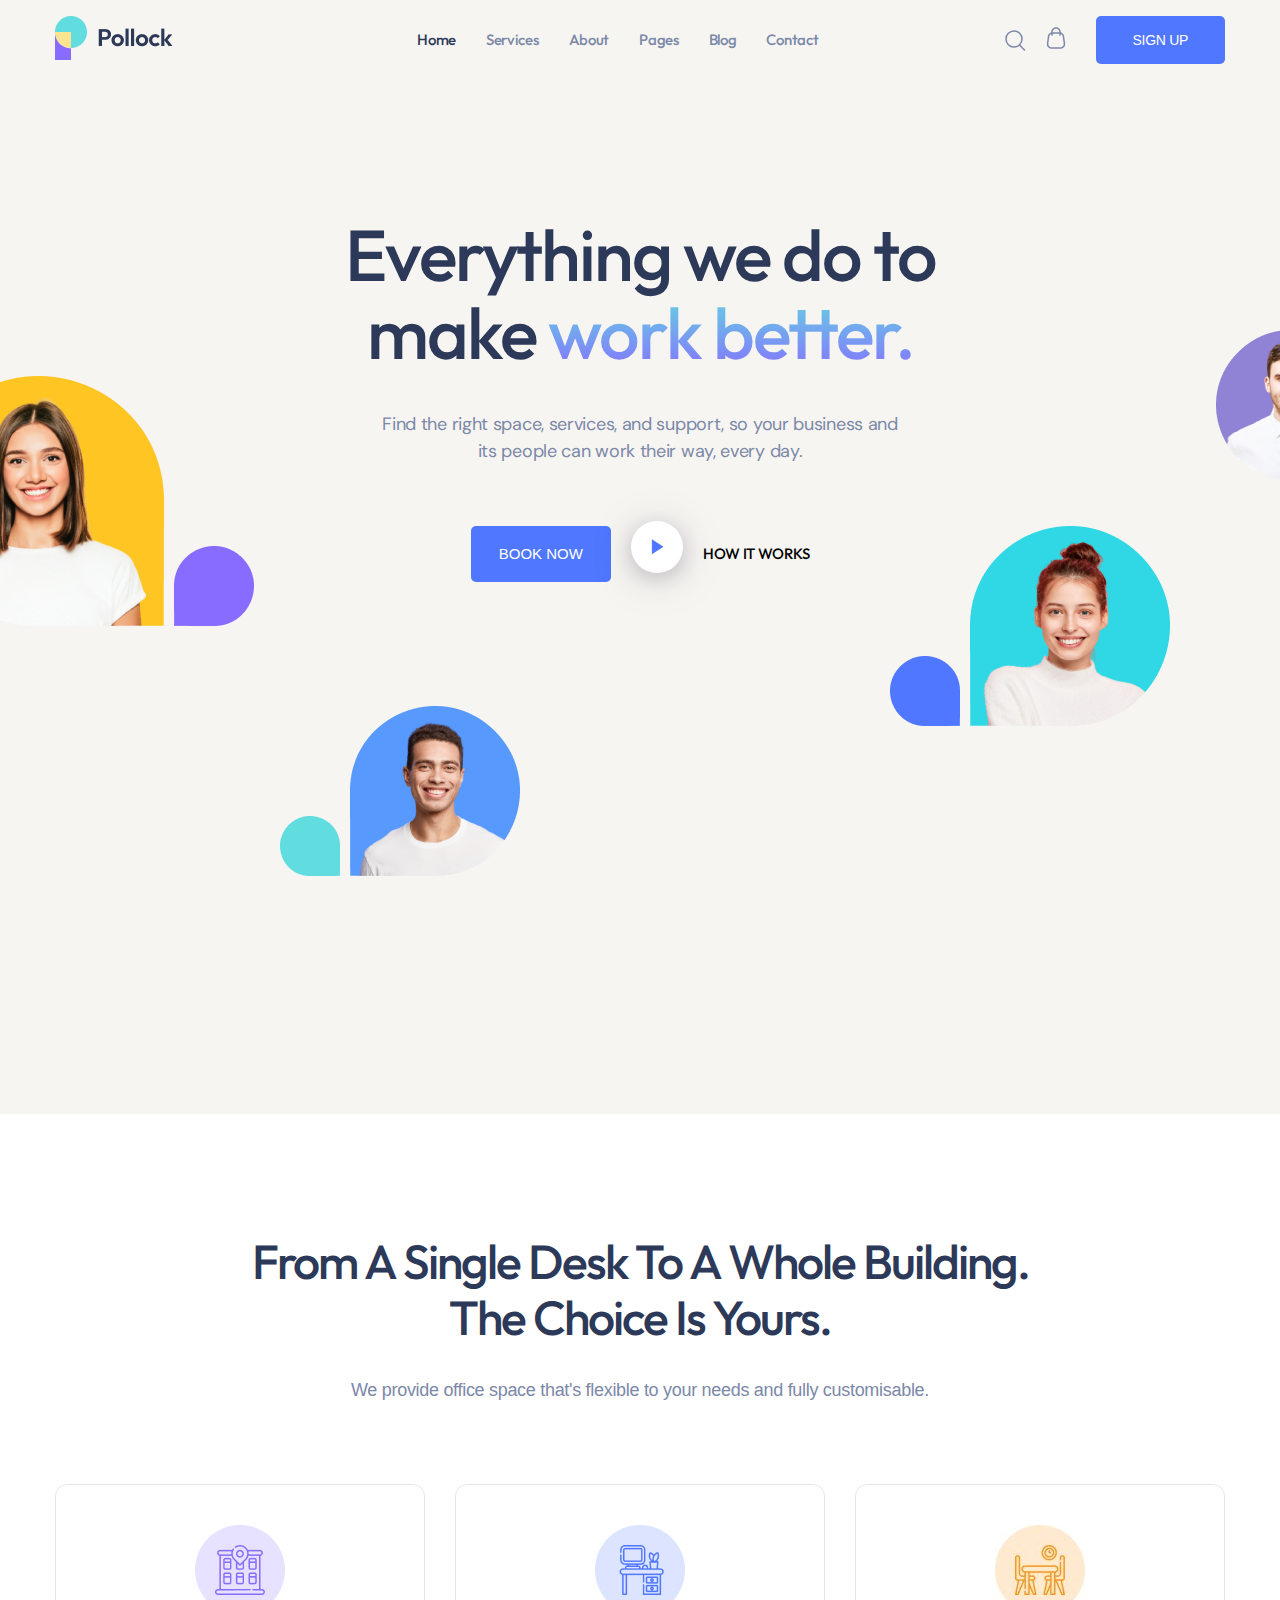
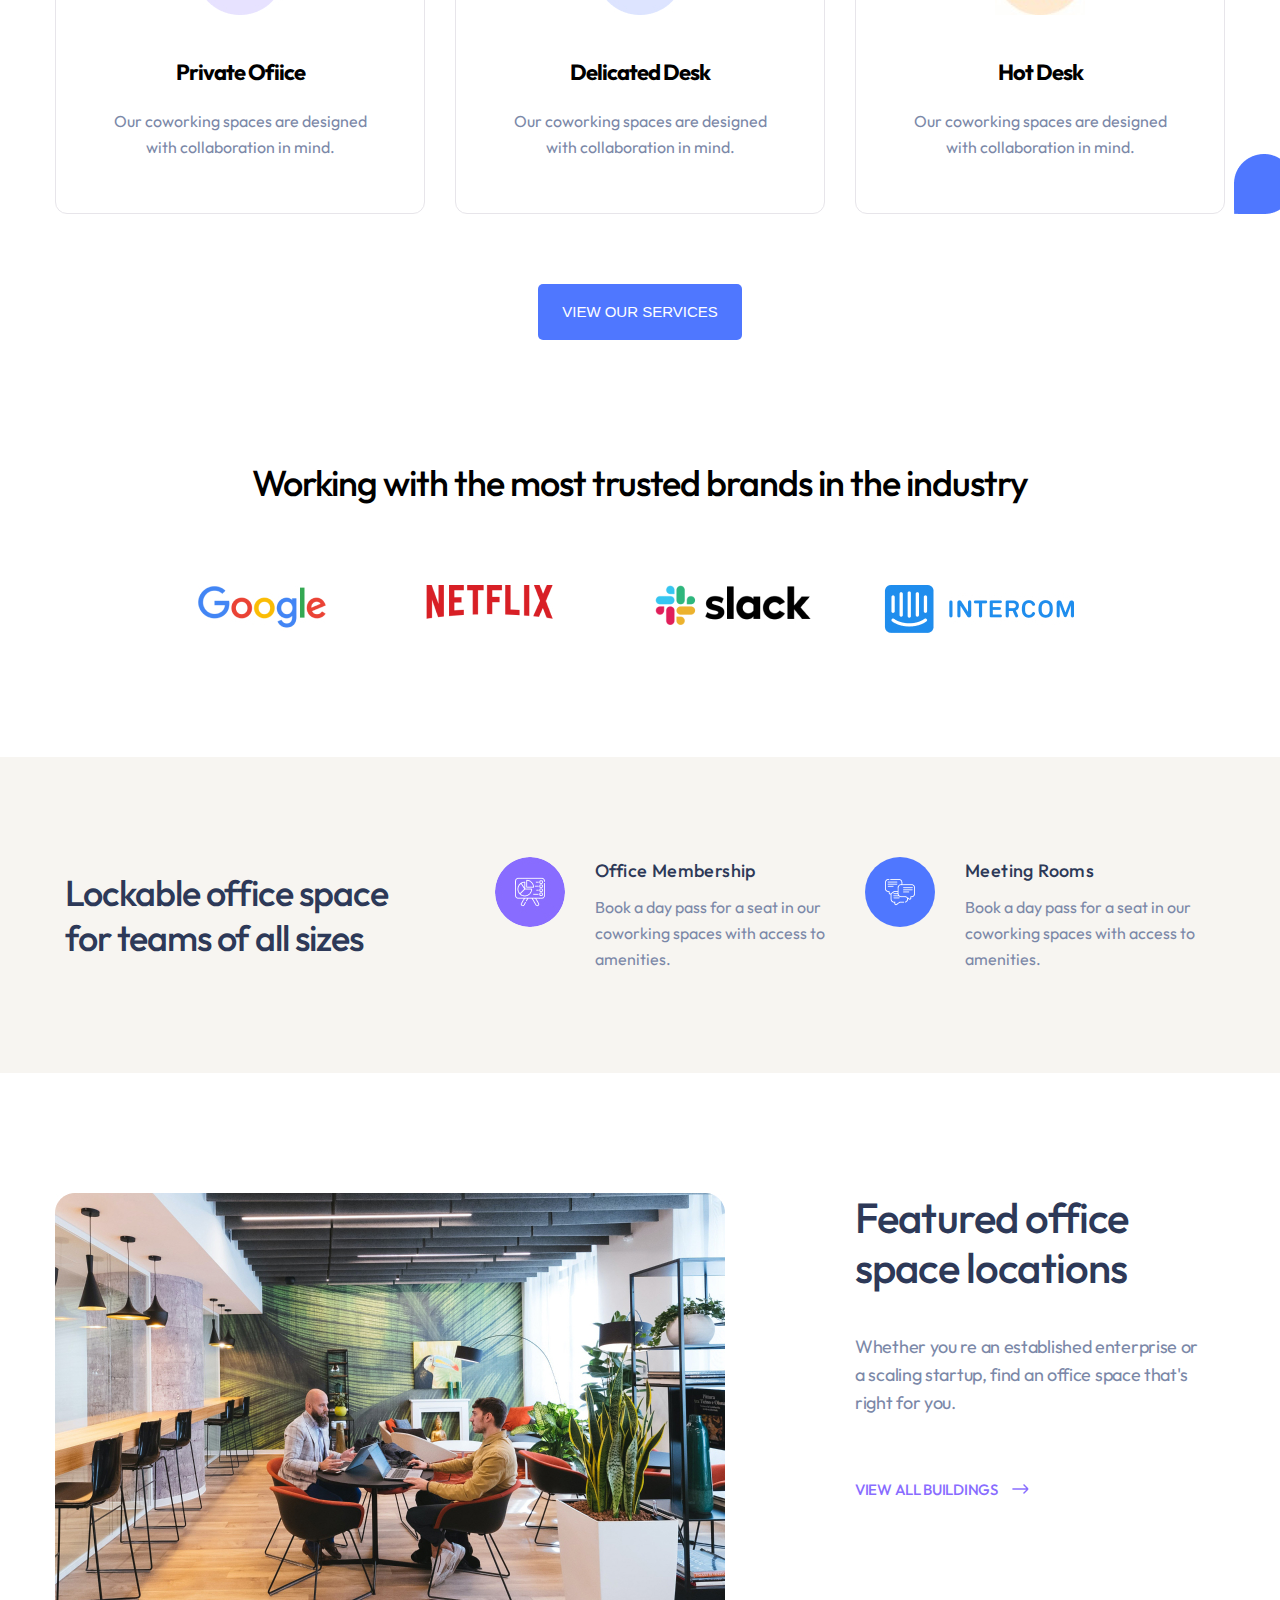
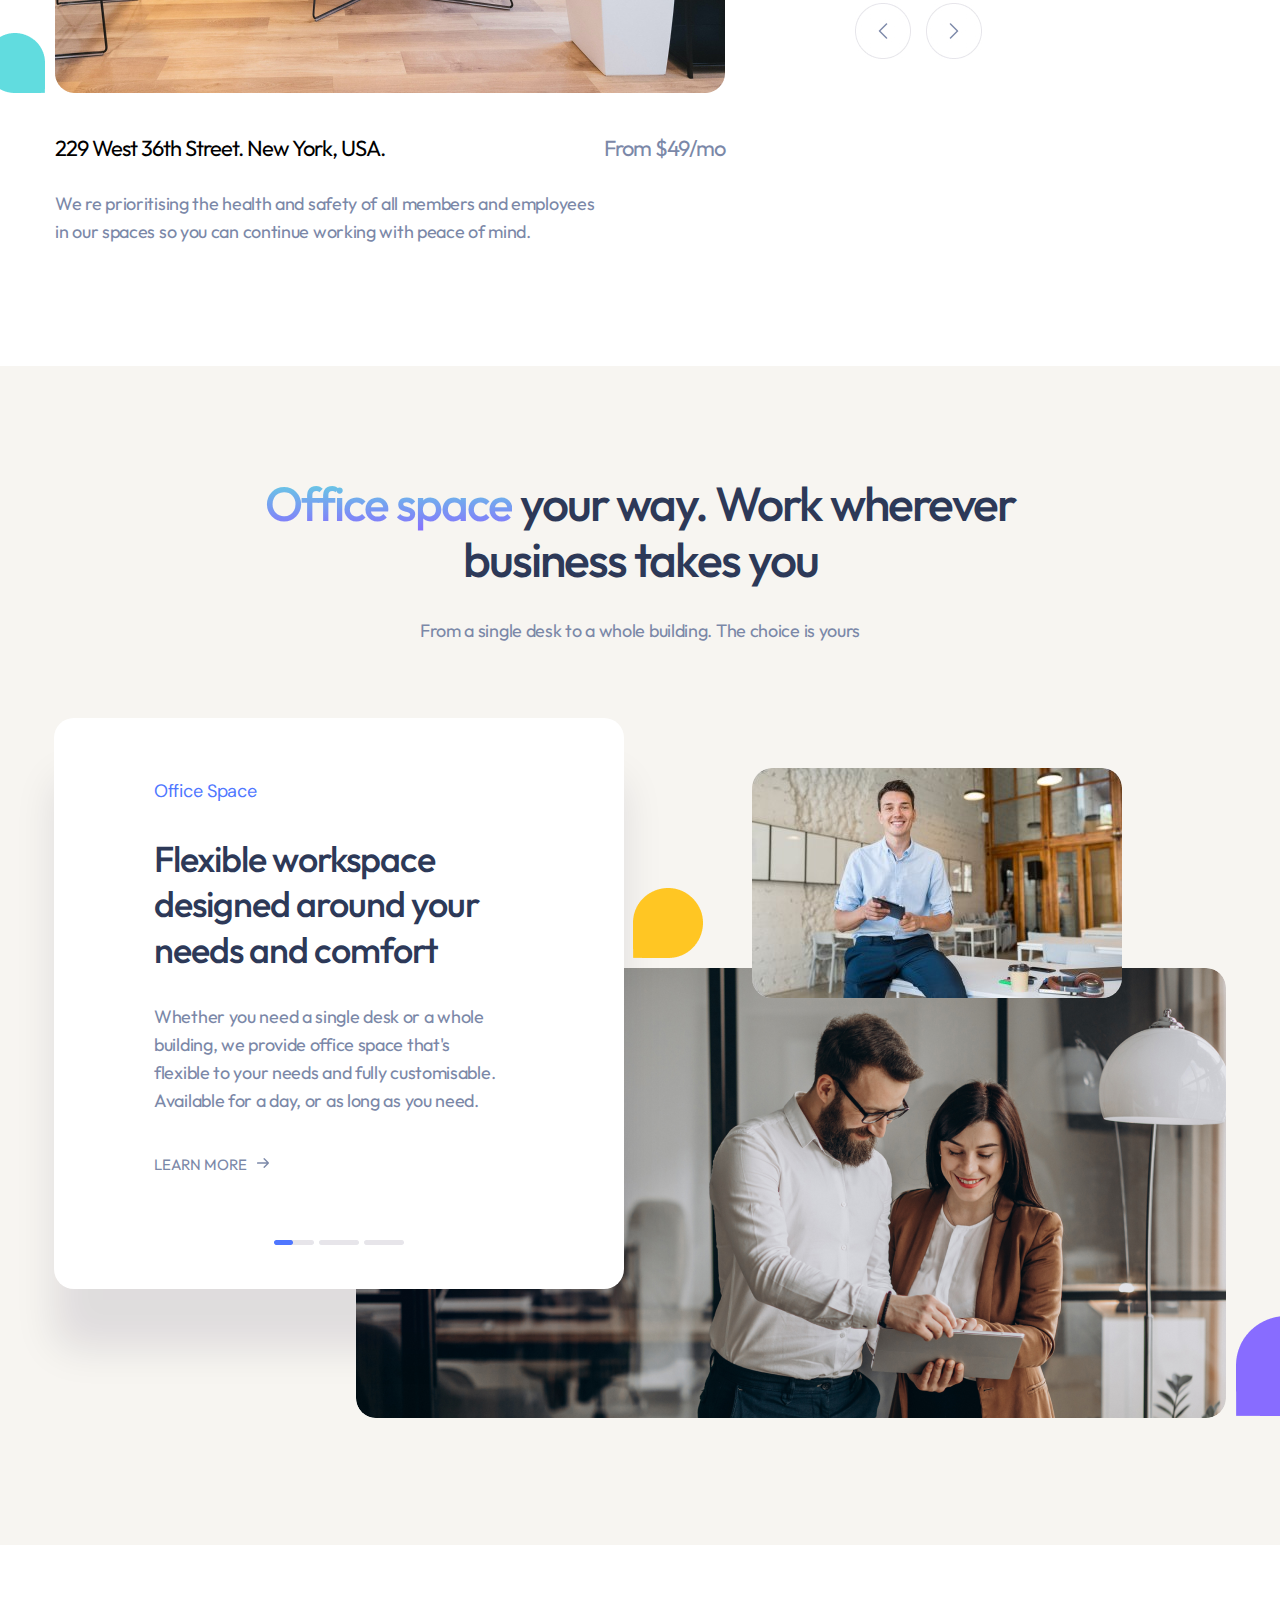
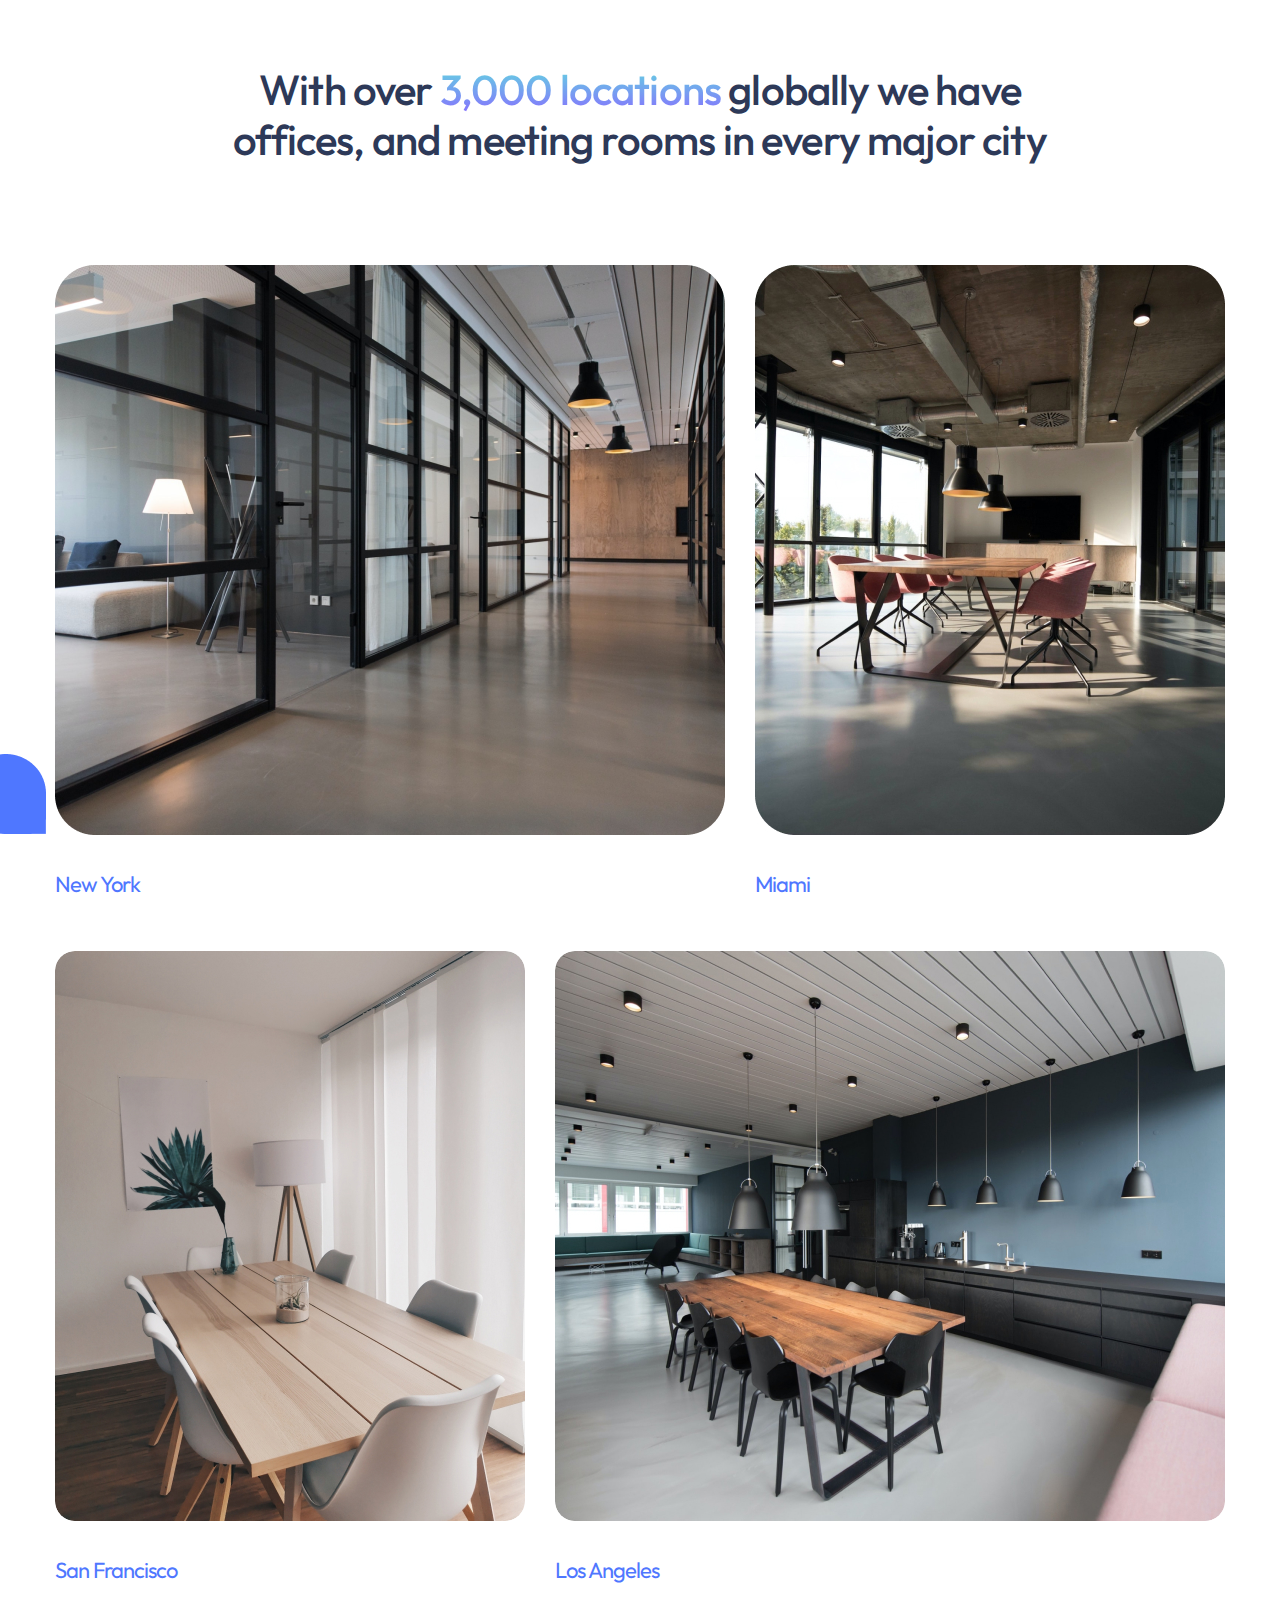
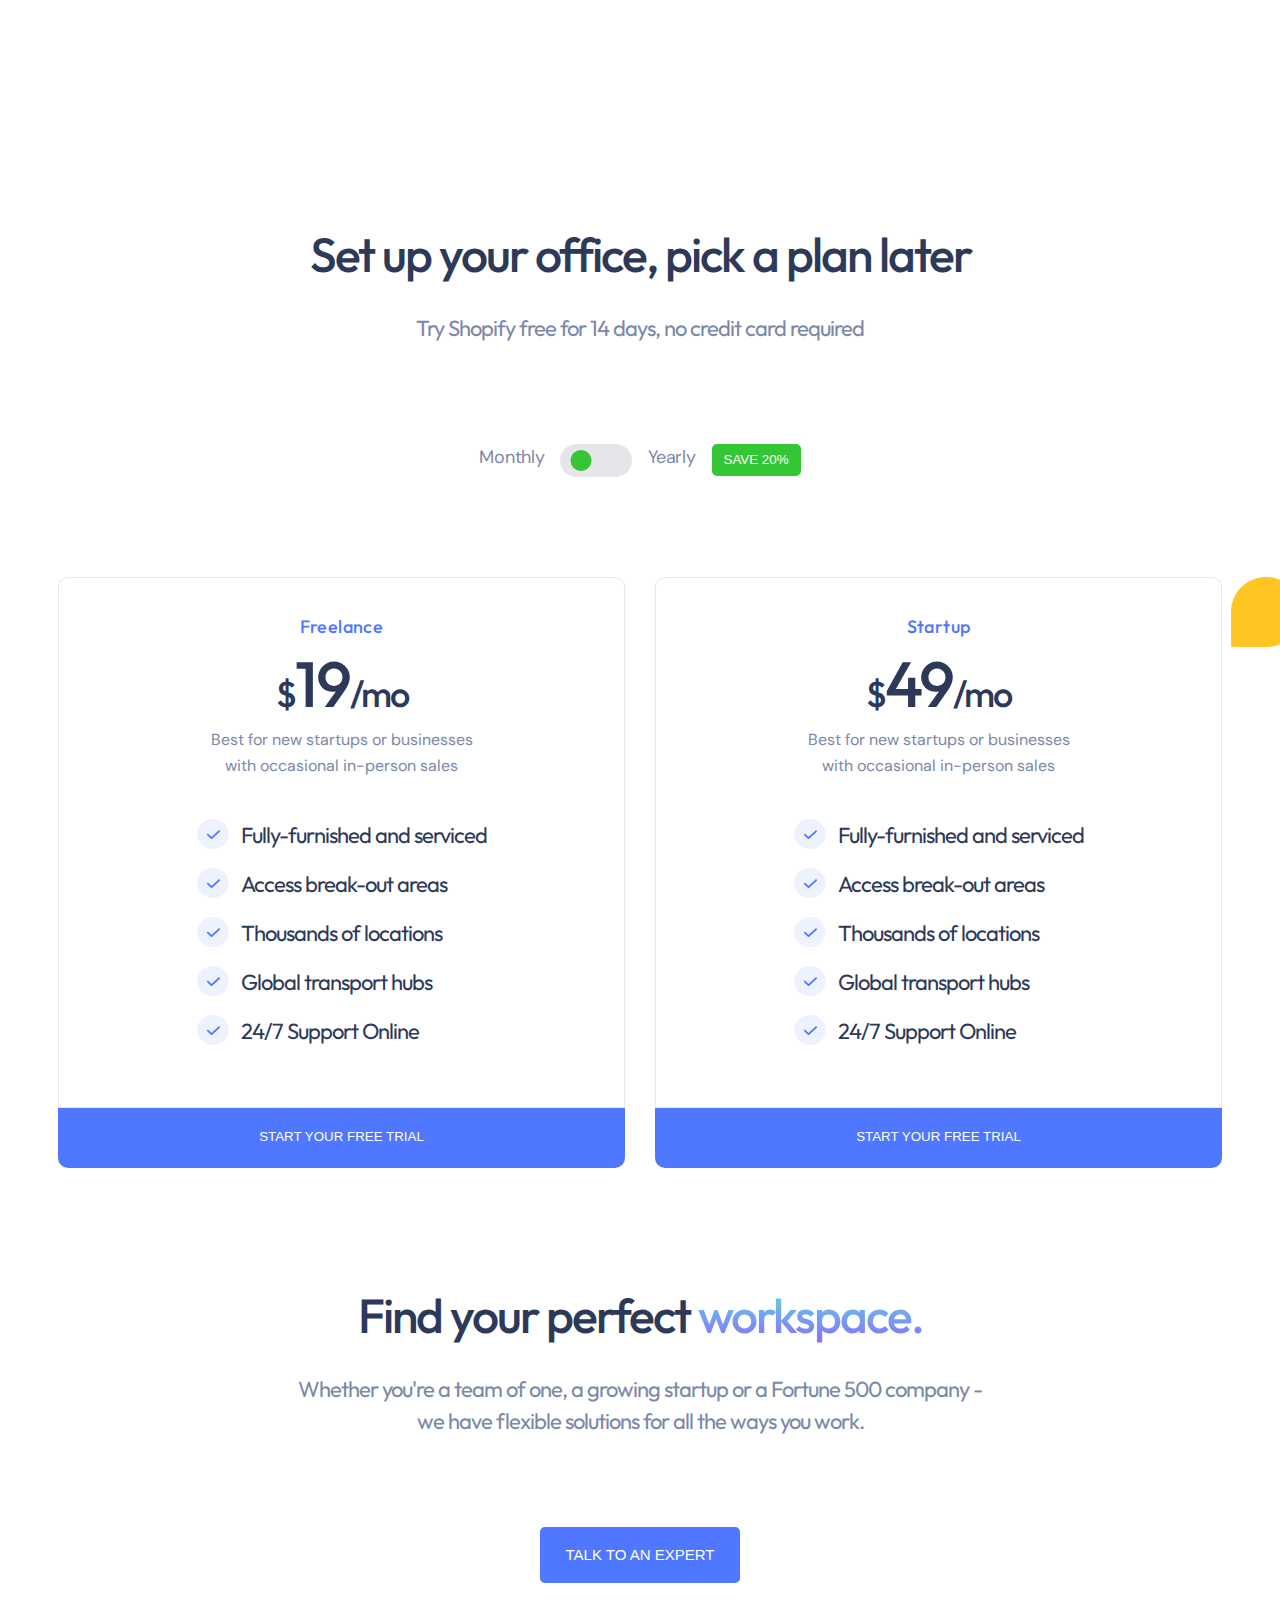
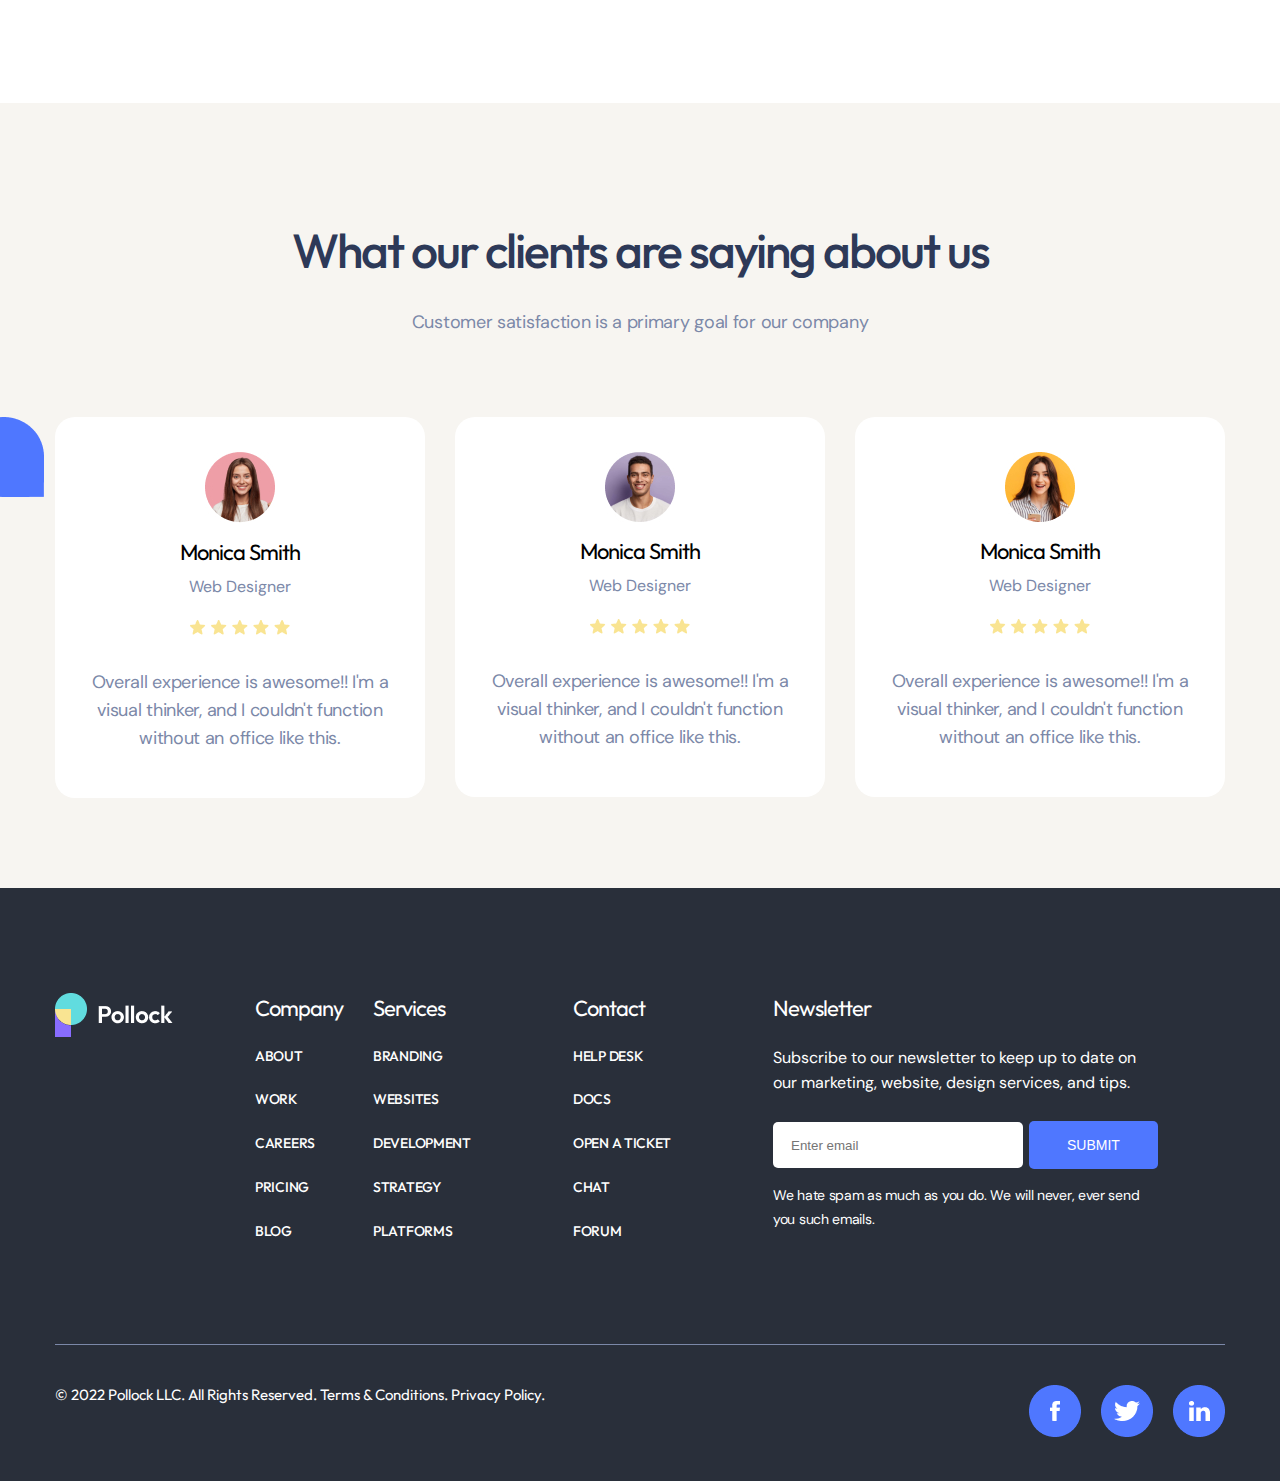
==== commit 1a301327: "update" ====
--- a/public/index.html
+++ b/public/index.html
@@ -3,7 +3,7 @@
   <head>
     <meta charset="UTF-8" />
     <meta name="viewport" content="width=device-width, initial-scale=1.0" />
-    <link rel="stylesheet" href="../styles.css" />
+    <link rel="stylesheet" href="../scss/styles.css" />
     <link rel="preconnect" href="https://fonts.googleapis.com" />
     <link rel="preconnect" href="https://fonts.gstatic.com" crossorigin />
     <link
@@ -20,7 +20,9 @@
             <div class="header__container container">
               <div class="header__logo">
                 <div class="header__logo-img">
-                  <img src="../images/Logo1.png" alt="logo" />
+                  <a href="./index.html"
+                    ><img src="../images/Logo1.png" alt="logo"
+                  /></a>
                 </div>
               </div>
 
--- a/scss/styles.css
+++ b/scss/styles.css
@@ -0,0 +1,1775 @@
+* {
+  padding: 0;
+  margin: 0;
+  box-sizing: border-box;
+}
+
+:root {
+  --grid: 12;
+  --grid-container-width: 1200px;
+  --grid-container-gap: 15px;
+  --grid-col-gap-vertical: 30px;
+  --grid-col-gap-horizontal: 30px;
+  --primary-color: #4f77ff;
+  --text-color: #2d3958;
+  --sub-text-color: #7b88a8;
+  --lines-gray-line: #e7e5ea;
+  --bgbg-light-alt: #f7f5f1;
+  --bgbg-light: #f8fafc;
+  --text-color-purple: #886cff;
+  --action-green: #34c635;
+  --bgbg-gray: #292f3a;
+  --line-color: #7b88a8;
+  --text-text: #888682;
+}
+
+body {
+  font-size: 15px;
+  font-family: "Outfit", sans-serif;
+}
+
+.container {
+  max-width: var(--grid-container-width);
+  margin: auto;
+  padding-left: var(--grid-container-gap);
+  padding-right: var(--grid-container-gap);
+}
+
+.row {
+  display: flex;
+  flex-wrap: wrap;
+  margin-left: calc(var(--grid-col-gap-horizontal) / -2);
+  margin-right: calc(var(--grid-col-gap-horizontal) / -2);
+  margin-top: calc(var(--grid-col-gap-vertical) * -1);
+}
+
+.col {
+  width: calc(var(--col-xs) / var(--grid) * 100%);
+  padding-left: calc(var(--grid-col-gap-horizontal) / 2);
+  padding-right: calc(var(--grid-col-gap-horizontal) / 2);
+  padding-top: var(--grid-col-gap-vertical);
+}
+
+@media (max-width: 768px) {
+  .col {
+    width: calc(var(--col-sm) / var(--grid) * 100%);
+  }
+}
+@media (min-width: 769px) and (max-width: 992px) {
+  .col {
+    width: calc(var(--col-md) / var(--grid) * 100%);
+  }
+}
+@media (min-width: 1100px) {
+  .col {
+    width: calc(var(--col-lg) / var(--grid) * 100%);
+  }
+}
+.header {
+  padding-top: 16px;
+}
+
+.header__container {
+  display: flex;
+  justify-content: space-between;
+}
+
+.header__logo {
+  display: flex;
+  align-items: center;
+  gap: 10px;
+}
+
+.navbar {
+  display: flex;
+  align-items: center;
+}
+
+.navbar__list-items {
+  display: flex;
+  list-style: none;
+  gap: 30px;
+}
+
+.navbar__list-item a {
+  color: var(--sub-text-color);
+  text-decoration: none;
+  font-weight: 500;
+  line-height: 160%;
+  letter-spacing: -0.3px;
+}
+
+.navbar__list-active a {
+  color: var(--text-color);
+}
+
+.header__right {
+  display: flex;
+  align-items: center;
+}
+
+.header__search-icon {
+  cursor: pointer;
+}
+
+.header__bag-icon {
+  margin: 0 30px 0 20px;
+  cursor: pointer;
+}
+
+.header__sigup-btn button {
+  letter-spacing: -0.3px;
+}
+.header__sigup-btn button span {
+  padding: 0 13px;
+}
+
+.hero {
+  padding-top: 152px;
+  padding-bottom: 512px;
+}
+
+.hero__container {
+  position: relative;
+}
+
+.hero__content {
+  display: flex;
+  flex-direction: column;
+  align-items: center;
+}
+
+.hero__content-title {
+  padding: 0 200px;
+  font-size: 72px;
+  font-style: normal;
+  font-weight: 500;
+  line-height: 108.333%; /* 108.333% */
+  letter-spacing: -2px;
+  text-align: center;
+  color: var(--text-color);
+}
+
+.hero__content-description {
+  margin-top: 39px;
+  padding: 0 320px;
+  font-size: 18px;
+  font-weight: 400;
+  line-height: 155.556%;
+  letter-spacing: -0.3px;
+  font-family: "DM Sans", sans-serif;
+  color: var(--sub-text-color);
+  text-align: center;
+}
+
+.hero__booking {
+  margin-top: 40px;
+  display: flex;
+  align-items: center;
+}
+
+.hero__booking-btn span {
+  padding: 0 4px;
+}
+
+.hero__instruct {
+  display: flex;
+  align-items: center;
+}
+
+.hero__instruct-playicon {
+  fill: var(--bgbg-white, #fff);
+  filter: drop-shadow(0px 5px 20px rgba(18, 2, 47, 0.15));
+}
+
+.hero__instruct-description {
+  text-transform: uppercase;
+  font-size: 15px;
+  font-style: normal;
+  font-weight: 500;
+  line-height: 160%;
+  letter-spacing: -0.3px;
+}
+
+.hero__imgs .hero__img-1 {
+  position: absolute;
+  top: 160px;
+  left: -126px;
+}
+.hero__imgs .hero__img-2 {
+  position: absolute;
+  top: 114px;
+  right: -196px;
+}
+.hero__imgs .hero__img-3 {
+  position: absolute;
+  top: 490px;
+  left: 240px;
+}
+.hero__imgs .hero__img-4 {
+  position: absolute;
+  top: 310px;
+  right: 70px;
+}
+.hero__imgs .hero__img-item {
+  position: relative;
+  display: flex;
+  align-items: flex-end;
+  gap: 10px;
+}
+.services {
+  padding-top: 120px;
+  position: relative;
+}
+
+.services__content {
+  display: flex;
+  flex-direction: column;
+  align-items: center;
+  justify-content: center;
+  text-align: center;
+  gap: 30px;
+}
+
+.services__content-title {
+  padding: 0 180px;
+  text-transform: capitalize;
+}
+
+.services__content-description {
+  color: var(--sub-text-color);
+  font-family: " DM Sans", sans-serif;
+  font-size: 18px;
+  font-style: normal;
+  font-weight: 400;
+  line-height: 28px; /* 155.556% */
+  letter-spacing: -0.3px;
+}
+
+.services__card {
+  margin-top: 80px;
+  justify-content: center;
+  gap: 30px;
+}
+
+.services__card-item {
+  border: 1px solid var(--lines-gray-line);
+  width: 370px;
+  height: 330px;
+  border-radius: 12px;
+}
+.services__card-item:hover {
+  box-shadow: 0px 20px 50px 0px rgba(79, 119, 255, 0.2);
+  cursor: pointer;
+}
+.services__card-item .services__card-content {
+  display: flex;
+  flex-direction: column;
+  justify-content: center;
+  align-items: center;
+  text-align: center;
+}
+.services__card-item .services__card-content .services__card-img {
+  padding-top: 10px;
+}
+.services__card-item .services__card-content .services__card-title {
+  margin: 38px 0 20px;
+  font-size: 22px;
+  font-style: normal;
+  font-weight: 400;
+  line-height: 145.455%; /* 145.455% */
+  letter-spacing: -1px;
+}
+.services__card-item .services__card-content .services__card-description {
+  font-size: 16px;
+  font-style: normal;
+  font-weight: 400;
+  line-height: 162.5%; /* 162.5% */
+  color: var(--sub-text-color);
+  width: 270px;
+  margin-bottom: 64px;
+}
+
+.services__btn-view {
+  display: flex;
+  justify-content: center;
+  align-items: center;
+  margin-top: 70px;
+}
+
+.services__uinion {
+  position: absolute;
+  top: 640px;
+  right: -54px;
+}
+
+.cooperate {
+  margin-top: 120px;
+  display: flex;
+  flex-direction: column;
+  align-items: center;
+}
+
+.cooperate__title {
+  margin-bottom: 80px;
+  letter-spacing: -1px;
+  text-align: center;
+  color: #000 !important;
+  font-size: 36px;
+  line-height: 127.778%;
+  font-style: normal;
+  color: var(--text-color);
+  font-weight: 500;
+}
+
+.cooperate__items {
+  width: 915px;
+}
+
+.btn {
+  text-transform: uppercase;
+  color: #fff;
+  border: none;
+  border-radius: 5px;
+  font-weight: 500;
+  line-height: 24px;
+}
+.btn:hover {
+  cursor: pointer;
+}
+
+.btn-primary {
+  background-color: var(--primary-color);
+}
+
+.btn-secondary {
+  background-color: var(--action-green);
+}
+
+.btn-sm {
+  padding: 4px 12px;
+}
+
+.btn-md {
+  font-size: 14px;
+  padding: 12px 24px;
+}
+
+.btn-lg {
+  font-size: 15px;
+  padding: 16px 24px 16px 24px;
+}
+
+.btn-toggled {
+  height: 33px;
+  width: 72px;
+  border-radius: 20px;
+  background-color: #e7e5ea;
+  position: relative;
+  transition: all 0.3s ease;
+}
+.btn-toggled:hover {
+  cursor: pointer;
+}
+.btn-toggled .status {
+  height: 21px;
+  width: 21px;
+  border-radius: 50%;
+  background-color: var(--action-green);
+  position: absolute;
+  top: 6px;
+  right: 30px;
+  transition: transform 0.8s ease;
+  transform: translateX(-50%);
+}
+.btn-toggled .actived {
+  left: unset;
+  left: 30px;
+  transform: translateX(50%);
+}
+
+.office-options {
+  margin-top: 120px;
+}
+
+.office-options__container {
+  width: 1300px;
+  margin: 0 auto;
+  padding: 100px 65px;
+  background-color: var(--bgbg-light-alt);
+  display: flex;
+  justify-content: space-between;
+  align-items: center;
+}
+
+.office-options__title {
+  font-size: 36px;
+  font-style: normal;
+  font-weight: 500;
+  line-height: 127.778%; /* 127.778% */
+  letter-spacing: -1px;
+  color: var(--text-color);
+  padding-right: 70px;
+}
+
+.office-options__item {
+  display: flex;
+  gap: 30px;
+}
+
+.office-options__img img {
+  border-radius: 50%;
+}
+
+.office-options__item-img-meeting {
+  height: 70px;
+  width: 70px;
+  border-radius: 50%;
+  background-color: var(--primary-color);
+  display: flex;
+  justify-content: center;
+  align-items: center;
+}
+
+.office-options__content {
+  display: flex;
+  flex-direction: column;
+  gap: 10px;
+}
+
+.office-options__content-title {
+  letter-spacing: 0.4px;
+  font-size: 18px;
+  font-style: normal;
+  font-weight: 500;
+  line-height: 155.556%; /* 155.556% */
+  color: var(--text-color);
+}
+
+.office-options__content-description {
+  font-size: 16px;
+  font-style: normal;
+  font-weight: 400;
+  line-height: 162.5%; /* 162.5% */
+  color: var(--sub-text-color);
+  width: 270px;
+}
+
+.office-feature {
+  padding-top: 120px;
+}
+
+.office-feature__container {
+  display: flex;
+  gap: 130px;
+  position: relative;
+}
+
+.office-feature__left {
+  padding-bottom: 120px;
+}
+
+.office-feature__img {
+  width: 670px;
+  height: 500px;
+  border-radius: 20px;
+}
+
+.office-feature__info {
+  display: flex;
+  justify-content: space-between;
+  margin: 40px 0 25px;
+}
+
+.office-feature__address {
+  letter-spacing: -1px;
+  font-size: 22px;
+  font-style: normal;
+  font-weight: 400;
+  line-height: 145.455%; /* 145.455% */
+  letter-spacing: -1px;
+}
+
+.office-feature__price {
+  font-size: 22px;
+  font-style: normal;
+  font-weight: 400;
+  line-height: 145.455%; /* 145.455% */
+  letter-spacing: -1px;
+  color: var(--sub-text-color);
+}
+
+.office-feature__description {
+  font-size: 18px;
+  font-style: normal;
+  font-weight: 400;
+  line-height: 155.556%; /* 155.556% */
+  letter-spacing: -0.3px;
+  color: var(--sub-text-color);
+  padding-right: 130px;
+}
+
+.office-feature__title {
+  letter-spacing: -0.84px;
+}
+
+.office-feature__description-2 {
+  margin: 40px 0 60px;
+  padding-right: 20px;
+}
+.office-feature__description-2 p {
+  color: var(--sub-text-color);
+  font-size: 18px;
+  font-style: normal;
+  font-weight: 400;
+  line-height: 155.556%; /* 155.556% */
+  letter-spacing: -0.3px;
+}
+
+.office-feature__view-all {
+  display: flex;
+  gap: 10px;
+}
+
+.office-feature__view-title {
+  font-size: 15px;
+  font-style: normal;
+  font-weight: 500;
+  line-height: 171.429%; /* 160% */
+  letter-spacing: -0.3px;
+  text-transform: uppercase;
+  color: var(--text-color-purple);
+}
+
+.office-feature__direct-btn {
+  display: flex;
+  gap: 15px;
+  margin-top: 98px;
+}
+.office-feature__direct-btn .office-feature__btn-right img:hover {
+  cursor: pointer;
+  fill: var(#fff);
+  filter: drop-shadow(0px 20px 50px rgba(79, 119, 255, 0.2));
+  border-radius: 50%;
+  border: 1px solid #fff;
+}
+
+.office-feature__union {
+  position: absolute;
+  top: 440px;
+  left: -70px;
+}
+
+.office-space {
+  background-color: var(--bgbg-light-alt);
+}
+
+.office-space__container {
+  position: relative;
+}
+
+.office-space__heading {
+  padding: 110px 0 900px;
+  display: flex;
+  flex-direction: column;
+  gap: 30px;
+  justify-content: center;
+  align-items: center;
+  text-align: center;
+}
+
+.office-space__title {
+  color: var(--text-color);
+  padding: 0 130px;
+}
+
+.office-space__description {
+  color: var(--sub-text-color);
+  font-size: 18px;
+  font-style: normal;
+  font-weight: 400;
+  line-height: 155.556%; /* 155.556% */
+  letter-spacing: -0.3px;
+}
+
+.office-space__info {
+  width: 570px;
+  border-radius: 20px;
+  padding: 60px 100px 40px;
+  box-shadow: 0px 60px 40px 0px rgba(18, 2, 47, 0.1);
+  position: absolute;
+  top: 352px;
+  left: 14px;
+  background-color: #fff;
+  z-index: 10;
+}
+
+.office-space__info-name {
+  font-family: "DM Sans", sans-serif;
+  font-size: 18px;
+  font-style: normal;
+  font-weight: 400;
+  line-height: 155.556%; /* 155.556% */
+  letter-spacing: -0.3px;
+  color: var(--primary-color);
+}
+
+.office-space__info-title {
+  font-size: 36px;
+  font-style: normal;
+  font-weight: 500;
+  line-height: 127.778%; /* 127.778% */
+  letter-spacing: -1px;
+  padding: 30px 0;
+}
+
+.office-space__info-description {
+  font-size: 18px;
+  font-style: normal;
+  font-weight: 400;
+  line-height: 155.556%; /* 155.556% */
+  letter-spacing: -0.3px;
+  color: var(--sub-text-color);
+  padding-right: 20px;
+}
+
+.office-space__info-more-info {
+  padding-top: 40px;
+  display: flex;
+  align-items: center;
+  gap: 10px;
+}
+.office-space__info-more-info .office-space__info-learn {
+  color: var(--sub-text-color);
+  text-transform: uppercase;
+}
+.office-space__info-indicator {
+  padding-top: 55px;
+  text-align: center;
+}
+
+.office-space__img-1 {
+  position: absolute;
+  top: 402px;
+  right: 118px;
+  z-index: 10;
+}
+.office-space__img-1 img {
+  border-radius: 20px;
+}
+
+.office-space__img-2 {
+  position: absolute;
+  top: 602px;
+  right: 14px;
+}
+.office-space__img-2 img {
+  border-radius: 20px;
+}
+
+.office-space__union-1 {
+  position: absolute;
+  top: 522px;
+  left: 50%;
+  transform: translateX(-10%);
+  z-index: 100;
+}
+
+.office-space__union-2 {
+  position: absolute;
+  top: 950px;
+  right: -96px;
+}
+
+.office-sample {
+  margin-top: 120px;
+  margin-bottom: 120px;
+  display: flex;
+  flex-direction: column;
+  justify-content: center;
+  align-items: center;
+  text-align: center;
+  gap: 50px;
+  position: relative;
+}
+
+.office-sample__title {
+  padding: 0 140px;
+  padding-bottom: 50px;
+  font-size: 42px;
+  font-style: normal;
+  font-weight: 500;
+  line-height: 119.048%; /* 119.048% */
+  letter-spacing: -0.84px;
+}
+
+.office-sample__item {
+  display: flex;
+  gap: 30px;
+}
+
+.office-sample__item-detail {
+  display: flex;
+  flex-direction: column;
+  align-items: flex-start;
+  gap: 30px;
+}
+
+.office-sample__item-img img {
+  border-radius: 20px;
+}
+
+.office-sample__item-place {
+  font-size: 22px;
+  font-style: normal;
+  font-weight: 400;
+  line-height: 145.455%; /* 145.455% */
+  letter-spacing: -1px;
+  color: var(--primary-color);
+  text-transform: capitalize;
+}
+
+.office-sample__union {
+  position: absolute;
+  top: 48%;
+  transform: translateY(-50%);
+  left: -74px;
+}
+
+.office-price {
+  padding-top: 120px;
+  display: flex;
+  flex-direction: column;
+  justify-content: center;
+  align-items: center;
+  gap: 100px;
+}
+
+.office-price__heading {
+  display: flex;
+  flex-direction: column;
+  justify-content: center;
+  align-items: center;
+  text-align: center;
+  gap: 30px;
+}
+
+.office-pirce__heading-title {
+  color: var(--text-color);
+}
+
+.office-pirce__heading-description {
+  font-size: 22px;
+  font-style: normal;
+  font-weight: 400;
+  line-height: 145.455%; /* 145.455% */
+  letter-spacing: -1px;
+  color: var(--sub-text-color);
+}
+
+.office-price__btns {
+  display: flex;
+  gap: 16px;
+}
+
+.office-price__btn-item {
+  display: flex;
+  gap: 16px;
+}
+
+.office-price__btn-tag {
+  font-family: "DM Sans", sans-serif;
+  font-size: 18px;
+  font-style: normal;
+  font-weight: 400;
+  line-height: 155.556%; /* 155.556% */
+  letter-spacing: -0.3px;
+  color: var(--sub-text-color);
+}
+
+.office-price__btn-img img {
+  border-radius: 20px;
+}
+
+.office-price__option {
+  position: relative;
+}
+
+.office-price__option-detail {
+  padding: 0 33px;
+  display: flex;
+  flex-direction: column;
+  justify-content: center;
+  align-items: center;
+  text-align: center;
+  background-color: #fff;
+  border: 1px solid #e7e5ea;
+  border-radius: 10px 10px 0 0;
+  padding-bottom: 58px;
+}
+
+.office-price__option-name {
+  font-size: 18px;
+  font-style: normal;
+  font-weight: 500;
+  line-height: 155.556%; /* 155.556% */
+  letter-spacing: 0.4px;
+  padding-top: 35px;
+  color: var(--primary-color);
+}
+
+.office-price__option-price {
+  padding: 20px 0 10px;
+  font-style: normal;
+  font-weight: 500;
+  line-height: 127.778%;
+  letter-spacing: -2px;
+  color: var(--text-color);
+  font-size: 36px;
+}
+.office-price__option-price span {
+  font-size: 64px;
+}
+
+.office-price__option-description {
+  font-family: "DM Sans", sans-serif;
+  font-size: 16px;
+  font-style: normal;
+  font-weight: 400;
+  line-height: 162.5%; /* 162.5% */
+  color: var(--sub-text-color);
+  width: 58%;
+  padding-bottom: 40px;
+}
+
+.office-price__option-info {
+  display: flex;
+  flex-direction: column;
+  gap: 15px;
+}
+
+.office-price__option-info-item {
+  display: flex;
+  gap: 12px;
+  align-items: center;
+}
+
+.office-price__option-info-content {
+  font-size: 22px;
+  font-style: normal;
+  font-weight: 400;
+  line-height: 145.455%; /* 145.455% */
+  letter-spacing: -1px;
+  color: var(--text-color);
+}
+
+.office-price__option-btn {
+  width: 100%;
+}
+.office-price__option-btn button {
+  width: 100%;
+  border-radius: 0px 0px 10px 10px;
+  padding: 17px 0 19px;
+}
+
+.office-price__union {
+  position: absolute;
+  top: 30px;
+  right: -64px;
+}
+
+.office-advise {
+  margin-top: 120px;
+  margin-bottom: 120px;
+  display: flex;
+  flex-direction: column;
+  justify-content: center;
+  align-items: center;
+  gap: 90px;
+}
+
+.office-advise__heading {
+  display: flex;
+  flex-direction: column;
+  justify-content: center;
+  align-items: center;
+  text-align: center;
+  gap: 30px;
+}
+
+.office-advise__heading-title {
+  color: var(--text-color);
+}
+
+.office-advise__heading-description {
+  font-size: 22px;
+  font-style: normal;
+  font-weight: 400;
+  line-height: 145.455%; /* 145.455% */
+  letter-spacing: -1px;
+  color: var(--sub-text-color);
+  padding: 0 240px;
+}
+
+.office-advise__btn button span {
+  padding: 0 2px;
+}
+
+.client-comment {
+  padding-top: 120px;
+  padding-bottom: 120px;
+  background-color: var(--bgbg-light-alt);
+}
+
+.client-comment__container {
+  display: flex;
+  flex-direction: column;
+  align-items: center;
+  justify-content: center;
+  gap: 80px;
+}
+
+.client-comment__heading {
+  display: flex;
+  flex-direction: column;
+  align-items: center;
+  justify-content: center;
+  text-align: center;
+  gap: 30px;
+}
+
+.client-comment__heading-title {
+  color: var(--text-color);
+}
+
+.client-comment__heading-description {
+  font-family: "DM Sans", sans-serif;
+  font-size: 18px;
+  font-style: normal;
+  font-weight: 400;
+  line-height: 155.556%; /* 155.556% */
+  letter-spacing: -0.3px;
+  color: var(--sub-text-color);
+}
+
+.client-comment__rating {
+  position: relative;
+}
+
+.client-comment__rating-content {
+  background-color: #fff;
+  border-radius: 20px;
+  display: flex;
+  flex-direction: column;
+  justify-content: center;
+  align-items: center;
+}
+
+.client-comment__rating-img {
+  padding-top: 35px;
+}
+
+.client-comment__rating-name {
+  padding: 10px 0 5px;
+  font-size: 22px;
+  font-style: normal;
+  font-weight: 400;
+  line-height: 145.455%; /* 145.455% */
+  letter-spacing: -1px;
+}
+
+.client-comment__rating-job {
+  font-family: "DM Sans", sans-serif;
+  font-size: 16px;
+  font-style: normal;
+  font-weight: 400;
+  line-height: 162.5%; /* 162.5% */
+  color: var(--sub-text-color);
+}
+
+.client-comment__rating-rating {
+  padding: 20px 0 30px;
+}
+
+.client-comment__rating-description {
+  font-family: "DM Sans", sans-serif;
+  font-size: 18px;
+  font-style: normal;
+  font-weight: 400;
+  line-height: 155.556%; /* 155.556% */
+  text-align: center;
+  letter-spacing: -0.3px;
+  color: var(--sub-text-color);
+  padding: 0px 36px;
+  padding-bottom: 45px;
+}
+
+.client-comment__union {
+  position: absolute;
+  top: 30px;
+  left: -76px;
+}
+
+.heading {
+  font-style: normal;
+  color: var(--text-color);
+  font-weight: 500;
+}
+
+.heading--md {
+  font-size: 42px;
+  line-height: 119.048%;
+}
+
+.heading--lg {
+  font-size: 48px;
+  line-height: 116.667%;
+  letter-spacing: -2px;
+}
+
+.text-gradient {
+  background: linear-gradient(to bottom, #61dcdf 0%, #886cff 100%);
+  -webkit-background-clip: text;
+  color: transparent;
+  font-weight: 500;
+}
+
+.footer {
+  background-color: var(--bgbg-gray);
+  color: #fff;
+}
+
+.footer-container {
+  justify-content: center;
+  align-items: center;
+}
+
+.footer-top {
+  padding: 75px 0 100px;
+}
+
+.footer-top__detail-title {
+  color: #fff;
+  text-transform: capitalize;
+  font-size: 22px;
+  font-style: normal;
+  font-weight: 400;
+  line-height: 145.455%; /* 145.455% */
+  letter-spacing: -1px;
+}
+
+.footer-top__detail-description {
+  font-family: "DM Sans", sans-serif;
+  font-size: 16px;
+  font-style: normal;
+  font-weight: 400;
+  line-height: 162.5%; /* 162.5% */
+  padding: 20px 0 25px;
+}
+
+.footer-top__detail-list {
+  list-style: none;
+}
+
+.footer-top__detail-item {
+  padding-top: 20px;
+  text-transform: uppercase;
+  display: flex;
+  flex-direction: column;
+  gap: 10px;
+}
+.footer-top__detail-item a {
+  text-decoration: none;
+  color: #fff;
+  font-size: 14px;
+  font-style: normal;
+  font-weight: 500;
+  line-height: 171.429%; /* 171.429% */
+  letter-spacing: -0.3px;
+}
+
+.footer-top__detail-submit {
+  display: flex;
+  gap: 6px;
+  align-items: center;
+}
+
+.footer-top__detail-submit-input {
+  border-radius: 5px;
+}
+.footer-top__detail-submit-input input {
+  outline: none;
+  border: none;
+  padding: 16px 55px 15px 18px;
+  border-radius: 5px;
+}
+
+.footer-top__detail-submit-btn button span {
+  padding: 0 14px;
+}
+
+.footer-top__detail-description-2 {
+  margin-top: 15px;
+  font-family: "DM Sans", sans-serif;
+  font-size: 14px;
+  font-style: normal;
+  font-weight: 400;
+  line-height: 171.429%; /* 171.429% */
+  letter-spacing: -0.3px;
+}
+
+.footer-bottom {
+  display: flex;
+  justify-content: space-between;
+  padding: 40px 0;
+  border-top: 1px solid var(--line-color);
+}
+
+.footer-bottom__social {
+  display: flex;
+  gap: 20px;
+}
+
+.banner {
+  padding: 140px 0 186px;
+}
+
+.banner__content {
+  display: flex;
+  flex-direction: column;
+  justify-content: center;
+  align-items: center;
+  gap: 30px;
+}
+
+.banner__content-page {
+  color: var(--sub-text-color);
+}
+.banner__content-page p {
+  font-size: 15px;
+  font-style: normal;
+  font-weight: 500;
+  line-height: 160%; /* 160% */
+  letter-spacing: -0.3px;
+  text-transform: uppercase;
+}
+.banner__content-page p span {
+  color: var(--text-color);
+}
+
+.post-container {
+  display: flex;
+  flex-direction: column;
+  gap: 50px;
+  margin-right: 34px;
+}
+
+.post-item {
+  border-radius: 5px;
+  display: flex;
+  flex-direction: column;
+  align-items: center;
+  border: 1px solid var(--lines-gray-line);
+}
+
+.post-item__content {
+  background-color: #fff;
+  display: grid;
+  gap: 30px;
+  padding: 28px 40px 0;
+}
+
+.post-item__info {
+  display: flex;
+  justify-content: space-between;
+}
+
+.post-item__info-author {
+  display: flex;
+  align-items: center;
+  gap: 10px;
+  color: var(--sub-text-color);
+}
+
+.post-info__author-name {
+  font-size: 15px;
+  font-style: normal;
+  font-weight: 500;
+  line-height: 160%; /* 160% */
+  letter-spacing: -0.3px;
+  text-transform: uppercase;
+}
+
+.post-item__title {
+  font-size: 36px;
+  font-style: normal;
+  font-weight: 500;
+  line-height: 127.778%; /* 127.778% */
+  letter-spacing: -1px;
+}
+.post-item__title a {
+  color: var(--text-color);
+  text-decoration: none;
+}
+
+.post-item__description {
+  font-family: "DM Sans", sans-serif;
+  font-size: 16px;
+  font-style: normal;
+  font-weight: 400;
+  line-height: 162.5%; /* 162.5% */
+  color: var(--sub-text-color);
+}
+
+.post-item__btn {
+  padding: 10px 0 43px;
+}
+
+.pagination {
+  color: var(--sub-text-color);
+  background-color: #fff;
+  display: flex;
+  justify-content: center;
+  align-items: center;
+  gap: 5px;
+}
+
+.pagination__arrow-right {
+  padding-left: 10px;
+}
+
+.pagination__arrow-left {
+  padding-right: 10px;
+}
+
+.pagination__item {
+  font-size: 14px;
+  font-style: normal;
+  font-weight: 500;
+  line-height: 171.429%; /* 171.429% */
+  letter-spacing: -0.3px;
+  text-transform: uppercase;
+  padding: 13px 23px;
+}
+.pagination__item:hover {
+  color: #fff;
+  background-color: var(--primary-color);
+  border-radius: 5px;
+  cursor: pointer;
+}
+
+.pagination--active {
+  color: #fff;
+  background-color: var(--primary-color);
+  border-radius: 5px;
+}
+
+.blogsidebar {
+  display: flex;
+  flex-direction: column;
+  gap: 30px;
+}
+
+.blogsidebar-container {
+  display: flex;
+  flex-direction: column;
+  gap: 30px;
+}
+
+.blogsidebar-item {
+  border-radius: 5px;
+  background: var(--bgbg-light);
+  padding: 20px 30px 30px;
+}
+
+.blogsidebar-item__search-title {
+  font-size: 18px;
+  font-style: normal;
+  font-weight: 500;
+  line-height: 155.556%; /* 155.556% */
+  letter-spacing: 0.4px;
+  color: var(--text-color);
+  padding-bottom: 28px;
+}
+
+.blogsidebar-item__search-box {
+  border-radius: 5px;
+  border: 1px solid var(--lines-gray-line);
+  background-color: #fff;
+  position: relative;
+}
+
+.blogsidebar-item__search-input {
+  padding: 11px 18px;
+}
+.blogsidebar-item__search-input input {
+  border: none;
+  outline: none;
+  font-family: "DM Sans", sans-serif;
+  font-size: 16px;
+  font-style: normal;
+  font-weight: 400;
+  line-height: 26px;
+  color: var(--sub-text-color);
+}
+
+.blogsidebar-item__search-icon {
+  position: absolute;
+  top: 0;
+  right: 0;
+  transform: translate(-50%, 50%);
+}
+
+.blogsidebar-news__title {
+  font-size: 18px;
+  font-style: normal;
+  font-weight: 500;
+  line-height: 155.556%; /* 155.556% */
+  letter-spacing: 0.4px;
+  color: var(--text-color);
+  padding-bottom: 28px;
+}
+
+.blogsidebar-news__item {
+  display: flex;
+  gap: 20px;
+  padding-bottom: 20px;
+}
+.blogsidebar-news__item:last-child {
+  padding-bottom: 0;
+}
+
+.blogsidebar-news__item-img-active img {
+  border: 1px solid var(--primary-color);
+}
+
+.blogsidebar-news__item-title {
+  font-family: "DM Sans", sans-serif;
+  font-size: 14px;
+  font-style: normal;
+  font-weight: 400;
+  line-height: 171.429%; /* 171.429% */
+  letter-spacing: -0.3px;
+  color: var(--sub-text-color);
+  padding-right: 40px;
+}
+
+.blogsidebar-category__title {
+  font-size: 18px;
+  font-style: normal;
+  font-weight: 500;
+  line-height: 155.556%; /* 155.556% */
+  letter-spacing: 0.4px;
+  color: var(--text-color);
+  padding-bottom: 28px;
+}
+
+.blogsidebar-select {
+  border: 1px solid var(--lines-gray-line);
+  border-radius: 5px;
+  background-color: #fff;
+  padding: 11px 18px;
+}
+.blogsidebar-select select {
+  height: 24px;
+  padding-right: 100px;
+  outline: none;
+  border: none;
+  font-family: "DM Sans", sans-serif;
+  font-size: 16px;
+  font-style: normal;
+  font-weight: 400;
+  line-height: 162.5%; /* 162.5% */
+  color: var(--sub-text-color);
+}
+
+.blogsidebar-tags__title {
+  font-size: 18px;
+  font-style: normal;
+  font-weight: 500;
+  line-height: 155.556%; /* 155.556% */
+  letter-spacing: 0.4px;
+  color: var(--text-color);
+  margin-bottom: 28px;
+}
+
+.blogsidebar-tags__list {
+  display: flex;
+  gap: 5px;
+  max-width: 90%;
+  flex-wrap: wrap;
+}
+
+.blogsidebar-tags__item {
+  color: #fff;
+  padding: 0 5px;
+  font-family: "DM Sans", sans-serif;
+  font-size: 12px;
+  font-style: normal;
+  font-weight: 400;
+  line-height: 200%; /* 200% */
+  letter-spacing: -0.3px;
+  background-color: var(--primary-color);
+  border-radius: 5px;
+}
+
+.blogsidebar-archive__title {
+  font-size: 18px;
+  font-style: normal;
+  font-weight: 500;
+  line-height: 155.556%; /* 155.556% */
+  letter-spacing: 0.4px;
+  color: var(--text-color);
+  padding-bottom: 28px;
+}
+
+.blogsidebar-subscribe {
+  background: url("../../images/bgsubcribe.jpg") no-repeat center;
+  background-size: cover;
+  width: 100%;
+  padding-top: 128px;
+  padding-bottom: 128px;
+  display: flex;
+  flex-direction: column;
+  justify-content: center;
+  align-items: center;
+  text-align: center;
+  border-radius: 5px;
+}
+
+.blogsidebar-subscribe__title {
+  color: #fff;
+  font-size: 22px;
+  font-style: normal;
+  font-weight: 400;
+  line-height: 145.455%; /* 145.455% */
+  letter-spacing: -1px;
+  opacity: 0.9;
+  padding-bottom: 40px;
+}
+
+.blogsidebar-subscribe__btn button {
+  background-color: #886cff;
+}
+
+.blog-subscribe {
+  padding: 108px 0;
+  display: flex;
+  flex-direction: column;
+  justify-content: center;
+  text-align: center;
+  align-items: center;
+}
+
+.blog-subscribe__description {
+  font-size: 22px;
+  font-style: normal;
+  font-weight: 400;
+  line-height: 145.455%; /* 145.455% */
+  letter-spacing: -1px;
+  color: var(--sub-text-color);
+}
+
+.blog-subscribe__title {
+  font-size: 48px;
+  font-style: normal;
+  font-weight: 500;
+  line-height: 56px;
+  letter-spacing: -2px;
+  color: var(--text-color);
+  padding: 0 190px;
+  padding-top: 30px;
+}
+.blog-subscribe__title span {
+  color: var(--action-green);
+}
+
+.blog-subscribe__box {
+  display: flex;
+  gap: 6px;
+  padding: 70px 0 30px;
+}
+
+.blog-subscribe__input {
+  border-radius: 5px;
+  border: 1px solid var(--lines-gray-line);
+  background: #fff;
+}
+.blog-subscribe__input input {
+  border: none;
+  outline: none;
+  padding: 11px 18px;
+  font-family: "DM Sans";
+  font-size: 16px;
+  font-style: normal;
+  font-weight: 400;
+  line-height: 162.5%; /* 162.5% */
+}
+
+.chat {
+  display: flex;
+  flex-direction: column;
+  justify-content: center;
+  text-align: center;
+  align-items: center;
+}
+
+.chat__description {
+  font-size: 22px;
+  font-style: normal;
+  font-weight: 400;
+  line-height: 145.455%; /* 145.455% */
+  letter-spacing: -1px;
+  color: var(--sub-text-color);
+  padding-top: 30px;
+}
+
+.chat__title {
+  padding: 100px 0;
+  font-size: 48px;
+  font-style: normal;
+  font-weight: 500;
+  line-height: 56px;
+  letter-spacing: -2px;
+  color: var(--text-color);
+  padding: 0 190px;
+}
+
+.chat__box {
+  display: flex;
+  gap: 6px;
+}
+
+.chat__btn {
+  padding: 77px 0 100px;
+}
+
+.blog-container {
+  padding: 100px 0;
+}
+
+.shopsidebar-container {
+  margin: 0 1px;
+  padding-left: 15px;
+  display: flex;
+  flex-direction: column;
+  gap: 50px;
+}
+
+.shopsidebar-item__heading {
+  display: flex;
+  justify-content: space-between;
+  padding-bottom: 18px;
+  margin-right: 2px;
+  margin-bottom: 10px;
+  border-bottom: 1px solid var(--lines-gray-line);
+}
+.shopsidebar-item__heading:hover {
+  cursor: pointer;
+}
+
+.shopsidebar-item__heading-title {
+  font-size: 18px;
+  font-style: normal;
+  font-weight: 500;
+  line-height: 155.556%; /* 155.556% */
+  letter-spacing: 0.4px;
+  color: var(--text-color);
+}
+
+.shopsidebar-item__topic {
+  padding: 10px 0;
+}
+
+.shopsidebar-item__topic-heading {
+  display: flex;
+  align-items: center;
+  gap: 10px;
+}
+.shopsidebar-item__topic-heading:hover {
+  cursor: pointer;
+}
+
+.shopsidebar-item__topic-content {
+  display: flex;
+  justify-content: space-between;
+  flex: 1;
+}
+
+.shopsidebar-item__topic-title {
+  font-family: "DM Sans", sans-serif;
+  font-size: 14px;
+  font-style: normal;
+  font-weight: 400;
+  line-height: 24px; /* 171.429% */
+  letter-spacing: -0.3px;
+}
+
+.shopsidebar-item__topic-item {
+  padding-left: 25px;
+  margin-top: 12px;
+}
+
+.topic-item__content {
+  display: flex;
+  align-items: center;
+  gap: 10px;
+  padding: 8px 0;
+}
+
+.topic-item__content-title {
+  font-size: 14px;
+  font-style: normal;
+  font-weight: 400;
+  line-height: 24px; /* 171.429% */
+  letter-spacing: -0.3px;
+  color: var(--sub-text-color);
+}
+
+.price-line {
+  display: flex;
+  align-items: center;
+}
+
+.price-line__circle {
+  height: 10px;
+  width: 10px;
+  border-radius: 50%;
+  background-color: var(--primary-color);
+}
+
+.price-line__cross {
+  height: 2px;
+  background-color: var(--primary-color);
+  flex: 1;
+}
+
+.price-value {
+  font-size: 14px;
+  font-style: normal;
+  font-weight: 400;
+  line-height: 171.429%; /* 171.429% */
+  letter-spacing: -0.3px;
+  display: flex;
+  justify-content: space-between;
+}
+
+.shopsidebar-item__price-filter {
+  font-size: 14px;
+  font-style: normal;
+  font-weight: 500;
+  line-height: 171.429%; /* 171.429% */
+  letter-spacing: -0.3px;
+  text-transform: uppercase;
+  color: var(--text-text);
+  display: flex;
+  justify-content: space-between;
+}
+.shopsidebar-item__price-filter h4 {
+  font-size: 14px;
+  font-style: normal;
+  font-weight: 500;
+  line-height: 171.429%; /* 171.429% */
+  letter-spacing: -0.3px;
+  text-transform: uppercase;
+  color: var(--primary-color);
+}
+
+.product {
+  padding-top: 10px;
+}
+
+.product-container {
+  margin-right: 14px;
+  padding-top: 10px;
+}
+
+.product-heading {
+  display: flex;
+  justify-content: space-between;
+  align-items: center;
+  padding-bottom: 10px;
+  margin-bottom: 10px;
+  border-bottom: 1px solid var(--lines-gray-line);
+}
+
+.product-heading__title {
+  font-size: 18px;
+  font-style: normal;
+  font-weight: 500;
+  line-height: 155.556%; /* 155.556% */
+  letter-spacing: 0.4px;
+  color: var(--text-color);
+}
+
+.product-heading__sortby {
+  border-radius: 5px;
+  border: 1px solid var(--lines-gray-line);
+  background: #fff;
+}
+.product-heading__sortby select {
+  padding: 11px 99px 11px 18px;
+  border: none;
+  outline: none;
+  font-family: "DM Sans", sans-serif;
+  font-size: 16px;
+  font-style: normal;
+  font-weight: 400;
+  line-height: 162.5%; /* 162.5% */
+  color: var(--sub-text-color);
+}
+
+.product-item {
+  display: flex;
+  flex-direction: column;
+  gap: 15px;
+  justify-content: center;
+  align-items: center;
+  margin-bottom: 10px;
+  cursor: pointer;
+}
+
+.product-item__img img {
+  border-radius: 5px;
+}
+
+.product-item__name {
+  font-size: 18px;
+  font-style: normal;
+  font-weight: 500;
+  line-height: 155.556%; /* 155.556% */
+  letter-spacing: 0.4px;
+  color: var(--text-color);
+}
+
+.product-item__price {
+  font-family: "DM Sans", sans-serif;
+  font-size: 16px;
+  font-style: normal;
+  font-weight: 400;
+  line-height: 162.5%; /* 162.5% */
+  color: var(--sub-text-color);
+}
+
+.checkbox {
+  width: 15px;
+  height: 15px;
+  background: var(--lines-gray-line);
+}
+
+.checked {
+  background-color: black;
+  background-image: url("../../images/checked.png");
+  background-repeat: no-repeat;
+  background-position: center;
+}
+
+.color-gray {
+  color: var(--sub-text-color);
+}
+
+.hidden {
+  display: none;
+}
+
+/*# sourceMappingURL=styles.css.map */
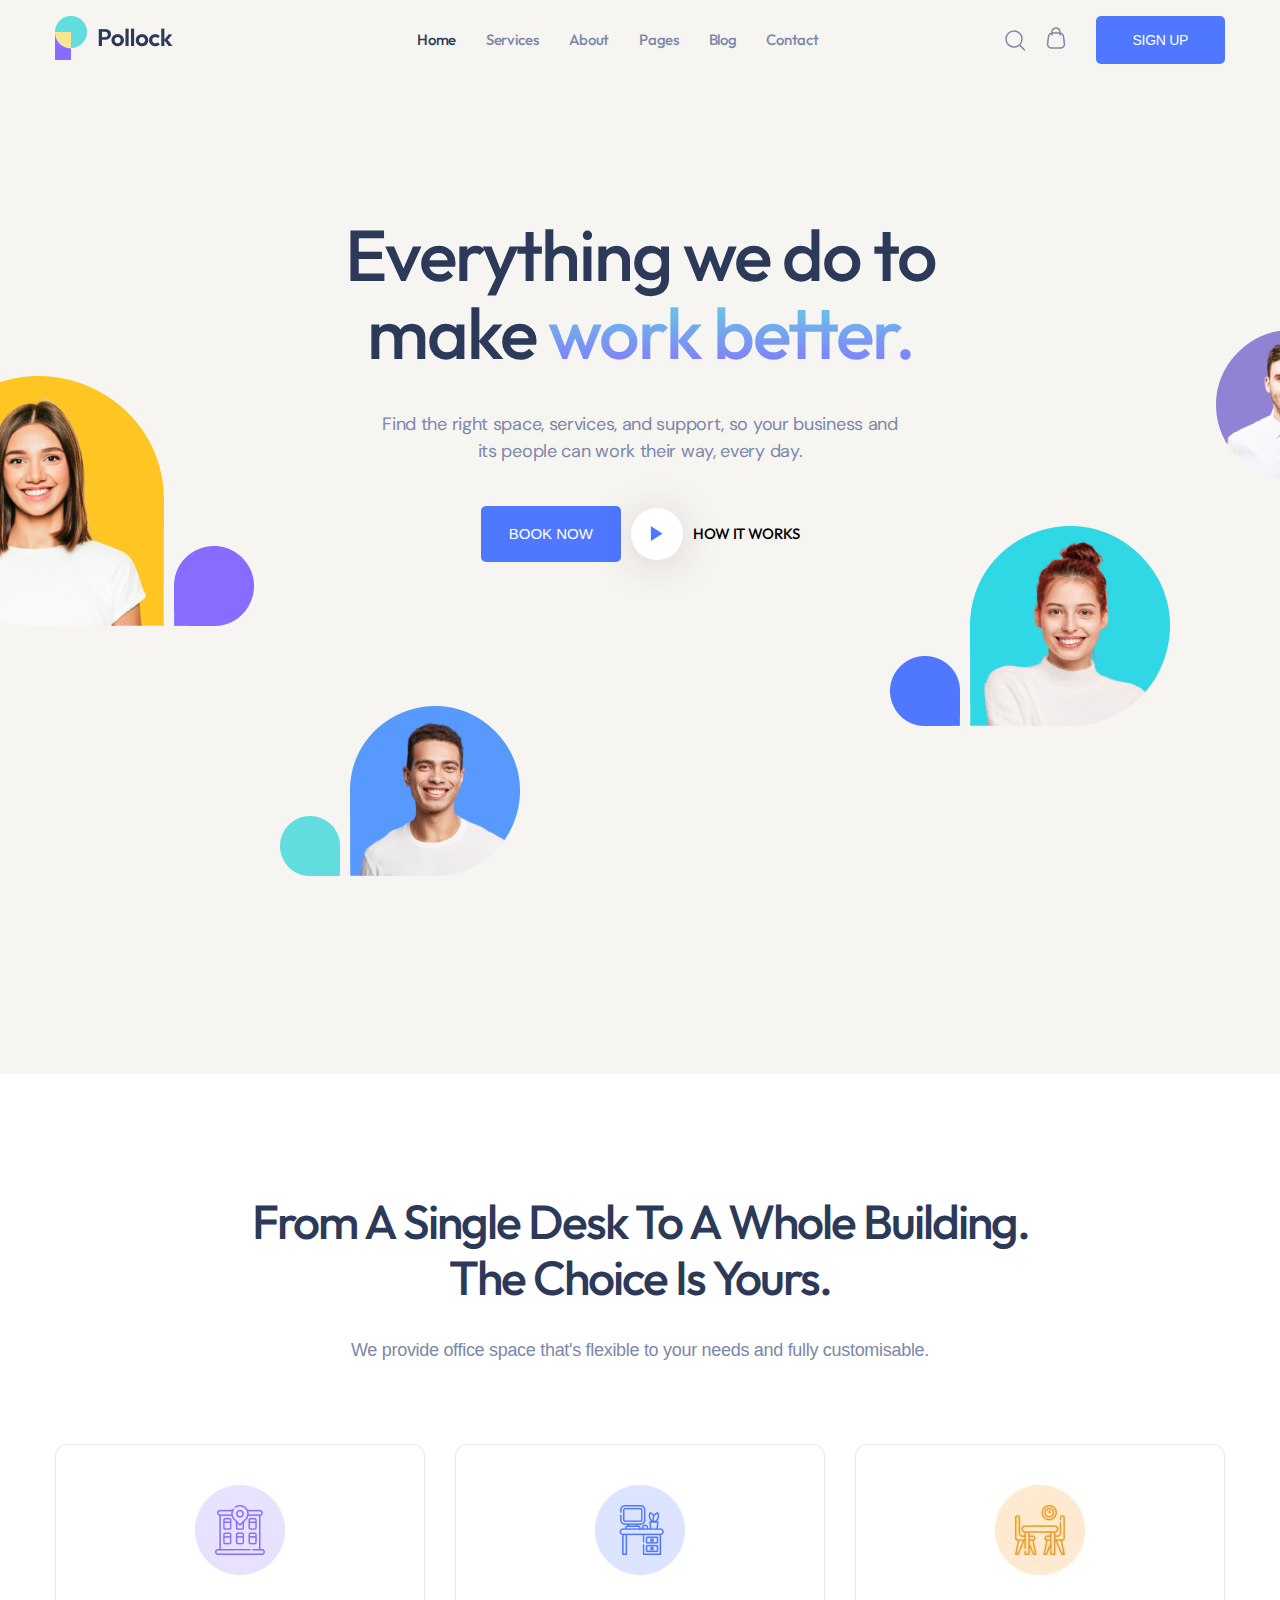
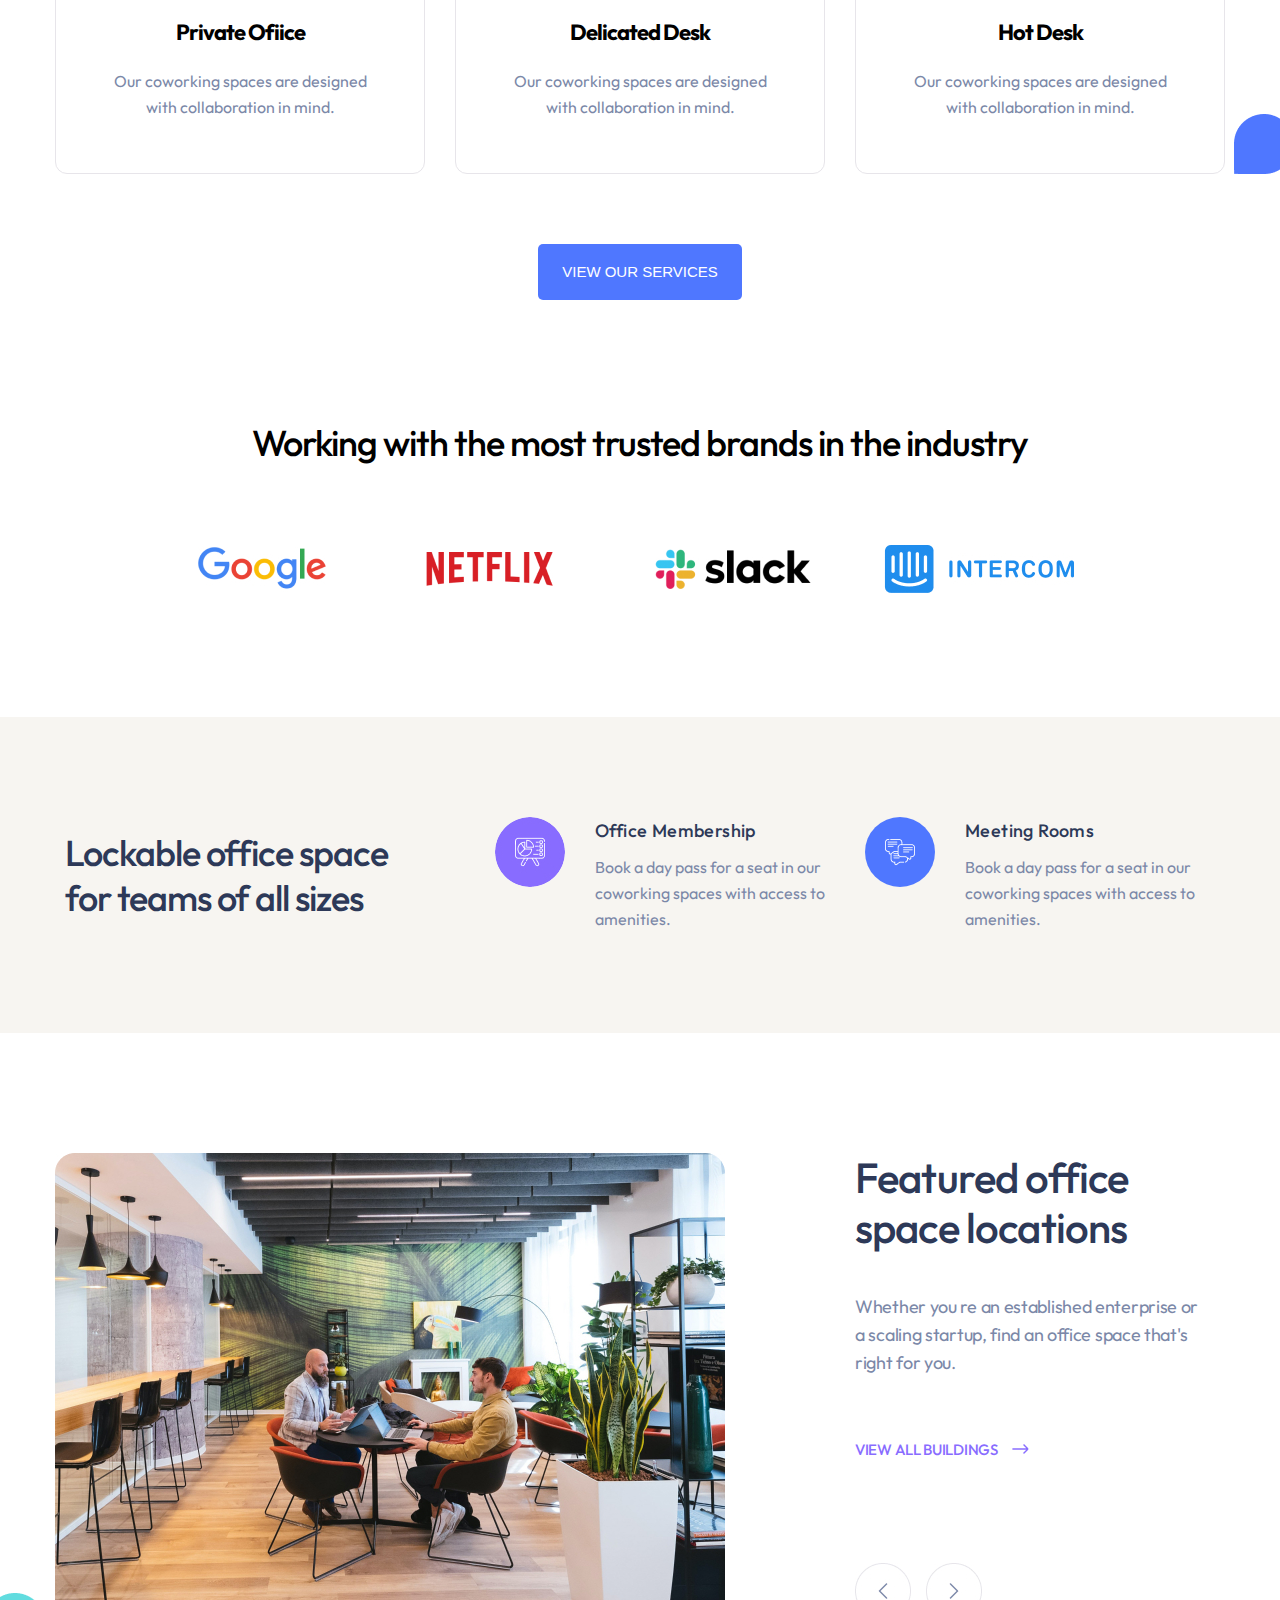
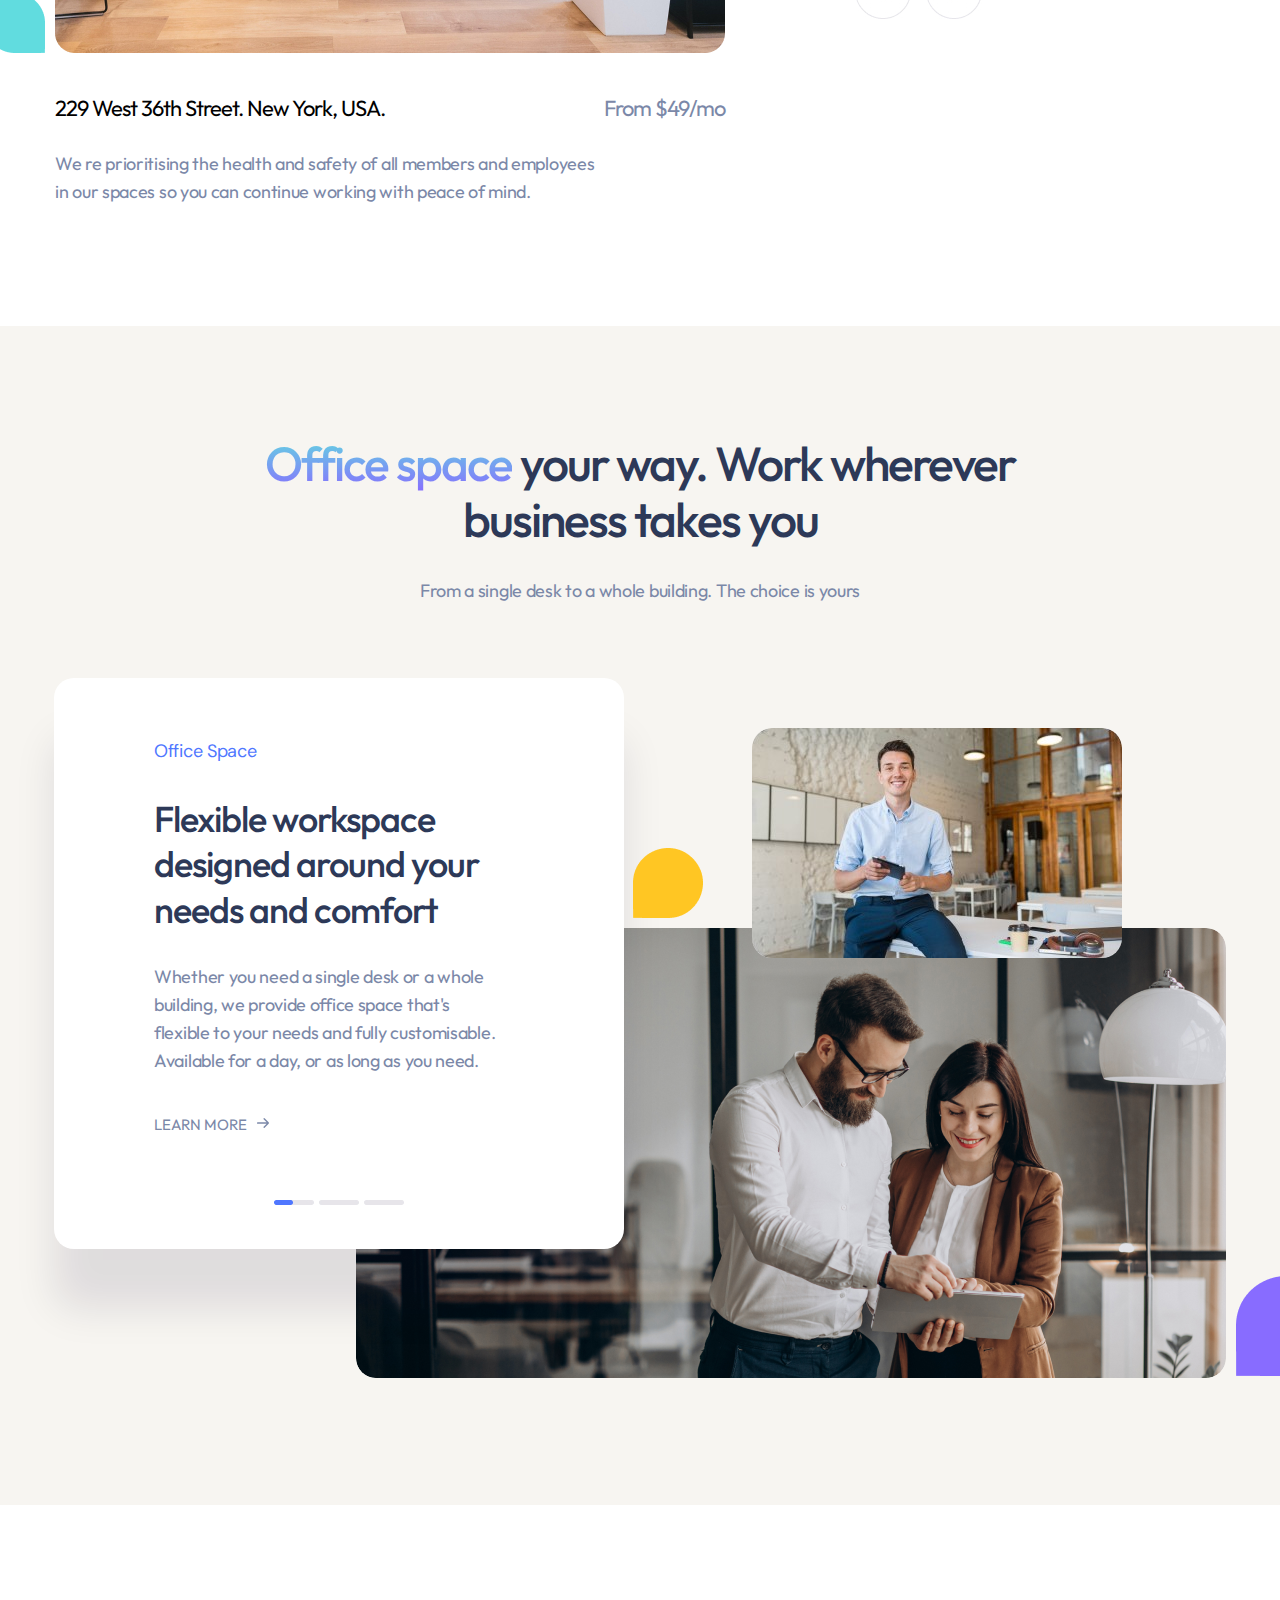
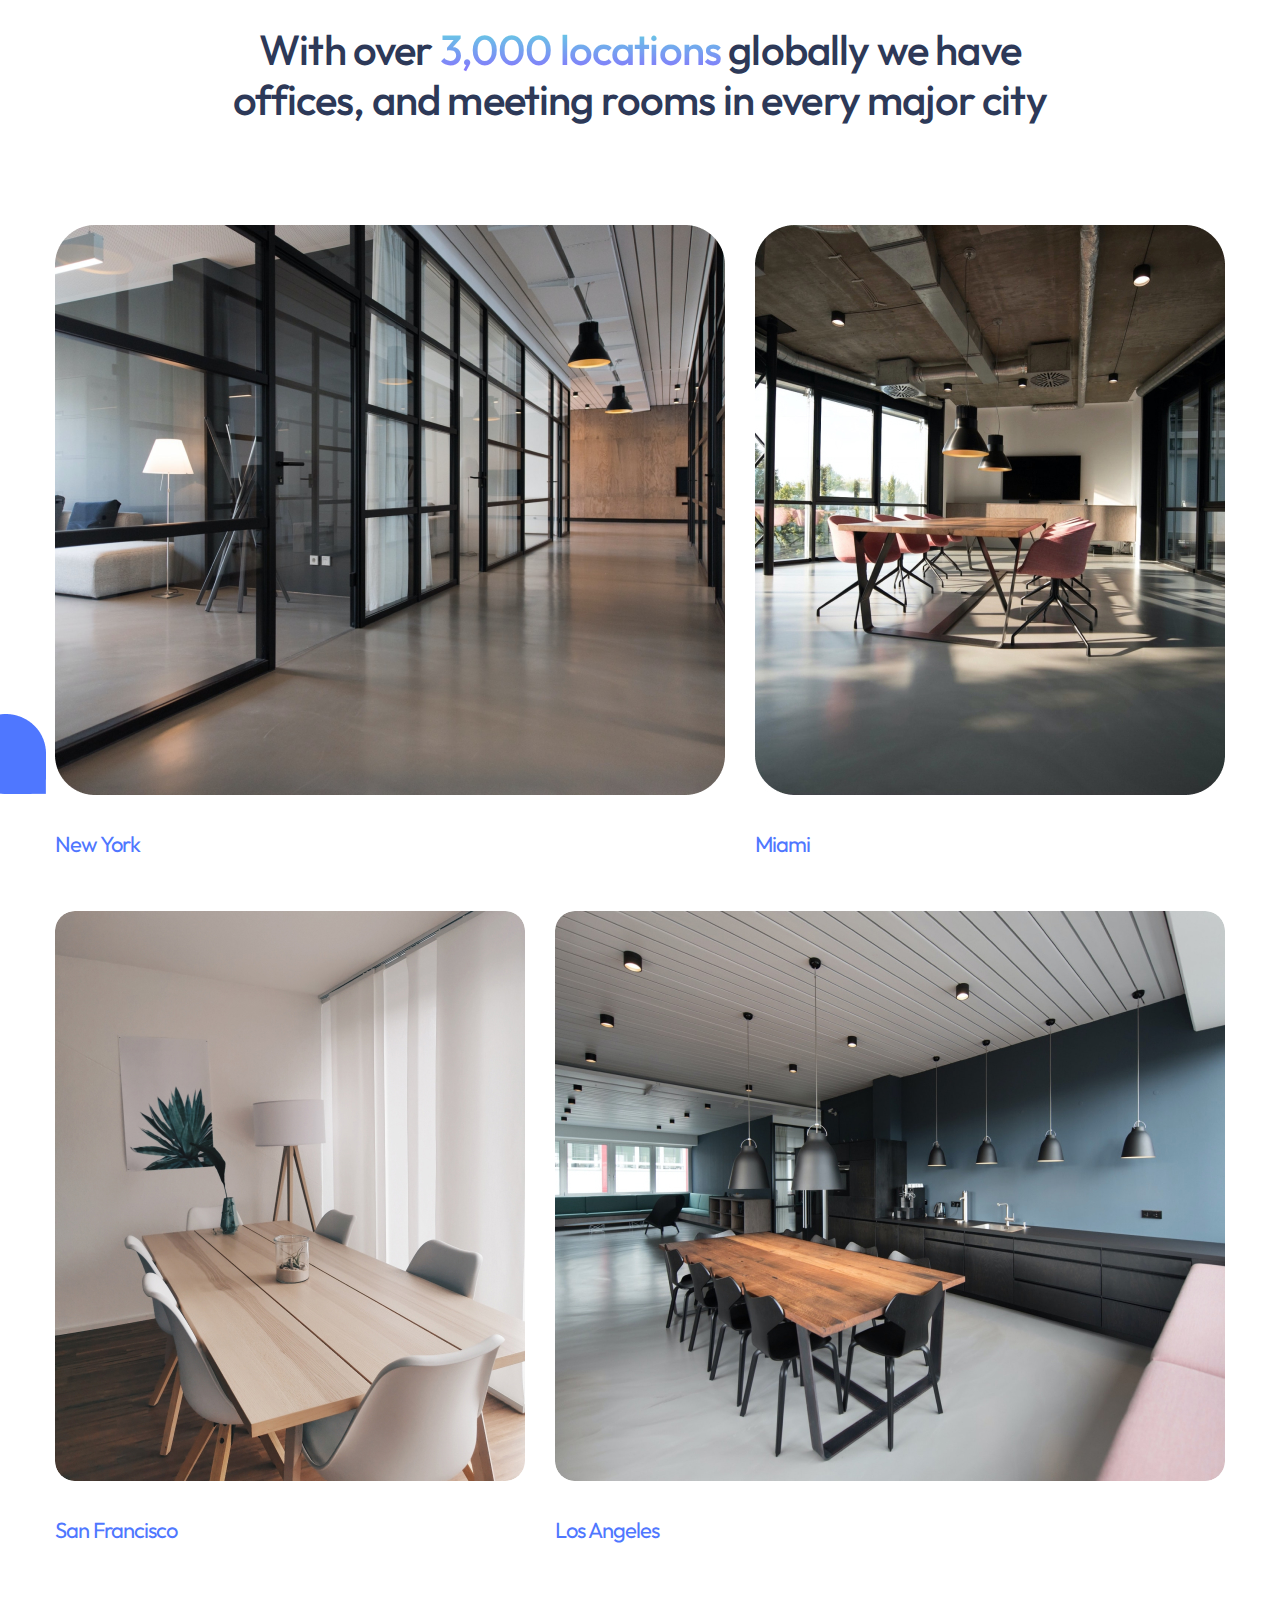
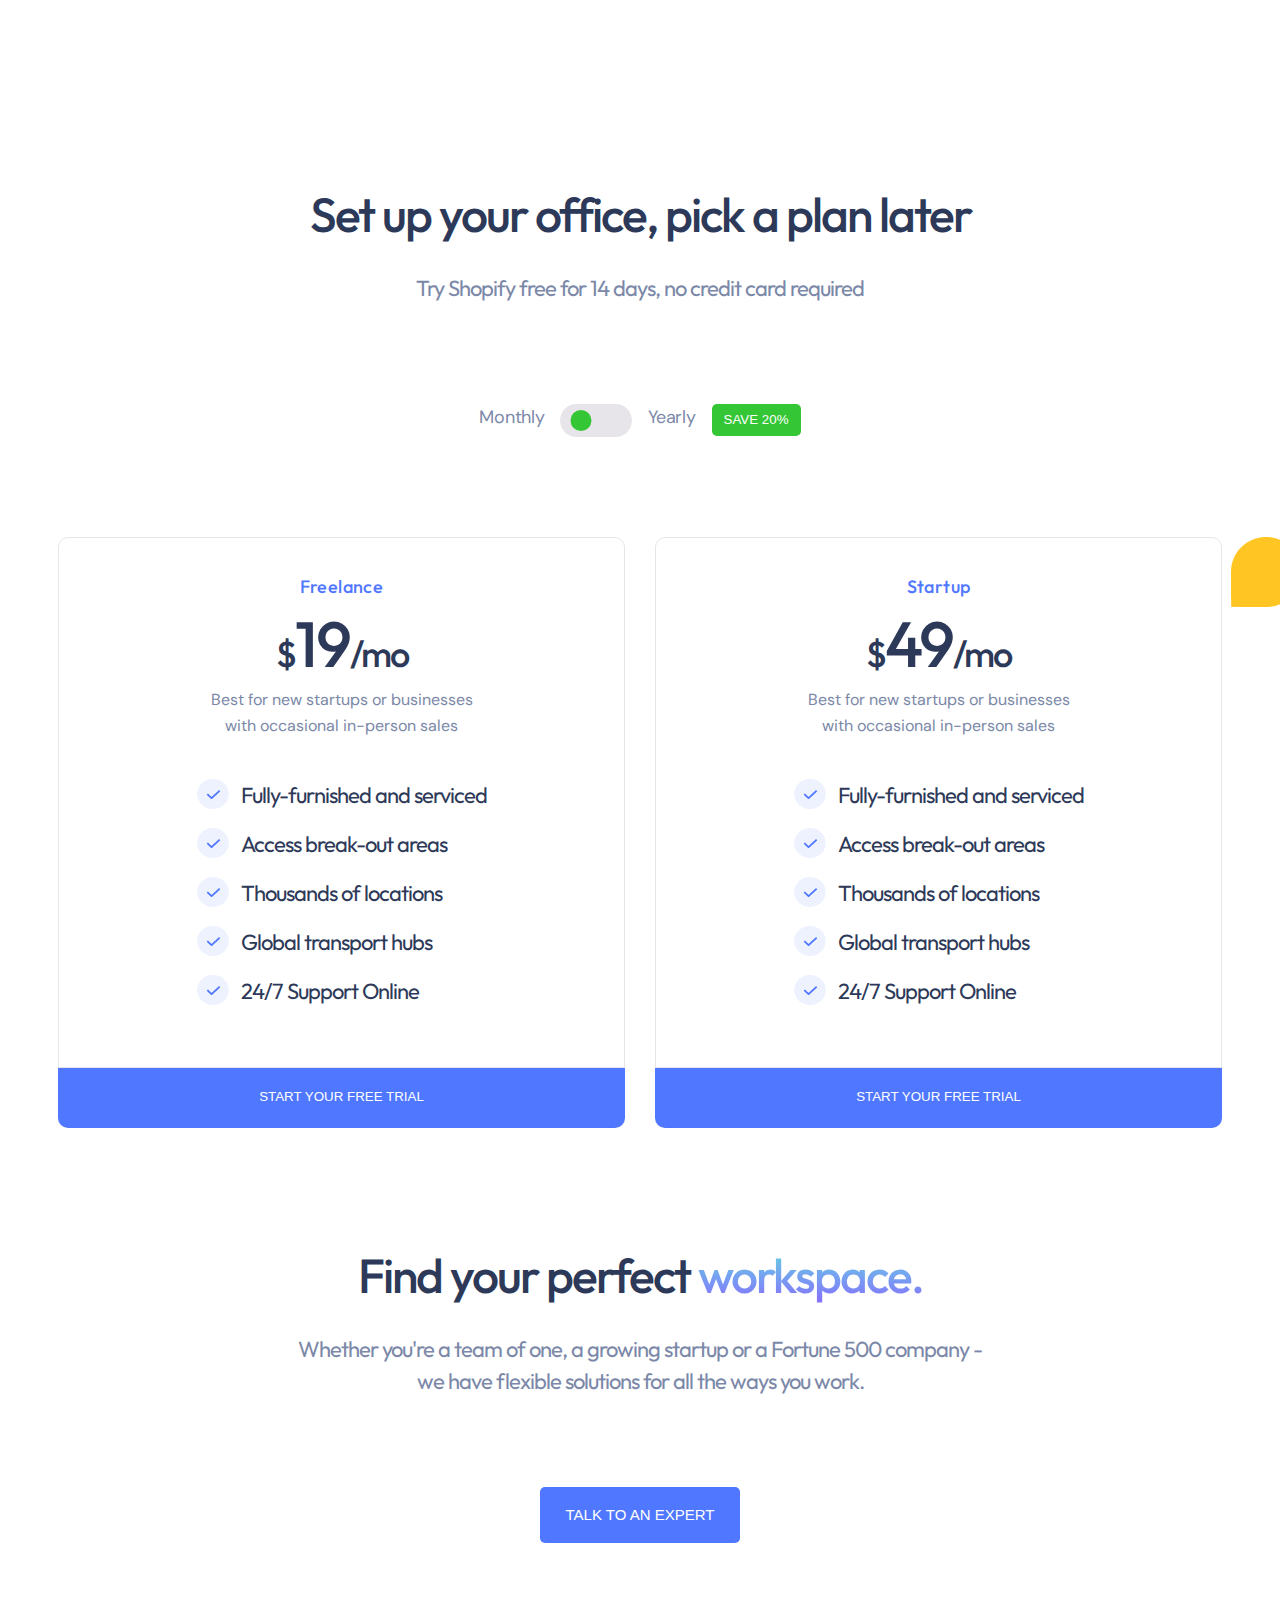
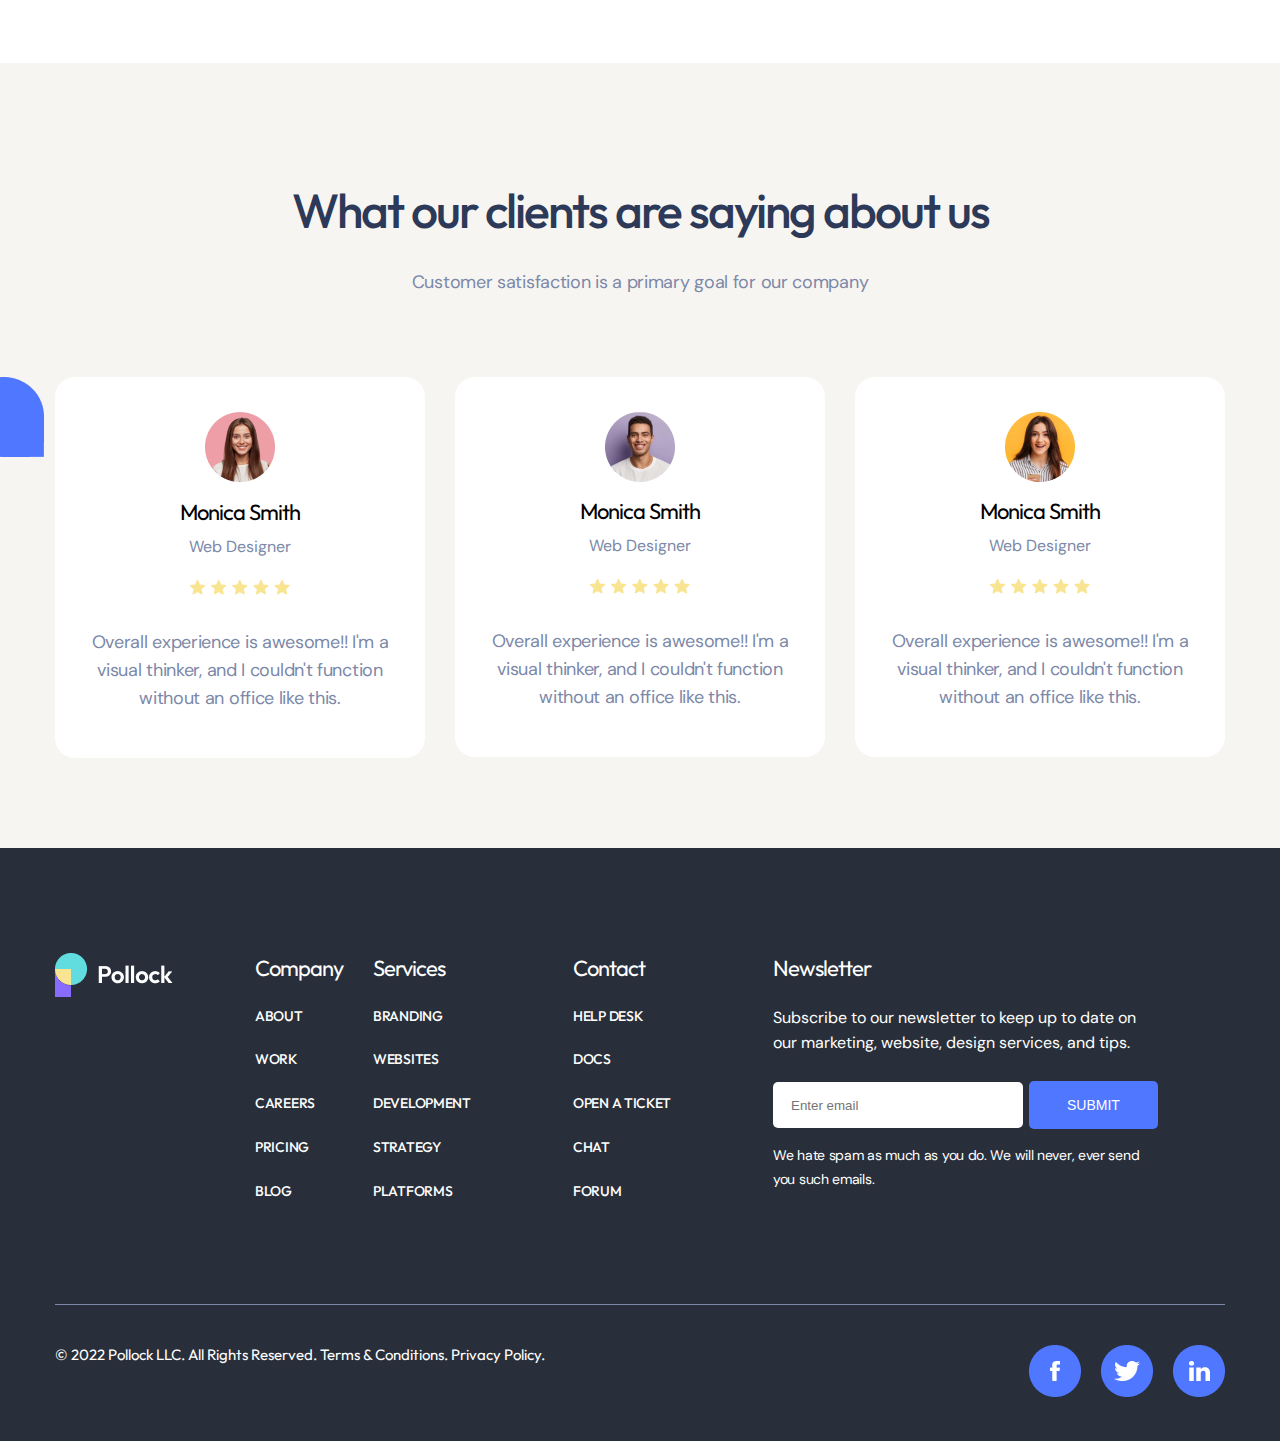
==== commit 84612b73: "update" ====
--- a/public/index.html
+++ b/public/index.html
@@ -3,7 +3,7 @@
   <head>
     <meta charset="UTF-8" />
     <meta name="viewport" content="width=device-width, initial-scale=1.0" />
-    <link rel="stylesheet" href="../scss/styles.css" />
+    <link rel="stylesheet" href="../styles.css" />
     <link rel="preconnect" href="https://fonts.googleapis.com" />
     <link rel="preconnect" href="https://fonts.gstatic.com" crossorigin />
     <link
@@ -101,60 +101,7 @@
                   </div>
                   <div class="hero__instruct">
                     <div class="hero__instruct-playicon">
-                      <svg
-                        width="92"
-                        height="92"
-                        viewBox="0 0 92 92"
-                        fill="none"
-                        xmlns="http://www.w3.org/2000/svg"
-                      >
-                        <g filter="url(#filter0_d_363_2668)">
-                          <circle cx="46" cy="41" r="26" fill="white" />
-                        </g>
-                        <path
-                          d="M40.8535 33.1301L52.5202 40.6301L40.8535 48.1301V33.1301Z"
-                          fill="#4F77FF"
-                        />
-                        <defs>
-                          <filter
-                            id="filter0_d_363_2668"
-                            x="0"
-                            y="0"
-                            width="92"
-                            height="92"
-                            filterUnits="userSpaceOnUse"
-                            color-interpolation-filters="sRGB"
-                          >
-                            <feFlood
-                              flood-opacity="0"
-                              result="BackgroundImageFix"
-                            />
-                            <feColorMatrix
-                              in="SourceAlpha"
-                              type="matrix"
-                              values="0 0 0 0 0 0 0 0 0 0 0 0 0 0 0 0 0 0 127 0"
-                              result="hardAlpha"
-                            />
-                            <feOffset dy="5" />
-                            <feGaussianBlur stdDeviation="10" />
-                            <feColorMatrix
-                              type="matrix"
-                              values="0 0 0 0 0.0705882 0 0 0 0 0.00784314 0 0 0 0 0.184314 0 0 0 0.15 0"
-                            />
-                            <feBlend
-                              mode="normal"
-                              in2="BackgroundImageFix"
-                              result="effect1_dropShadow_363_2668"
-                            />
-                            <feBlend
-                              mode="normal"
-                              in="SourceGraphic"
-                              in2="effect1_dropShadow_363_2668"
-                              result="shape"
-                            />
-                          </filter>
-                        </defs>
-                      </svg>
+                      <img src="../images/Vector.png" alt="play-icon">
                     </div>
                     <div class="hero__instruct-description">How it Works</div>
                   </div>
@@ -305,24 +252,24 @@
           <h2 class="cooperate__title">
             Working with the most trusted brands in the industry
           </h2>
-          <div class="cooperate__items row">
-            <div class="cooperate__item col" style="--col-lg: 3">
-              <div class="cooperate__item-logo">
+          <div class="cooperate__list row">
+            <div class=" col" style="--col-lg: 3">
+              <div >
                 <img src="../images/google.jpg" alt="google" />
               </div>
             </div>
-            <div class="cooperate__item col" style="--col-lg: 3">
-              <div class="cooperate__item-logo">
+            <div class=" col" style="--col-lg: 3">
+              <div >
                 <img src="../images/netflix.jpg" alt="netfilx" />
               </div>
             </div>
-            <div class="cooperate__item col" style="--col-lg: 3">
-              <div class="cooperate__item-logo">
+            <div class=" col" style="--col-lg: 3">
+              <div >
                 <img src="../images/slack.jpg" alt="slack" />
               </div>
             </div>
-            <div class="cooperate__item col" style="--col-lg: 3">
-              <div class="cooperate__item-logo">
+            <div class=" col" style="--col-lg: 3">
+              <div >
                 <img src="../images/intercom.jpg" alt="intercom" />
               </div>
             </div>
--- a/styles.css
+++ b/styles.css
@@ -0,0 +1,1787 @@
+* {
+  padding: 0;
+  margin: 0;
+  box-sizing: border-box;
+}
+
+:root {
+  --grid: 12;
+  --grid-container-width: 1200px;
+  --grid-container-gap: 15px;
+  --grid-col-gap-vertical: 30px;
+  --grid-col-gap-horizontal: 30px;
+  --primary-color: #4f77ff;
+  --text-color: #2d3958;
+  --sub-text-color: #7b88a8;
+  --lines-gray-line: #e7e5ea;
+  --bgbg-light-alt: #f7f5f1;
+  --bgbg-light: #f8fafc;
+  --text-color-purple: #886cff;
+  --action-green: #34c635;
+  --bgbg-gray: #292f3a;
+  --line-color: #7b88a8;
+  --text-text: #888682;
+}
+
+body {
+  font-size: 15px;
+  font-family: "Outfit", sans-serif;
+}
+
+.container {
+  max-width: var(--grid-container-width);
+  margin: auto;
+  padding-left: var(--grid-container-gap);
+  padding-right: var(--grid-container-gap);
+}
+
+.row {
+  display: flex;
+  flex-wrap: wrap;
+  margin-left: calc(var(--grid-col-gap-horizontal) / -2);
+  margin-right: calc(var(--grid-col-gap-horizontal) / -2);
+  margin-top: calc(var(--grid-col-gap-vertical) * -1);
+}
+
+.col {
+  width: calc(var(--col-xs) / var(--grid) * 100%);
+  padding-left: calc(var(--grid-col-gap-horizontal) / 2);
+  padding-right: calc(var(--grid-col-gap-horizontal) / 2);
+  padding-top: var(--grid-col-gap-vertical);
+}
+
+@media (max-width: 768px) {
+  .col {
+    width: calc(var(--col-sm) / var(--grid) * 100%);
+  }
+}
+@media (min-width: 769px) and (max-width: 992px) {
+  .col {
+    width: calc(var(--col-md) / var(--grid) * 100%);
+  }
+}
+@media (min-width: 1100px) {
+  .col {
+    width: calc(var(--col-lg) / var(--grid) * 100%);
+  }
+}
+.header {
+  padding-top: 16px;
+}
+
+.header__container {
+  display: flex;
+  justify-content: space-between;
+}
+
+.header__logo {
+  display: flex;
+  align-items: center;
+  gap: 10px;
+}
+
+.navbar {
+  display: flex;
+  align-items: center;
+}
+
+.navbar__list-items {
+  display: flex;
+  list-style: none;
+  gap: 30px;
+}
+
+.navbar__list-item a {
+  color: var(--sub-text-color);
+  text-decoration: none;
+  font-weight: 500;
+  line-height: 160%;
+  letter-spacing: -0.3px;
+}
+
+.navbar__list-active a {
+  color: var(--text-color);
+}
+
+.header__right {
+  display: flex;
+  align-items: center;
+}
+
+.header__search-icon {
+  cursor: pointer;
+}
+
+.header__bag-icon {
+  margin: 0 30px 0 20px;
+  cursor: pointer;
+}
+
+.header__sigup-btn button {
+  letter-spacing: -0.3px;
+}
+.header__sigup-btn button span {
+  padding: 0 13px;
+}
+
+.hero {
+  padding-top: 152px;
+  padding-bottom: 512px;
+}
+
+.hero__container {
+  position: relative;
+}
+
+.hero__content {
+  display: flex;
+  flex-direction: column;
+  align-items: center;
+}
+
+.hero__content-title {
+  padding: 0 200px;
+  font-size: 72px;
+  font-style: normal;
+  font-weight: 500;
+  line-height: 108.333%; /* 108.333% */
+  letter-spacing: -2px;
+  text-align: center;
+  color: var(--text-color);
+}
+
+.hero__content-description {
+  margin-top: 39px;
+  padding: 0 320px;
+  font-size: 18px;
+  font-weight: 400;
+  line-height: 155.556%;
+  letter-spacing: -0.3px;
+  font-family: "DM Sans", sans-serif;
+  color: var(--sub-text-color);
+  text-align: center;
+}
+
+.hero__booking {
+  margin-top: 40px;
+  display: flex;
+  align-items: center;
+  gap: 10px;
+}
+
+.hero__booking-btn span {
+  padding: 0 4px;
+}
+
+.hero__instruct {
+  display: flex;
+  align-items: center;
+  gap: 10px;
+}
+
+.hero__instruct-playicon {
+  fill: var(--bgbg-white, #fff);
+  filter: drop-shadow(0px 5px 20px rgba(18, 2, 47, 0.15));
+  height: 52px;
+  width: 52px;
+  border-radius: 50%;
+  display: flex;
+  justify-content: center;
+  align-items: center;
+  background-color: #fff;
+  cursor: pointer;
+}
+
+.hero__instruct-description {
+  text-transform: uppercase;
+  font-size: 15px;
+  font-style: normal;
+  font-weight: 500;
+  line-height: 160%;
+  letter-spacing: -0.3px;
+}
+
+.hero__imgs .hero__img-1 {
+  position: absolute;
+  top: 160px;
+  left: -126px;
+}
+.hero__imgs .hero__img-2 {
+  position: absolute;
+  top: 114px;
+  right: -196px;
+}
+.hero__imgs .hero__img-3 {
+  position: absolute;
+  top: 490px;
+  left: 240px;
+}
+.hero__imgs .hero__img-4 {
+  position: absolute;
+  top: 310px;
+  right: 70px;
+}
+.hero__imgs .hero__img-item {
+  position: relative;
+  display: flex;
+  align-items: flex-end;
+  gap: 10px;
+}
+
+.services {
+  padding-top: 120px;
+  position: relative;
+}
+
+.services__content {
+  display: flex;
+  flex-direction: column;
+  align-items: center;
+  justify-content: center;
+  text-align: center;
+  gap: 30px;
+}
+
+.services__content-title {
+  padding: 0 180px;
+  text-transform: capitalize;
+}
+
+.services__content-description {
+  color: var(--sub-text-color);
+  font-family: " DM Sans", sans-serif;
+  font-size: 18px;
+  font-style: normal;
+  font-weight: 400;
+  line-height: 28px; /* 155.556% */
+  letter-spacing: -0.3px;
+}
+
+.services__card {
+  margin-top: 80px;
+  justify-content: center;
+  gap: 30px;
+}
+
+.services__card-item {
+  border: 1px solid var(--lines-gray-line);
+  width: 370px;
+  height: 330px;
+  border-radius: 12px;
+}
+.services__card-item:hover {
+  box-shadow: 0px 20px 50px 0px rgba(79, 119, 255, 0.2);
+  cursor: pointer;
+}
+.services__card-item .services__card-content {
+  display: flex;
+  flex-direction: column;
+  justify-content: center;
+  align-items: center;
+  text-align: center;
+}
+.services__card-item .services__card-content .services__card-img {
+  padding-top: 10px;
+}
+.services__card-item .services__card-content .services__card-title {
+  margin: 38px 0 20px;
+  font-size: 22px;
+  font-style: normal;
+  font-weight: 400;
+  line-height: 145.455%; /* 145.455% */
+  letter-spacing: -1px;
+}
+.services__card-item .services__card-content .services__card-description {
+  font-size: 16px;
+  font-style: normal;
+  font-weight: 400;
+  line-height: 162.5%; /* 162.5% */
+  color: var(--sub-text-color);
+  width: 270px;
+  margin-bottom: 64px;
+}
+
+.services__btn-view {
+  display: flex;
+  justify-content: center;
+  align-items: center;
+  margin-top: 70px;
+}
+
+.services__uinion {
+  position: absolute;
+  top: 640px;
+  right: -54px;
+}
+
+.cooperate {
+  margin-top: 120px;
+  display: flex;
+  flex-direction: column;
+  align-items: center;
+}
+
+.cooperate__title {
+  margin-bottom: 80px;
+  letter-spacing: -1px;
+  text-align: center;
+  color: #000 !important;
+  font-size: 36px;
+  line-height: 127.778%;
+  font-style: normal;
+  color: var(--text-color);
+  font-weight: 500;
+}
+
+.cooperate__list {
+  width: 915px;
+  align-items: center;
+}
+
+.btn {
+  text-transform: uppercase;
+  color: #fff;
+  border: none;
+  border-radius: 5px;
+  font-weight: 500;
+  line-height: 24px;
+}
+.btn:hover {
+  cursor: pointer;
+}
+
+.btn-primary {
+  background-color: var(--primary-color);
+}
+
+.btn-secondary {
+  background-color: var(--action-green);
+}
+
+.btn-sm {
+  padding: 4px 12px;
+}
+
+.btn-md {
+  font-size: 14px;
+  padding: 12px 24px;
+}
+
+.btn-lg {
+  font-size: 15px;
+  padding: 16px 24px 16px 24px;
+}
+
+.btn-toggled {
+  height: 33px;
+  width: 72px;
+  border-radius: 20px;
+  background-color: #e7e5ea;
+  position: relative;
+  transition: all 0.3s ease;
+}
+.btn-toggled:hover {
+  cursor: pointer;
+}
+.btn-toggled .status {
+  height: 21px;
+  width: 21px;
+  border-radius: 50%;
+  background-color: var(--action-green);
+  position: absolute;
+  top: 6px;
+  right: 30px;
+  transition: transform 0.8s ease;
+  transform: translateX(-50%);
+}
+.btn-toggled .actived {
+  left: unset;
+  left: 30px;
+  transform: translateX(50%);
+}
+
+.office-options {
+  margin-top: 120px;
+}
+
+.office-options__container {
+  width: 1300px;
+  margin: 0 auto;
+  padding: 100px 65px;
+  background-color: var(--bgbg-light-alt);
+  display: flex;
+  justify-content: space-between;
+  align-items: center;
+}
+
+.office-options__title {
+  font-size: 36px;
+  font-style: normal;
+  font-weight: 500;
+  line-height: 127.778%; /* 127.778% */
+  letter-spacing: -1px;
+  color: var(--text-color);
+  padding-right: 70px;
+}
+
+.office-options__item {
+  display: flex;
+  gap: 30px;
+}
+
+.office-options__img img {
+  border-radius: 50%;
+}
+
+.office-options__item-img-meeting {
+  height: 70px;
+  width: 70px;
+  border-radius: 50%;
+  background-color: var(--primary-color);
+  display: flex;
+  justify-content: center;
+  align-items: center;
+}
+
+.office-options__content {
+  display: flex;
+  flex-direction: column;
+  gap: 10px;
+}
+
+.office-options__content-title {
+  letter-spacing: 0.4px;
+  font-size: 18px;
+  font-style: normal;
+  font-weight: 500;
+  line-height: 155.556%; /* 155.556% */
+  color: var(--text-color);
+}
+
+.office-options__content-description {
+  font-size: 16px;
+  font-style: normal;
+  font-weight: 400;
+  line-height: 162.5%; /* 162.5% */
+  color: var(--sub-text-color);
+  width: 270px;
+}
+
+.office-feature {
+  padding-top: 120px;
+}
+
+.office-feature__container {
+  display: flex;
+  gap: 130px;
+  position: relative;
+}
+
+.office-feature__left {
+  padding-bottom: 120px;
+}
+
+.office-feature__img {
+  width: 670px;
+  height: 500px;
+  border-radius: 20px;
+}
+
+.office-feature__info {
+  display: flex;
+  justify-content: space-between;
+  margin: 40px 0 25px;
+}
+
+.office-feature__address {
+  letter-spacing: -1px;
+  font-size: 22px;
+  font-style: normal;
+  font-weight: 400;
+  line-height: 145.455%; /* 145.455% */
+  letter-spacing: -1px;
+}
+
+.office-feature__price {
+  font-size: 22px;
+  font-style: normal;
+  font-weight: 400;
+  line-height: 145.455%; /* 145.455% */
+  letter-spacing: -1px;
+  color: var(--sub-text-color);
+}
+
+.office-feature__description {
+  font-size: 18px;
+  font-style: normal;
+  font-weight: 400;
+  line-height: 155.556%; /* 155.556% */
+  letter-spacing: -0.3px;
+  color: var(--sub-text-color);
+  padding-right: 130px;
+}
+
+.office-feature__title {
+  letter-spacing: -0.84px;
+}
+
+.office-feature__description-2 {
+  margin: 40px 0 60px;
+  padding-right: 20px;
+}
+.office-feature__description-2 p {
+  color: var(--sub-text-color);
+  font-size: 18px;
+  font-style: normal;
+  font-weight: 400;
+  line-height: 155.556%; /* 155.556% */
+  letter-spacing: -0.3px;
+}
+
+.office-feature__view-all {
+  display: flex;
+  gap: 10px;
+}
+
+.office-feature__view-title {
+  font-size: 15px;
+  font-style: normal;
+  font-weight: 500;
+  line-height: 171.429%; /* 160% */
+  letter-spacing: -0.3px;
+  text-transform: uppercase;
+  color: var(--text-color-purple);
+}
+
+.office-feature__direct-btn {
+  display: flex;
+  gap: 15px;
+  margin-top: 98px;
+}
+.office-feature__direct-btn .office-feature__btn-right img:hover {
+  cursor: pointer;
+  fill: var(#fff);
+  filter: drop-shadow(0px 20px 50px rgba(79, 119, 255, 0.2));
+  border-radius: 50%;
+  border: 1px solid #fff;
+}
+
+.office-feature__union {
+  position: absolute;
+  top: 440px;
+  left: -70px;
+}
+
+.office-space {
+  background-color: var(--bgbg-light-alt);
+}
+
+.office-space__container {
+  position: relative;
+}
+
+.office-space__heading {
+  padding: 110px 0 900px;
+  display: flex;
+  flex-direction: column;
+  gap: 30px;
+  justify-content: center;
+  align-items: center;
+  text-align: center;
+}
+
+.office-space__title {
+  color: var(--text-color);
+  padding: 0 130px;
+}
+
+.office-space__description {
+  color: var(--sub-text-color);
+  font-size: 18px;
+  font-style: normal;
+  font-weight: 400;
+  line-height: 155.556%; /* 155.556% */
+  letter-spacing: -0.3px;
+}
+
+.office-space__info {
+  width: 570px;
+  border-radius: 20px;
+  padding: 60px 100px 40px;
+  box-shadow: 0px 60px 40px 0px rgba(18, 2, 47, 0.1);
+  position: absolute;
+  top: 352px;
+  left: 14px;
+  background-color: #fff;
+  z-index: 10;
+}
+
+.office-space__info-name {
+  font-family: "DM Sans", sans-serif;
+  font-size: 18px;
+  font-style: normal;
+  font-weight: 400;
+  line-height: 155.556%; /* 155.556% */
+  letter-spacing: -0.3px;
+  color: var(--primary-color);
+}
+
+.office-space__info-title {
+  font-size: 36px;
+  font-style: normal;
+  font-weight: 500;
+  line-height: 127.778%; /* 127.778% */
+  letter-spacing: -1px;
+  padding: 30px 0;
+}
+
+.office-space__info-description {
+  font-size: 18px;
+  font-style: normal;
+  font-weight: 400;
+  line-height: 155.556%; /* 155.556% */
+  letter-spacing: -0.3px;
+  color: var(--sub-text-color);
+  padding-right: 20px;
+}
+
+.office-space__info-more-info {
+  padding-top: 40px;
+  display: flex;
+  align-items: center;
+  gap: 10px;
+}
+.office-space__info-more-info .office-space__info-learn {
+  color: var(--sub-text-color);
+  text-transform: uppercase;
+}
+.office-space__info-indicator {
+  padding-top: 55px;
+  text-align: center;
+}
+
+.office-space__img-1 {
+  position: absolute;
+  top: 402px;
+  right: 118px;
+  z-index: 10;
+}
+.office-space__img-1 img {
+  border-radius: 20px;
+}
+
+.office-space__img-2 {
+  position: absolute;
+  top: 602px;
+  right: 14px;
+}
+.office-space__img-2 img {
+  border-radius: 20px;
+}
+
+.office-space__union-1 {
+  position: absolute;
+  top: 522px;
+  left: 50%;
+  transform: translateX(-10%);
+  z-index: 100;
+}
+
+.office-space__union-2 {
+  position: absolute;
+  top: 950px;
+  right: -96px;
+}
+
+.office-sample {
+  margin-top: 120px;
+  margin-bottom: 120px;
+  display: flex;
+  flex-direction: column;
+  justify-content: center;
+  align-items: center;
+  text-align: center;
+  gap: 50px;
+  position: relative;
+}
+
+.office-sample__title {
+  padding: 0 140px;
+  padding-bottom: 50px;
+  font-size: 42px;
+  font-style: normal;
+  font-weight: 500;
+  line-height: 119.048%; /* 119.048% */
+  letter-spacing: -0.84px;
+}
+
+.office-sample__item {
+  display: flex;
+  gap: 30px;
+}
+
+.office-sample__item-detail {
+  display: flex;
+  flex-direction: column;
+  align-items: flex-start;
+  gap: 30px;
+}
+
+.office-sample__item-img img {
+  border-radius: 20px;
+}
+
+.office-sample__item-place {
+  font-size: 22px;
+  font-style: normal;
+  font-weight: 400;
+  line-height: 145.455%; /* 145.455% */
+  letter-spacing: -1px;
+  color: var(--primary-color);
+  text-transform: capitalize;
+}
+
+.office-sample__union {
+  position: absolute;
+  top: 48%;
+  transform: translateY(-50%);
+  left: -74px;
+}
+
+.office-price {
+  padding-top: 120px;
+  display: flex;
+  flex-direction: column;
+  justify-content: center;
+  align-items: center;
+  gap: 100px;
+}
+
+.office-price__heading {
+  display: flex;
+  flex-direction: column;
+  justify-content: center;
+  align-items: center;
+  text-align: center;
+  gap: 30px;
+}
+
+.office-pirce__heading-title {
+  color: var(--text-color);
+}
+
+.office-pirce__heading-description {
+  font-size: 22px;
+  font-style: normal;
+  font-weight: 400;
+  line-height: 145.455%; /* 145.455% */
+  letter-spacing: -1px;
+  color: var(--sub-text-color);
+}
+
+.office-price__btns {
+  display: flex;
+  gap: 16px;
+}
+
+.office-price__btn-item {
+  display: flex;
+  gap: 16px;
+}
+
+.office-price__btn-tag {
+  font-family: "DM Sans", sans-serif;
+  font-size: 18px;
+  font-style: normal;
+  font-weight: 400;
+  line-height: 155.556%; /* 155.556% */
+  letter-spacing: -0.3px;
+  color: var(--sub-text-color);
+}
+
+.office-price__btn-img img {
+  border-radius: 20px;
+}
+
+.office-price__option {
+  position: relative;
+}
+
+.office-price__option-detail {
+  padding: 0 33px;
+  display: flex;
+  flex-direction: column;
+  justify-content: center;
+  align-items: center;
+  text-align: center;
+  background-color: #fff;
+  border: 1px solid #e7e5ea;
+  border-radius: 10px 10px 0 0;
+  padding-bottom: 58px;
+}
+
+.office-price__option-name {
+  font-size: 18px;
+  font-style: normal;
+  font-weight: 500;
+  line-height: 155.556%; /* 155.556% */
+  letter-spacing: 0.4px;
+  padding-top: 35px;
+  color: var(--primary-color);
+}
+
+.office-price__option-price {
+  padding: 20px 0 10px;
+  font-style: normal;
+  font-weight: 500;
+  line-height: 127.778%;
+  letter-spacing: -2px;
+  color: var(--text-color);
+  font-size: 36px;
+}
+.office-price__option-price span {
+  font-size: 64px;
+}
+
+.office-price__option-description {
+  font-family: "DM Sans", sans-serif;
+  font-size: 16px;
+  font-style: normal;
+  font-weight: 400;
+  line-height: 162.5%; /* 162.5% */
+  color: var(--sub-text-color);
+  width: 58%;
+  padding-bottom: 40px;
+}
+
+.office-price__option-info {
+  display: flex;
+  flex-direction: column;
+  gap: 15px;
+}
+
+.office-price__option-info-item {
+  display: flex;
+  gap: 12px;
+  align-items: center;
+}
+
+.office-price__option-info-content {
+  font-size: 22px;
+  font-style: normal;
+  font-weight: 400;
+  line-height: 145.455%; /* 145.455% */
+  letter-spacing: -1px;
+  color: var(--text-color);
+}
+
+.office-price__option-btn {
+  width: 100%;
+}
+.office-price__option-btn button {
+  width: 100%;
+  border-radius: 0px 0px 10px 10px;
+  padding: 17px 0 19px;
+}
+
+.office-price__union {
+  position: absolute;
+  top: 30px;
+  right: -64px;
+}
+
+.office-advise {
+  margin-top: 120px;
+  margin-bottom: 120px;
+  display: flex;
+  flex-direction: column;
+  justify-content: center;
+  align-items: center;
+  gap: 90px;
+}
+
+.office-advise__heading {
+  display: flex;
+  flex-direction: column;
+  justify-content: center;
+  align-items: center;
+  text-align: center;
+  gap: 30px;
+}
+
+.office-advise__heading-title {
+  color: var(--text-color);
+}
+
+.office-advise__heading-description {
+  font-size: 22px;
+  font-style: normal;
+  font-weight: 400;
+  line-height: 145.455%; /* 145.455% */
+  letter-spacing: -1px;
+  color: var(--sub-text-color);
+  padding: 0 240px;
+}
+
+.office-advise__btn button span {
+  padding: 0 2px;
+}
+
+.client-comment {
+  padding-top: 120px;
+  padding-bottom: 120px;
+  background-color: var(--bgbg-light-alt);
+}
+
+.client-comment__container {
+  display: flex;
+  flex-direction: column;
+  align-items: center;
+  justify-content: center;
+  gap: 80px;
+}
+
+.client-comment__heading {
+  display: flex;
+  flex-direction: column;
+  align-items: center;
+  justify-content: center;
+  text-align: center;
+  gap: 30px;
+}
+
+.client-comment__heading-title {
+  color: var(--text-color);
+}
+
+.client-comment__heading-description {
+  font-family: "DM Sans", sans-serif;
+  font-size: 18px;
+  font-style: normal;
+  font-weight: 400;
+  line-height: 155.556%; /* 155.556% */
+  letter-spacing: -0.3px;
+  color: var(--sub-text-color);
+}
+
+.client-comment__rating {
+  position: relative;
+}
+
+.client-comment__rating-content {
+  background-color: #fff;
+  border-radius: 20px;
+  display: flex;
+  flex-direction: column;
+  justify-content: center;
+  align-items: center;
+}
+
+.client-comment__rating-img {
+  padding-top: 35px;
+}
+
+.client-comment__rating-name {
+  padding: 10px 0 5px;
+  font-size: 22px;
+  font-style: normal;
+  font-weight: 400;
+  line-height: 145.455%; /* 145.455% */
+  letter-spacing: -1px;
+}
+
+.client-comment__rating-job {
+  font-family: "DM Sans", sans-serif;
+  font-size: 16px;
+  font-style: normal;
+  font-weight: 400;
+  line-height: 162.5%; /* 162.5% */
+  color: var(--sub-text-color);
+}
+
+.client-comment__rating-rating {
+  padding: 20px 0 30px;
+}
+
+.client-comment__rating-description {
+  font-family: "DM Sans", sans-serif;
+  font-size: 18px;
+  font-style: normal;
+  font-weight: 400;
+  line-height: 155.556%; /* 155.556% */
+  text-align: center;
+  letter-spacing: -0.3px;
+  color: var(--sub-text-color);
+  padding: 0px 36px;
+  padding-bottom: 45px;
+}
+
+.client-comment__union {
+  position: absolute;
+  top: 30px;
+  left: -76px;
+}
+
+.heading {
+  font-style: normal;
+  color: var(--text-color);
+  font-weight: 500;
+}
+
+.heading--md {
+  font-size: 42px;
+  line-height: 119.048%;
+}
+
+.heading--lg {
+  font-size: 48px;
+  line-height: 116.667%;
+  letter-spacing: -2px;
+}
+
+.text-gradient {
+  background: linear-gradient(to bottom, #61dcdf 0%, #886cff 100%);
+  -webkit-background-clip: text;
+  color: transparent;
+  font-weight: 500;
+}
+
+.footer {
+  background-color: var(--bgbg-gray);
+  color: #fff;
+}
+
+.footer-container {
+  justify-content: center;
+  align-items: center;
+}
+
+.footer-top {
+  padding: 75px 0 100px;
+}
+
+.footer-top__detail-title {
+  color: #fff;
+  text-transform: capitalize;
+  font-size: 22px;
+  font-style: normal;
+  font-weight: 400;
+  line-height: 145.455%; /* 145.455% */
+  letter-spacing: -1px;
+}
+
+.footer-top__detail-description {
+  font-family: "DM Sans", sans-serif;
+  font-size: 16px;
+  font-style: normal;
+  font-weight: 400;
+  line-height: 162.5%; /* 162.5% */
+  padding: 20px 0 25px;
+}
+
+.footer-top__detail-list {
+  list-style: none;
+}
+
+.footer-top__detail-item {
+  padding-top: 20px;
+  text-transform: uppercase;
+  display: flex;
+  flex-direction: column;
+  gap: 10px;
+}
+.footer-top__detail-item a {
+  text-decoration: none;
+  color: #fff;
+  font-size: 14px;
+  font-style: normal;
+  font-weight: 500;
+  line-height: 171.429%; /* 171.429% */
+  letter-spacing: -0.3px;
+}
+
+.footer-top__detail-submit {
+  display: flex;
+  gap: 6px;
+  align-items: center;
+}
+
+.footer-top__detail-submit-input {
+  border-radius: 5px;
+}
+.footer-top__detail-submit-input input {
+  outline: none;
+  border: none;
+  padding: 16px 55px 15px 18px;
+  border-radius: 5px;
+}
+
+.footer-top__detail-submit-btn button span {
+  padding: 0 14px;
+}
+
+.footer-top__detail-description-2 {
+  margin-top: 15px;
+  font-family: "DM Sans", sans-serif;
+  font-size: 14px;
+  font-style: normal;
+  font-weight: 400;
+  line-height: 171.429%; /* 171.429% */
+  letter-spacing: -0.3px;
+}
+
+.footer-bottom {
+  display: flex;
+  justify-content: space-between;
+  padding: 40px 0;
+  border-top: 1px solid var(--line-color);
+}
+
+.footer-bottom__social {
+  display: flex;
+  gap: 20px;
+}
+
+.banner {
+  padding: 140px 0 186px;
+}
+
+.banner__content {
+  display: flex;
+  flex-direction: column;
+  justify-content: center;
+  align-items: center;
+  gap: 30px;
+}
+
+.banner__content-page {
+  color: var(--sub-text-color);
+}
+.banner__content-page p {
+  font-size: 15px;
+  font-style: normal;
+  font-weight: 500;
+  line-height: 160%; /* 160% */
+  letter-spacing: -0.3px;
+  text-transform: uppercase;
+}
+.banner__content-page p span {
+  color: var(--text-color);
+}
+
+.post-container {
+  display: flex;
+  flex-direction: column;
+  gap: 50px;
+  margin-right: 34px;
+}
+
+.post-item {
+  border-radius: 5px;
+  display: flex;
+  flex-direction: column;
+  align-items: center;
+  border: 1px solid var(--lines-gray-line);
+}
+
+.post-item__content {
+  background-color: #fff;
+  display: grid;
+  gap: 30px;
+  padding: 28px 40px 0;
+}
+
+.post-item__info {
+  display: flex;
+  justify-content: space-between;
+}
+
+.post-item__info-author {
+  display: flex;
+  align-items: center;
+  gap: 10px;
+  color: var(--sub-text-color);
+}
+
+.post-info__author-name {
+  font-size: 15px;
+  font-style: normal;
+  font-weight: 500;
+  line-height: 160%; /* 160% */
+  letter-spacing: -0.3px;
+  text-transform: uppercase;
+}
+
+.post-item__title {
+  font-size: 36px;
+  font-style: normal;
+  font-weight: 500;
+  line-height: 127.778%; /* 127.778% */
+  letter-spacing: -1px;
+}
+.post-item__title a {
+  color: var(--text-color);
+  text-decoration: none;
+}
+
+.post-item__description {
+  font-family: "DM Sans", sans-serif;
+  font-size: 16px;
+  font-style: normal;
+  font-weight: 400;
+  line-height: 162.5%; /* 162.5% */
+  color: var(--sub-text-color);
+}
+
+.post-item__btn {
+  padding: 10px 0 43px;
+}
+
+.pagination {
+  color: var(--sub-text-color);
+  background-color: #fff;
+  display: flex;
+  justify-content: center;
+  align-items: center;
+  gap: 5px;
+}
+
+.pagination__arrow-right {
+  padding-left: 10px;
+}
+
+.pagination__arrow-left {
+  padding-right: 10px;
+}
+
+.pagination__item {
+  font-size: 14px;
+  font-style: normal;
+  font-weight: 500;
+  line-height: 171.429%; /* 171.429% */
+  letter-spacing: -0.3px;
+  text-transform: uppercase;
+  padding: 13px 23px;
+}
+.pagination__item:hover {
+  color: #fff;
+  background-color: var(--primary-color);
+  border-radius: 5px;
+  cursor: pointer;
+}
+
+.pagination--active {
+  color: #fff;
+  background-color: var(--primary-color);
+  border-radius: 5px;
+}
+
+.blogsidebar {
+  display: flex;
+  flex-direction: column;
+  gap: 30px;
+}
+
+.blogsidebar-container {
+  display: flex;
+  flex-direction: column;
+  gap: 30px;
+}
+
+.blogsidebar-item {
+  border-radius: 5px;
+  background: var(--bgbg-light);
+  padding: 20px 30px 30px;
+}
+
+.blogsidebar-item__search-title {
+  font-size: 18px;
+  font-style: normal;
+  font-weight: 500;
+  line-height: 155.556%; /* 155.556% */
+  letter-spacing: 0.4px;
+  color: var(--text-color);
+  padding-bottom: 28px;
+}
+
+.blogsidebar-item__search-box {
+  border-radius: 5px;
+  border: 1px solid var(--lines-gray-line);
+  background-color: #fff;
+  position: relative;
+}
+
+.blogsidebar-item__search-input {
+  padding: 11px 18px;
+}
+.blogsidebar-item__search-input input {
+  border: none;
+  outline: none;
+  font-family: "DM Sans", sans-serif;
+  font-size: 16px;
+  font-style: normal;
+  font-weight: 400;
+  line-height: 26px;
+  color: var(--sub-text-color);
+}
+
+.blogsidebar-item__search-icon {
+  position: absolute;
+  top: 0;
+  right: 0;
+  transform: translate(-50%, 50%);
+}
+
+.blogsidebar-news__title {
+  font-size: 18px;
+  font-style: normal;
+  font-weight: 500;
+  line-height: 155.556%; /* 155.556% */
+  letter-spacing: 0.4px;
+  color: var(--text-color);
+  padding-bottom: 28px;
+}
+
+.blogsidebar-news__item {
+  display: flex;
+  gap: 20px;
+  padding-bottom: 20px;
+}
+.blogsidebar-news__item:last-child {
+  padding-bottom: 0;
+}
+
+.blogsidebar-news__item-img-active img {
+  border: 1px solid var(--primary-color);
+}
+
+.blogsidebar-news__item-title {
+  font-family: "DM Sans", sans-serif;
+  font-size: 14px;
+  font-style: normal;
+  font-weight: 400;
+  line-height: 171.429%; /* 171.429% */
+  letter-spacing: -0.3px;
+  color: var(--sub-text-color);
+  padding-right: 40px;
+}
+
+.blogsidebar-category__title {
+  font-size: 18px;
+  font-style: normal;
+  font-weight: 500;
+  line-height: 155.556%; /* 155.556% */
+  letter-spacing: 0.4px;
+  color: var(--text-color);
+  padding-bottom: 28px;
+}
+
+.blogsidebar-select {
+  border: 1px solid var(--lines-gray-line);
+  border-radius: 5px;
+  background-color: #fff;
+  padding: 11px 18px;
+}
+.blogsidebar-select select {
+  height: 24px;
+  padding-right: 100px;
+  outline: none;
+  border: none;
+  font-family: "DM Sans", sans-serif;
+  font-size: 16px;
+  font-style: normal;
+  font-weight: 400;
+  line-height: 162.5%; /* 162.5% */
+  color: var(--sub-text-color);
+}
+
+.blogsidebar-tags__title {
+  font-size: 18px;
+  font-style: normal;
+  font-weight: 500;
+  line-height: 155.556%; /* 155.556% */
+  letter-spacing: 0.4px;
+  color: var(--text-color);
+  margin-bottom: 28px;
+}
+
+.blogsidebar-tags__list {
+  display: flex;
+  gap: 5px;
+  max-width: 90%;
+  flex-wrap: wrap;
+}
+
+.blogsidebar-tags__item {
+  color: #fff;
+  padding: 0 5px;
+  font-family: "DM Sans", sans-serif;
+  font-size: 12px;
+  font-style: normal;
+  font-weight: 400;
+  line-height: 200%; /* 200% */
+  letter-spacing: -0.3px;
+  background-color: var(--primary-color);
+  border-radius: 5px;
+}
+
+.blogsidebar-archive__title {
+  font-size: 18px;
+  font-style: normal;
+  font-weight: 500;
+  line-height: 155.556%; /* 155.556% */
+  letter-spacing: 0.4px;
+  color: var(--text-color);
+  padding-bottom: 28px;
+}
+
+.blogsidebar-subscribe {
+  background: url("../images/bgsubcribe.jpg") no-repeat center;
+  background-size: cover;
+  width: 100%;
+  padding-top: 128px;
+  padding-bottom: 128px;
+  display: flex;
+  flex-direction: column;
+  justify-content: center;
+  align-items: center;
+  text-align: center;
+  border-radius: 5px;
+}
+
+.blogsidebar-subscribe__title {
+  color: #fff;
+  font-size: 22px;
+  font-style: normal;
+  font-weight: 400;
+  line-height: 145.455%; /* 145.455% */
+  letter-spacing: -1px;
+  opacity: 0.9;
+  padding-bottom: 40px;
+}
+
+.blogsidebar-subscribe__btn button {
+  background-color: #886cff;
+}
+
+.blog-subscribe {
+  padding: 108px 0;
+  display: flex;
+  flex-direction: column;
+  justify-content: center;
+  text-align: center;
+  align-items: center;
+}
+
+.blog-subscribe__description {
+  font-size: 22px;
+  font-style: normal;
+  font-weight: 400;
+  line-height: 145.455%; /* 145.455% */
+  letter-spacing: -1px;
+  color: var(--sub-text-color);
+}
+
+.blog-subscribe__title {
+  font-size: 48px;
+  font-style: normal;
+  font-weight: 500;
+  line-height: 56px;
+  letter-spacing: -2px;
+  color: var(--text-color);
+  padding: 0 190px;
+  padding-top: 30px;
+}
+.blog-subscribe__title span {
+  color: var(--action-green);
+}
+
+.blog-subscribe__box {
+  display: flex;
+  gap: 6px;
+  padding: 70px 0 30px;
+}
+
+.blog-subscribe__input {
+  border-radius: 5px;
+  border: 1px solid var(--lines-gray-line);
+  background: #fff;
+}
+.blog-subscribe__input input {
+  border: none;
+  outline: none;
+  padding: 11px 18px;
+  font-family: "DM Sans";
+  font-size: 16px;
+  font-style: normal;
+  font-weight: 400;
+  line-height: 162.5%; /* 162.5% */
+}
+
+.chat {
+  display: flex;
+  flex-direction: column;
+  justify-content: center;
+  text-align: center;
+  align-items: center;
+}
+
+.chat__description {
+  font-size: 22px;
+  font-style: normal;
+  font-weight: 400;
+  line-height: 145.455%; /* 145.455% */
+  letter-spacing: -1px;
+  color: var(--sub-text-color);
+  padding-top: 30px;
+}
+
+.chat__title {
+  padding: 100px 0;
+  font-size: 48px;
+  font-style: normal;
+  font-weight: 500;
+  line-height: 56px;
+  letter-spacing: -2px;
+  color: var(--text-color);
+  padding: 0 190px;
+}
+
+.chat__box {
+  display: flex;
+  gap: 6px;
+}
+
+.chat__btn {
+  padding: 77px 0 100px;
+}
+
+.blog-container {
+  padding: 100px 0;
+}
+
+.shopsidebar-container {
+  margin: 0 1px;
+  padding-left: 15px;
+  display: flex;
+  flex-direction: column;
+  gap: 50px;
+}
+
+.shopsidebar-item__heading {
+  display: flex;
+  justify-content: space-between;
+  padding-bottom: 18px;
+  margin-right: 2px;
+  margin-bottom: 10px;
+  border-bottom: 1px solid var(--lines-gray-line);
+}
+.shopsidebar-item__heading:hover {
+  cursor: pointer;
+}
+
+.shopsidebar-item__heading-title {
+  font-size: 18px;
+  font-style: normal;
+  font-weight: 500;
+  line-height: 155.556%; /* 155.556% */
+  letter-spacing: 0.4px;
+  color: var(--text-color);
+}
+
+.shopsidebar-item__topic {
+  padding: 10px 0;
+}
+
+.shopsidebar-item__topic-heading {
+  display: flex;
+  align-items: center;
+  gap: 10px;
+}
+.shopsidebar-item__topic-heading:hover {
+  cursor: pointer;
+}
+
+.shopsidebar-item__topic-content {
+  display: flex;
+  justify-content: space-between;
+  flex: 1;
+}
+
+.shopsidebar-item__topic-title {
+  font-family: "DM Sans", sans-serif;
+  font-size: 14px;
+  font-style: normal;
+  font-weight: 400;
+  line-height: 24px; /* 171.429% */
+  letter-spacing: -0.3px;
+}
+
+.shopsidebar-item__topic-item {
+  padding-left: 25px;
+  margin-top: 12px;
+}
+
+.topic-item__content {
+  display: flex;
+  align-items: center;
+  gap: 10px;
+  padding: 8px 0;
+}
+
+.topic-item__content-title {
+  font-size: 14px;
+  font-style: normal;
+  font-weight: 400;
+  line-height: 24px; /* 171.429% */
+  letter-spacing: -0.3px;
+  color: var(--sub-text-color);
+}
+
+.price-line {
+  display: flex;
+  align-items: center;
+}
+
+.price-line__circle {
+  height: 10px;
+  width: 10px;
+  border-radius: 50%;
+  background-color: var(--primary-color);
+}
+
+.price-line__cross {
+  height: 2px;
+  background-color: var(--primary-color);
+  flex: 1;
+}
+
+.price-value {
+  font-size: 14px;
+  font-style: normal;
+  font-weight: 400;
+  line-height: 171.429%; /* 171.429% */
+  letter-spacing: -0.3px;
+  display: flex;
+  justify-content: space-between;
+}
+
+.shopsidebar-item__price-filter {
+  font-size: 14px;
+  font-style: normal;
+  font-weight: 500;
+  line-height: 171.429%; /* 171.429% */
+  letter-spacing: -0.3px;
+  text-transform: uppercase;
+  color: var(--text-text);
+  display: flex;
+  justify-content: space-between;
+}
+.shopsidebar-item__price-filter h4 {
+  font-size: 14px;
+  font-style: normal;
+  font-weight: 500;
+  line-height: 171.429%; /* 171.429% */
+  letter-spacing: -0.3px;
+  text-transform: uppercase;
+  color: var(--primary-color);
+}
+
+.product {
+  padding-top: 10px;
+}
+
+.product-container {
+  margin-right: 14px;
+  padding-top: 10px;
+}
+
+.product-heading {
+  display: flex;
+  justify-content: space-between;
+  align-items: center;
+  padding-bottom: 10px;
+  margin-bottom: 10px;
+  border-bottom: 1px solid var(--lines-gray-line);
+}
+
+.product-heading__title {
+  font-size: 18px;
+  font-style: normal;
+  font-weight: 500;
+  line-height: 155.556%; /* 155.556% */
+  letter-spacing: 0.4px;
+  color: var(--text-color);
+}
+
+.product-heading__sortby {
+  border-radius: 5px;
+  border: 1px solid var(--lines-gray-line);
+  background: #fff;
+}
+.product-heading__sortby select {
+  padding: 11px 99px 11px 18px;
+  border: none;
+  outline: none;
+  font-family: "DM Sans", sans-serif;
+  font-size: 16px;
+  font-style: normal;
+  font-weight: 400;
+  line-height: 162.5%; /* 162.5% */
+  color: var(--sub-text-color);
+}
+
+.product-item {
+  display: flex;
+  flex-direction: column;
+  gap: 15px;
+  justify-content: center;
+  align-items: center;
+  margin-bottom: 10px;
+  cursor: pointer;
+}
+
+.product-item__img img {
+  border-radius: 5px;
+}
+
+.product-item__name {
+  font-size: 18px;
+  font-style: normal;
+  font-weight: 500;
+  line-height: 155.556%; /* 155.556% */
+  letter-spacing: 0.4px;
+  color: var(--text-color);
+}
+
+.product-item__price {
+  font-family: "DM Sans", sans-serif;
+  font-size: 16px;
+  font-style: normal;
+  font-weight: 400;
+  line-height: 162.5%; /* 162.5% */
+  color: var(--sub-text-color);
+}
+
+.checkbox {
+  width: 15px;
+  height: 15px;
+  background: var(--lines-gray-line);
+}
+
+.checked {
+  background-color: black;
+  background-image: url("images/checked.png");
+  background-repeat: no-repeat;
+  background-position: center;
+}
+
+.color-gray {
+  color: var(--sub-text-color);
+}
+
+.hidden {
+  display: none;
+}
+
+/*# sourceMappingURL=styles.css.map */
